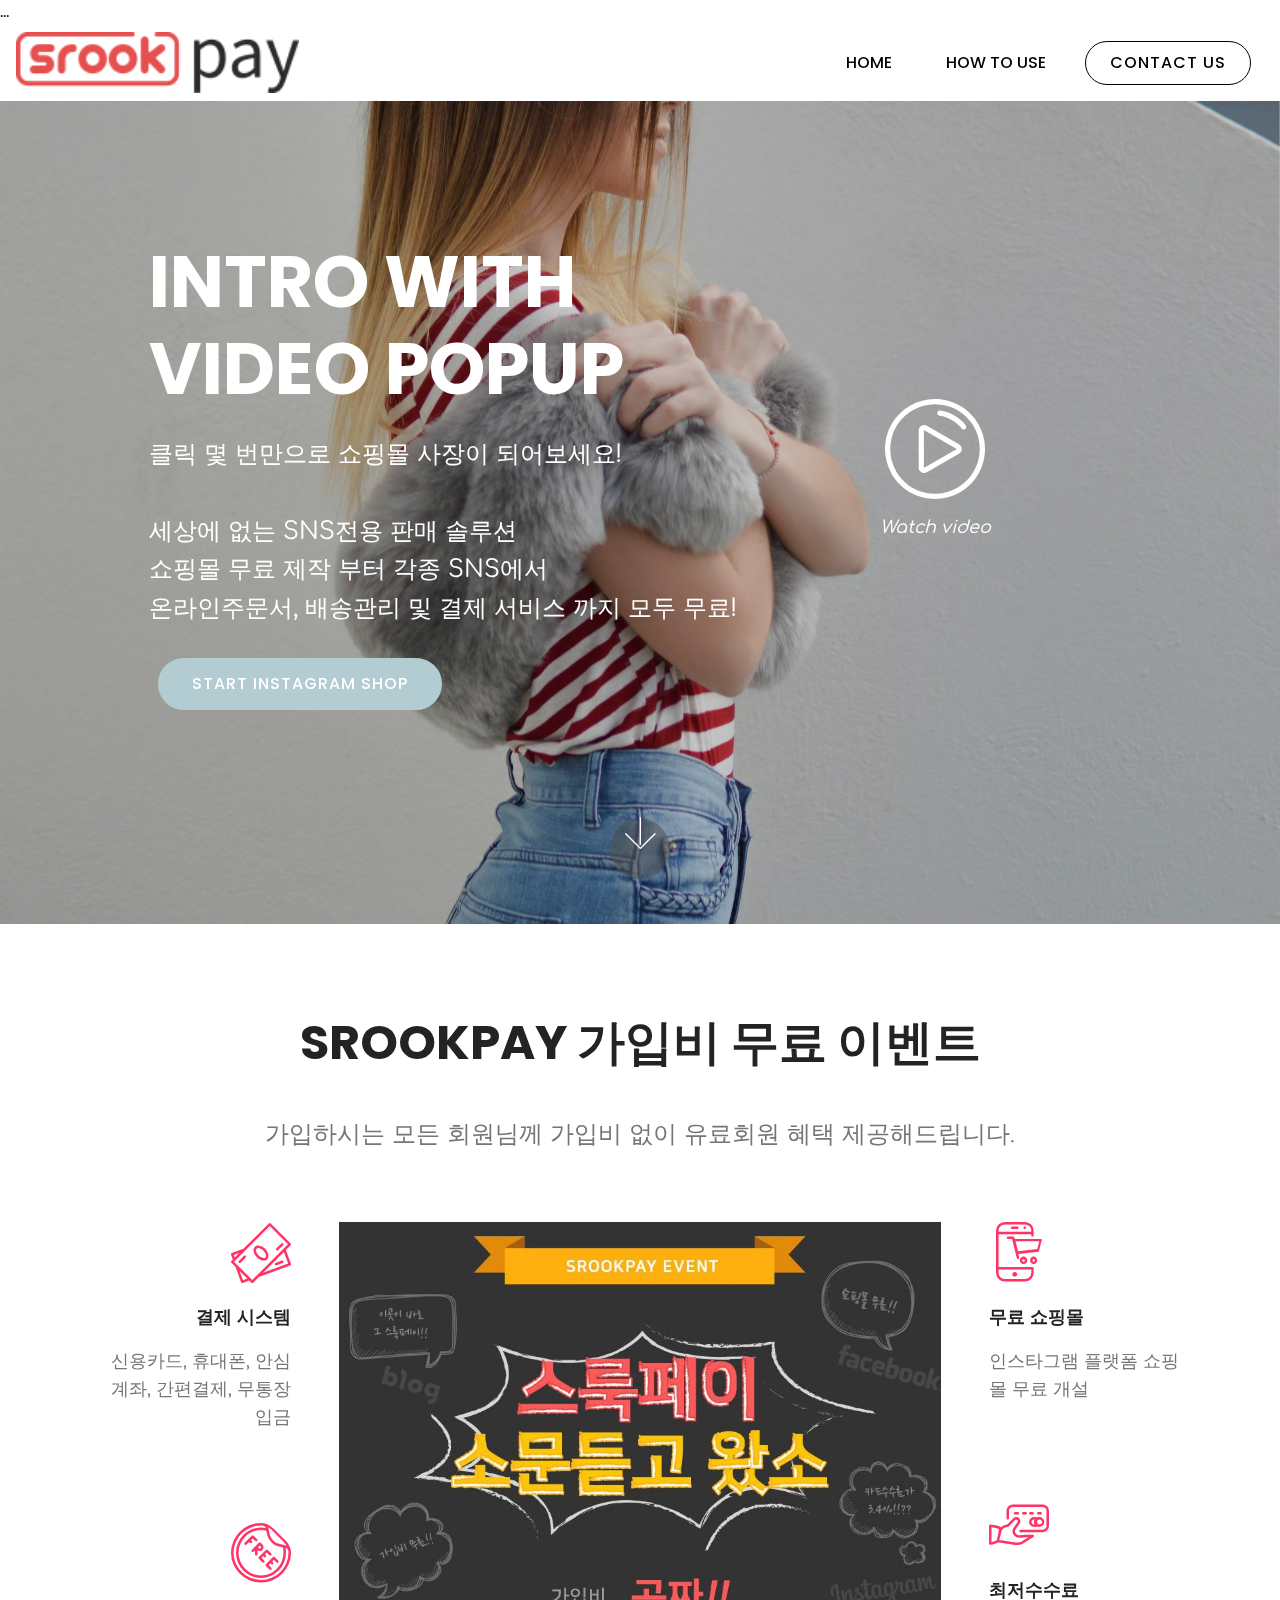
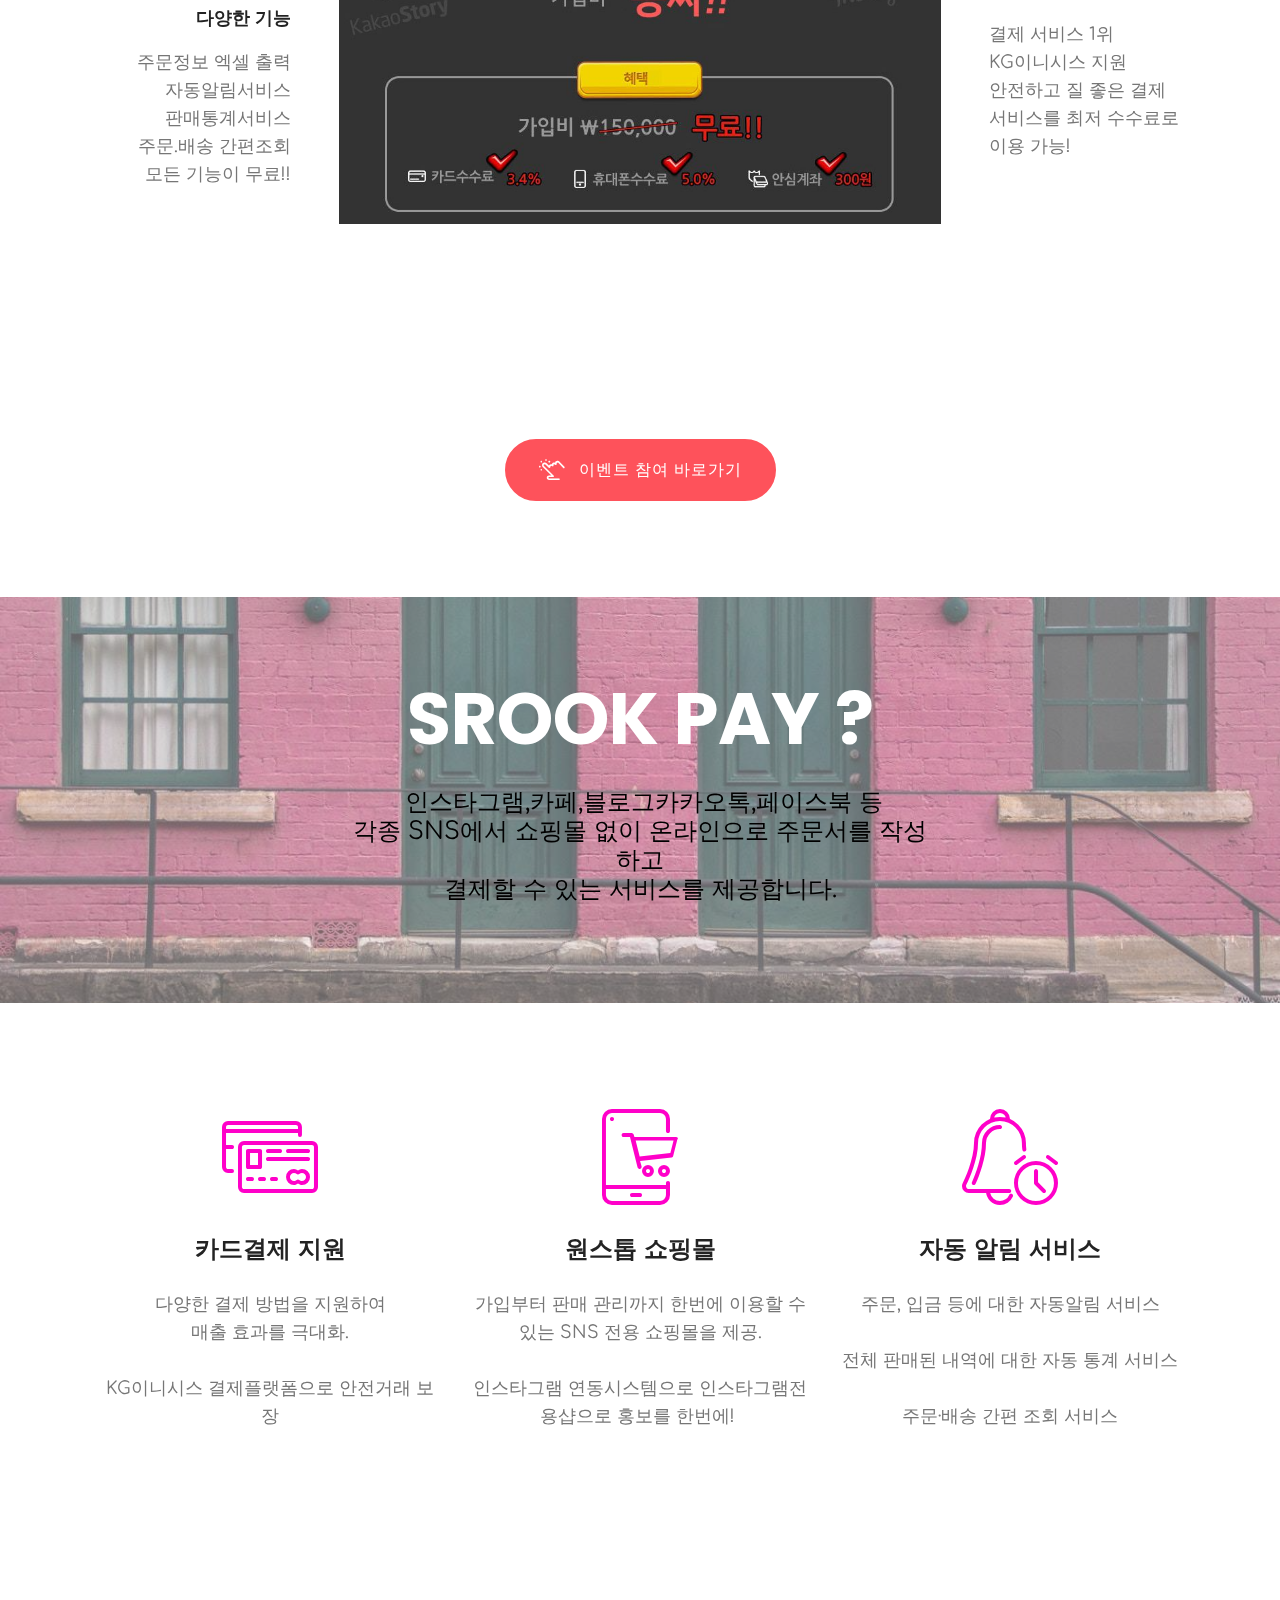
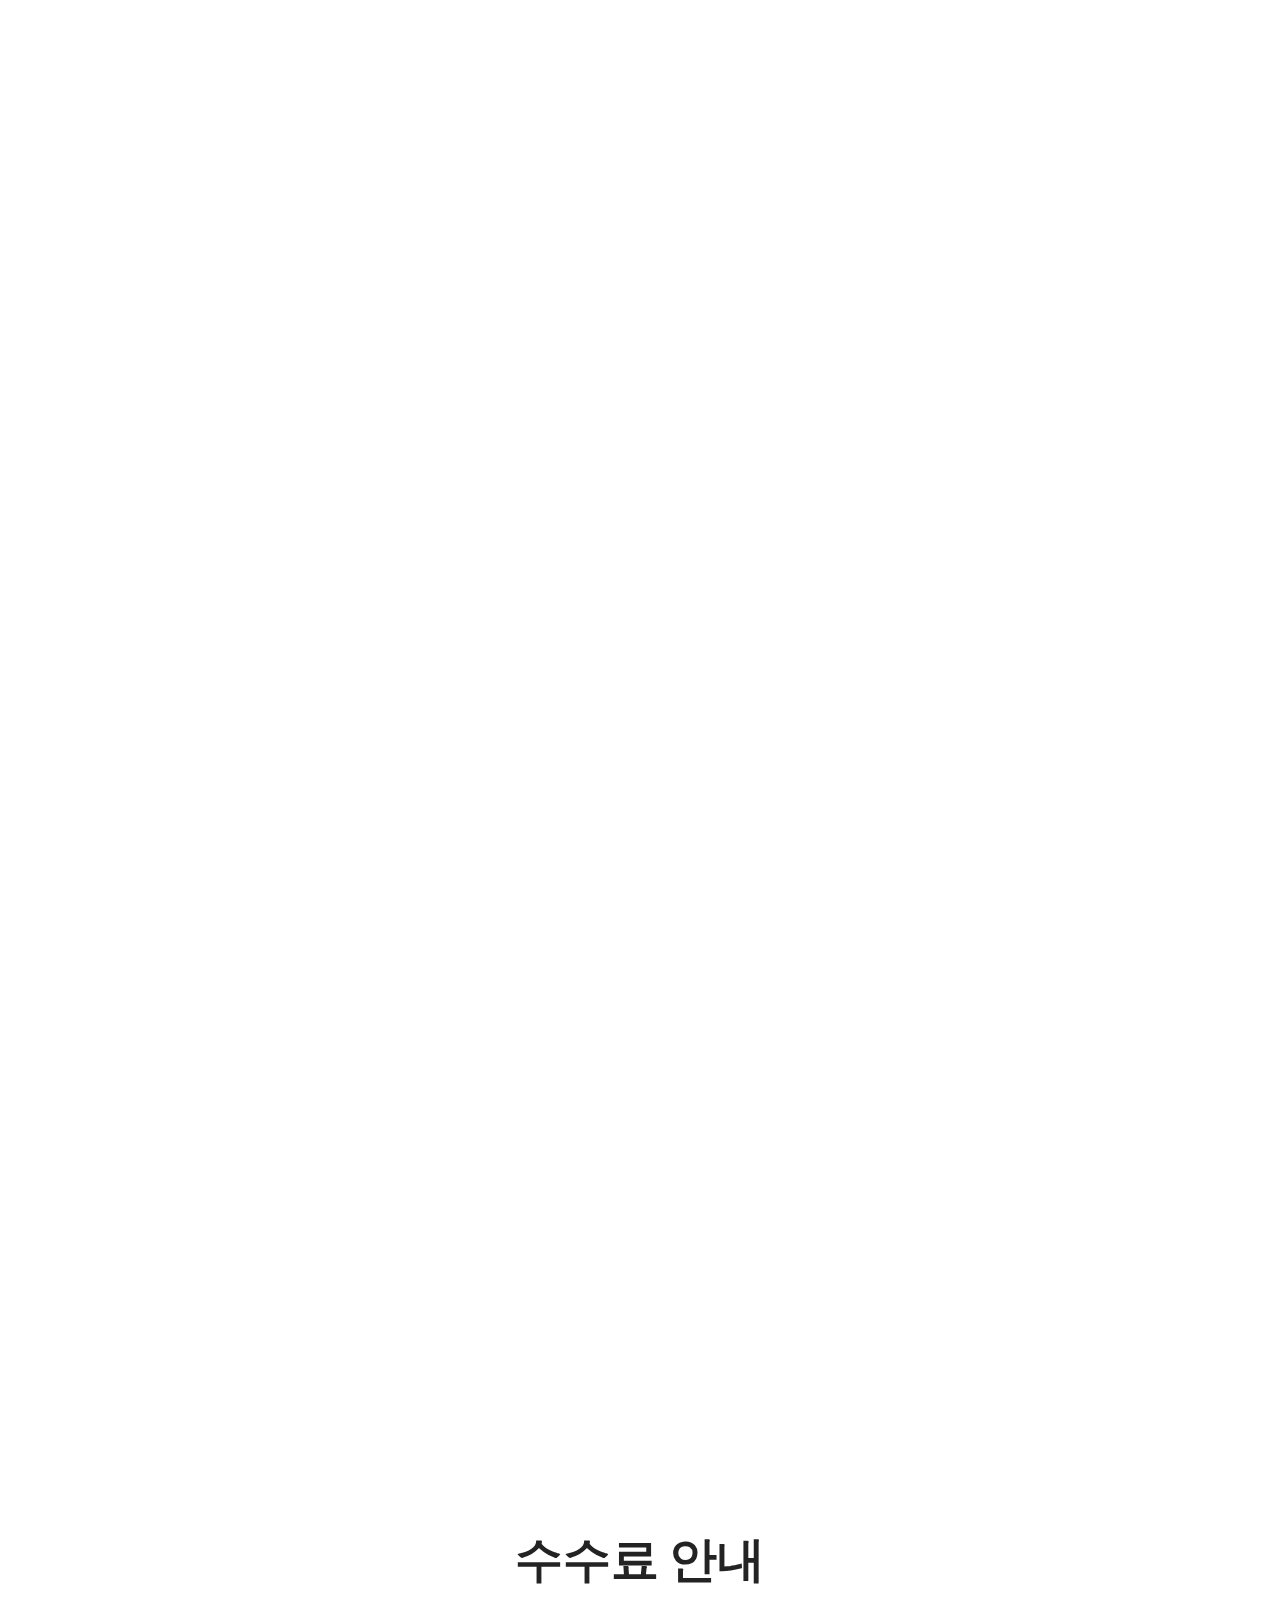
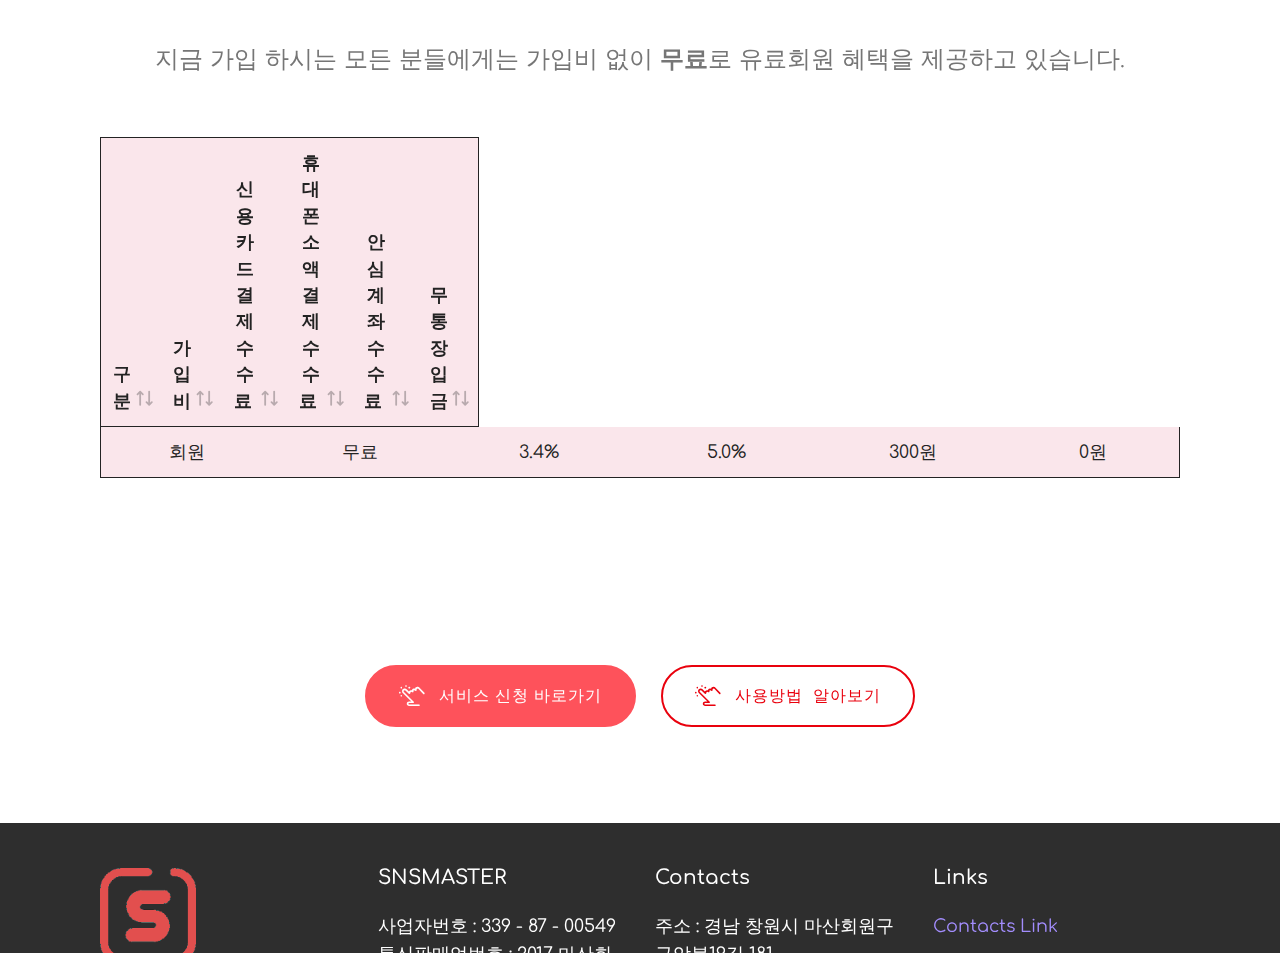
==== index.html @ dfb232ff "create github pages" ====
<!DOCTYPE html>
<html >
<head>
  <!-- Site made with Mobirise Website Builder v4.5.3, https://mobirise.com -->
  <meta charset="UTF-8">
  <meta http-equiv="X-UA-Compatible" content="IE=edge">
  <meta name="generator" content="Mobirise v4.5.3, mobirise.com">
  <meta name="viewport" content="width=device-width, initial-scale=1, minimum-scale=1">
  <link rel="shortcut icon" href="assets/images/favicon-270-128x128-1.png" type="image/x-icon">
  <meta name="description" content="">
  <title>Home</title>
  <link rel="stylesheet" href="assets/web/assets/mobirise-icons-bold/mobirise-icons-bold.css">
  <link rel="stylesheet" href="assets/web/assets/mobirise-icons/mobirise-icons.css">
  <link rel="stylesheet" href="assets/icon54/style.css">
  <link rel="stylesheet" href="assets/icon54-v2/style.css">
  <link rel="stylesheet" href="assets/icon54-v4/style.css">
  <link rel="stylesheet" href="assets/bootstrap/css/bootstrap.min.css">
  <link rel="stylesheet" href="assets/bootstrap/css/bootstrap-grid.min.css">
  <link rel="stylesheet" href="assets/bootstrap/css/bootstrap-reboot.min.css">
  <link rel="stylesheet" href="assets/socicon/css/styles.css">
  <link rel="stylesheet" href="assets/datatables/data-tables.bootstrap4.min.css">
  <link rel="stylesheet" href="assets/dropdown/css/style.css">
  <link rel="stylesheet" href="assets/theme/css/style.css">
  <link rel="stylesheet" href="assets/mobirise/css/mbr-additional.css" type="text/css">
  
  
  <head>
    <title>SROOKPAY</title>
    <meta property="og:url" content="http://srookpay.net/">
    <meta property="og:title" content="SROOKPAY">  
    <meta property="og:type" content="website">
    <meta property="og:image" content="https://i.imgur.com/ybmo3SK.png">
    <meta property="og:description" content="인스타그램쇼핑몰:SNS전용 판매 솔루션">
    <meta name="description" content="인스타그램쇼핑몰:SNS전용 판매 솔루션">
    <meta name="keywords" content="인스타그램쇼핑몰:SNS전용 판매 솔루션">
<meta name="naver-site-verification" content="973784f3315d171ac35ee666f97de3431d49459c"/>
<meta name="google-site-verification" content="vm6h0FSQ4nbxBgBGkjVSM0sRW1UxDTnjAtxAuEESHl8" />
    ... 
</head>
</head>
<body>
<section class="menu cid-qIQgI4hSRh" once="menu" id="menu1-0">

    
    

    <nav class="navbar navbar-dropdown navbar-expand-lg">
        <div class="navbar-brand">
            <span class="navbar-logo">
                <a href="#top">
                    <img src="assets/images/new-logo-186x40.png" alt="Mobirise" title="" style="height: 3.8rem;">
                </a>
            </span>
            <span class="navbar-caption-wrap"><a class="navbar-caption text-black display-5" href="https://mobirise.com"></a></span>
        </div>
        <button class="navbar-toggler" type="button" data-toggle="collapse" data-target="#navbarSupportedContent" aria-controls="navbarNavAltMarkup" aria-expanded="false" aria-label="Toggle navigation">
            <div class="hamburger">
                <span></span>
                <span></span>
                <span></span>
                <span></span>
            </div>
        </button>
      <div class="collapse navbar-collapse" id="navbarSupportedContent">
            <ul class="navbar-nav nav-dropdown" data-app-modern-menu="true"><li class="nav-item">
                    <a class="nav-link link text-black display-4" href="index.html#header4-1">
                        HOME</a>
                </li>
                <li class="nav-item">
                    <a class="nav-link link text-black display-4" href="#top">
                        HOW TO USE</a>
                </li></ul>
            
            <div class="navbar-buttons mbr-section-btn"><a class="btn btn-sm btn-black-outline display-4" href="https://pf.kakao.com/_bzxkXu" target="_blank">
                  CONTACT US
                </a></div>
      </div>
    </nav>
</section>

<section class="header4 cid-qIQhNmK4ej mbr-fullscreen mbr-parallax-background" id="header4-1">

    

    <div class="mbr-overlay" style="opacity: 0.2; background-color: rgb(0, 0, 0);">
    </div>

    <div class="container-fluid align-center">
        <div class="row justify-content-md-center">
            <div class="mbr-white col-md-12 col-lg-10">
                
                <div class="row  align-items-center">
                    <div class="col-md-8">
                         <h1 class="mbr-section-title align-left py-2 mbr-bold mbr-fonts-style display-1">
                                INTRO WITH VIDEO POPUP
                        </h1>
                        <p class="mbr-text align-left py-2 mbr-fonts-style display-5">클릭 몇 번만으로 쇼핑몰 사장이 되어보세요!
<br>
<br>세상에 없는 SNS전용 판매 솔루션
<br>쇼핑몰 무료 제작 부터 각종 SNS에서 <br>온라인주문서, 배송관리 및 결제 서비스 까지 모두 무료!&nbsp;</p>

                        <div class="mbr-section-btn align-left"><a class="btn btn-md btn-success display-4" href="http://srookpay.com/with/megafollow/alsdn6437" target="_blank">START INSTAGRAM SHOP<br></a></div>
                    </div>
                    
                     <div class="col-md-3 py-3 ">
                        <div class="mbr-media show-modal align-center py-2" data-modal=".modalWindow">
                                <svg viewBox="0 0 512 512" height="100px" fill="#ffffff">
                                    <g>
                                        <g>
                                            <path d="M477.606,128.055C443.431,68.863,388.251,26.52,322.229,8.83C256.208-8.862,187.25,0.217,128.055,34.394    C68.861,68.57,26.52,123.75,8.83,189.772c-17.69,66.021-8.611,134.981,25.564,194.173    C68.568,443.137,123.75,485.48,189.771,503.17c22.046,5.908,44.417,8.83,66.646,8.83c44.339,0,88.101-11.629,127.529-34.393    c59.192-34.175,101.535-89.355,119.225-155.377C520.862,256.207,511.781,187.249,477.606,128.055z M477.429,315.333    c-15.848,59.146-53.78,108.581-106.81,139.197c-53.028,30.617-114.806,38.749-173.952,22.903    c-59.147-15.848-108.581-53.78-139.198-106.81c-30.616-53.028-38.749-114.807-22.9-173.954    C50.418,137.523,88.35,88.09,141.379,57.472c35.325-20.395,74.524-30.812,114.249-30.812c19.91,0,39.959,2.618,59.702,7.909    c59.146,15.848,108.581,53.78,139.197,106.81C485.144,194.408,493.278,256.186,477.429,315.333z"></path>
                                        </g>
                                    </g>
                                    <g>
                                        <g>
                                            <path class="triangle" d="M378.778,231.852l-164.526-94.99c-8.731-5.041-19.155-5.039-27.886-0.001c-8.731,5.04-13.944,14.069-13.944,24.15v189.98    c0,10.081,5.212,19.109,13.944,24.15c4.365,2.521,9.152,3.78,13.941,3.78c4.79,0,9.579-1.262,13.944-3.781l164.528-94.989    c8.73-5.042,13.941-14.07,13.941-24.151C392.72,245.92,387.508,236.892,378.778,231.852z M365.452,257.074l-164.527,94.989    c-0.201,0.117-0.62,0.358-1.236,0c-0.618-0.357-0.618-0.839-0.618-1.071v-189.98c0-0.232,0-0.714,0.618-1.071    c0.242-0.14,0.453-0.188,0.633-0.188c0.28,0,0.482,0.117,0.605,0.188l164.526,94.99c0.201,0.116,0.618,0.357,0.618,1.071    C366.071,256.716,365.652,256.958,365.452,257.074z"></path>
                                        </g>
                                    </g>
                                    <g>
                                        <g>
                                            <path class="blick" d="M413.303,134.44c-31.689-40.938-79.326-68.442-130.698-75.461c-7.283-0.997-14.009,4.106-15.006,11.399    c-0.995,7.291,4.108,14.009,11.399,15.006c44.512,6.081,85.783,29.909,113.232,65.369c2.626,3.392,6.565,5.168,10.546,5.168    c2.849,0,5.72-0.909,8.146-2.789C416.741,148.628,417.807,140.259,413.303,134.44z"></path>
                                        </g>
                                    </g>
                                </svg>
                        </div>
                         <div class="icon-description align-center font-italic pb-3 mbr-fonts-style display-7">
                                 Watch video
                         </div>
                     </div>
                </div>
            </div>
        </div>
    </div>
    <div>
        <div class="modalWindow">
            <div class="modalWindow-container">
                <div class="modalWindow-video-container">
                    <div class="modalWindow-video">
                        <iframe width="100%" height="100%" frameborder="0" allowfullscreen="1" data-src="https://youtu.be/fB-UiAKvA6c"></iframe>
                    </div>
                    <a class="close" role="button" data-dismiss="modal">
                        <span aria-hidden="true" class="mbri-close mbr-iconfont closeModal"></span>
                        <span class="sr-only">Close</span>
                    </a>
                </div>
            </div>
        </div>
    </div>
    <div class="mbr-arrow hidden-sm-down" aria-hidden="true">
        <a href="#next">
            <i class="mbri-down mbr-iconfont"></i>
        </a>
    </div> 
</section>

<section class="features12 cid-qJ31ktzlQC" id="features12-1d">
    
    

    

    <div class="container">
        <h2 class="mbr-section-title pb-2 mbr-fonts-style display-2"><strong>SROOKPAY 가입비 무료 이벤트</strong></h2>
        <h3 class="mbr-section-subtitle pb-3 mbr-fonts-style display-5"><br>가입하시는 모든 회원님께 가입비 없이 유료회원 혜택 제공해드립니다.</h3>

        <div class="media-container-row pt-5">
            <div class="block-content align-right">
                <div class="card pl-3 pr-3 pb-5">
                    <div class="mbr-card-img-title">
                        <div class="card-img pb-3">
                             <span class="mbr-iconfont icon54-v4-paying-2" style="color: rgb(255, 51, 102); font-size: 60px;"></span>
                        </div>
                        <div class="mbr-crt-title">
                            <h4 class="card-title py-2 mbr-crt-title mbr-fonts-style display-7"><strong>결제 시스템</strong></h4>
                        </div>
                    </div>                

                    <div class="card-box">
                        <p class="mbr-text mbr-section-text mbr-fonts-style display-7">신용카드, 휴대폰, 안심계좌, 간편결제, 무통장입금<br><br></p>
                    </div>
                </div>

                <div class="card pl-3 pr-3 pb-5">
                    <div class="mbr-card-img-title">
                        <div class="card-img pb-3">
                            <span class="mbr-iconfont icon54-v2-free-sticker" style="font-size: 60px; color: rgb(255, 51, 102);"></span>
                        </div>
                        <div class="mbr-crt-title">
                            <h4 class="card-title py-2 mbr-crt-title mbr-fonts-style display-7"><strong>다양한 기능</strong></h4>
                        </div>
                    </div>
                    <div class="card-box">
                        <p class="mbr-text mbr-section-text mbr-fonts-style display-7">주문정보 엑셀 출력<br>자동알림서비스<br>판매통계서비스<br>주문.배송 간편조회<br>모든 기능이 무료!!</p>
                    </div>
                </div>
            </div>

            <div class="mbr-figure" style="width: 60%;">
                <img src="assets/images/srookevent-888x888.jpg" alt="Mobirise" title="">
            </div>

            <div class="block-content align-left  ">
                <div class="card pl-3 pr-3 pb-5">
                    <div class="mbr-card-img-title">
                        <div class="card-img pb-3">
                             <span class="mbr-iconfont icon54-v1-mobile-shopping1" style="font-size: 60px; color: rgb(255, 51, 102);"></span>
                        </div>
                        <div class="mbr-crt-title">
                            <h4 class="card-title py-2 mbr-crt-title mbr-fonts-style display-7"><strong>무료 쇼핑몰</strong></h4>
                        </div>
                    </div>                

                    <div class="card-box">
                        <p class="mbr-text mbr-section-text mbr-fonts-style display-7">인스타그램 플랫폼 쇼핑몰 무료 개설<br><br></p>
                    </div>
                </div>

                <div class="card pl-3 pr-3 pb-5">
                    <div class="mbr-card-img-title">
                        <div class="card-img pb-3">
                            <span class="mbr-iconfont icon54-v1-card-pay" style="font-size: 60px; color: rgb(255, 51, 102);"></span>
                        </div>
                        <div class="mbr-crt-title">
                            <h4 class="card-title py-2 mbr-crt-title mbr-fonts-style display-7"><strong>최저수수료</strong></h4>
                        </div>
                    </div>
                    <div class="card-box">
                        <p class="mbr-text mbr-section-text mbr-fonts-style display-7">결제 서비스 1위<br> KG이니시스 지원&nbsp;<br>안전하고 질 좋은 결제<br> 서비스를 최저 수수료로 <br>이용 가능!</p>
                    </div>
                </div>
            </div>
        </div>
    </div>
</section>

<section class="header1 cid-qJ31mYhifD" id="header1-1e">

    

    

    <div class="container">
        <div class="row justify-content-md-center">
            <div class="mbr-white col-md-10">
                
                
                
                <div class="mbr-section-btn align-center"><a class="btn btn-md btn-secondary display-4" href="http://srookpay.com/with/megafollow/alsdn6437" target="_blank"><span class="mbrib-touch mbr-iconfont mbr-iconfont-btn"></span>
                        이벤트 참여 바로가기</a></div>
            </div>
        </div>
    </div>

</section>

<section class="header6 cid-qJ327hXWWH" id="header6-1m">

    

    <div class="mbr-overlay" style="opacity: 0.4; background-color: rgb(255, 255, 255);">
    </div>
    <div class="container-fluid">
        <div class="row justify-content-center">
            <div class="col-12 col-lg-6 col-md-8 align-center">
                <h3 class="mbr-section-subtitle align-center mbr-fonts-style mbr-light pb-3 mbr-white display-1"><strong>SROOK PAY ?</strong></h3>
                <h2 class="mbr-section-title align-center mbr-fonts-style mbr-bold mbr-white display-5"><span style="font-weight: normal;">&nbsp;인스타그램,카페,블로그카카오톡,페이스북 등 
<br>각종 SNS에서 쇼핑몰 없이 온라인으로 주문서를 작성하고 
<br>결제할 수 있는 서비스를 제공합니다.</span><br></h2>
            </div>
        </div>
    </div>
    
</section>

<section class="features1 cid-qJ31oAgxY3" id="features1-1g">
    
    

    
    <div class="container">
        <div class="media-container-row">

            <div class="card p-3 col-12 col-md-6 col-lg-4">
                <div class="card-img pb-3">
                    <span class="mbr-iconfont mbri-credit-card" style="color: rgb(255, 0, 201);"></span>
                </div>
                <div class="card-box">
                    <h4 class="card-title py-3 mbr-fonts-style display-5"><strong>카드결제 지원</strong></h4>
                    <p class="mbr-text mbr-fonts-style display-7">다양한 결제 방법을 지원하여
<br>매출 효과를 극대화.
<br>
<br>KG이니시스 결제플랫폼으로 안전거래 보장</p>
                </div>
            </div>

            <div class="card p-3 col-12 col-md-6 col-lg-4">
                <div class="card-img pb-3">
                    <span class="mbr-iconfont icon54-v1-mobile-shopping2" style="color: rgb(255, 0, 201);"></span>
                </div>
                <div class="card-box">
                    <h4 class="card-title py-3 mbr-fonts-style display-5"><strong>원스톱 쇼핑몰
</strong></h4>
                    <p class="mbr-text mbr-fonts-style display-7">가입부터 판매 관리까지 한번에 이용할 수 있는 SNS 전용 쇼핑몰을 제공.
<br>
<br>인스타그램 연동시스템으로 인스타그램전용샵으로 홍보를 한번에!&nbsp;</p>
                </div>
            </div>

            <div class="card p-3 col-12 col-md-6 col-lg-4">
                <div class="card-img pb-3">
                    <span class="mbr-iconfont icon54-v1-alarm-sound" style="color: rgb(255, 0, 201);"></span>
                </div>
                <div class="card-box">
                    <h4 class="card-title py-3 mbr-fonts-style display-5"><strong>자동 알림 서비스
</strong></h4>
                    <p class="mbr-text mbr-fonts-style display-7">주문, 입금 등에 대한 자동알림 서비스
<br>
<br>전체 판매된 내역에 대한 자동 통계 서비스
<br>
<br>주문·배송 간편 조회 서비스</p>
                </div>
            </div>

            

        </div>

    </div>

</section>

<section class="cid-qJ31p2fICc" id="video3-1h">

    
    
    <figure class="mbr-figure align-center container">
        <div class="video-block" style="width: 100%;">
            <div><iframe class="mbr-embedded-video" src="https://www.youtube.com/embed/fB-UiAKvA6c?rel=0&amp;amp;showinfo=0&amp;autoplay=0&amp;loop=1&amp;playlist=fB-UiAKvA6c" width="1280" height="720" frameborder="0" allowfullscreen></iframe></div>
        </div>
    </figure>
</section>

<section class="cid-qJ31ppd8zh" id="video1-1i">

    
    
    <figure class="mbr-figure align-center container">
        <div class="video-block" style="width: 100%;">
            <div><iframe class="mbr-embedded-video" src="https://www.youtube.com/embed/YqaCao859V0?rel=0&amp;amp;showinfo=0&amp;autoplay=0&amp;loop=0" width="1280" height="720" frameborder="0" allowfullscreen></iframe></div>
        </div>
    </figure>
</section>

<section class="section-table cid-qJ31qsa78K" id="table1-1j">

  
  
  <div class="container container-table">
      <h2 class="mbr-section-title mbr-fonts-style align-center pb-3 display-2"><strong>수수료 안내</strong></h2>
      <h3 class="mbr-section-subtitle mbr-fonts-style align-center pb-5 mbr-light display-5"><br>지금 가입 하시는 모든 분들에게는 가입비 없이 <strong>무료</strong>로 유료회원 혜택을 제공하고 있습니다.</h3>
      <div class="table-wrapper">
        <div class="container">
          
        </div>

        <div class="container scroll">
          <table class="table" cellspacing="0">
            <thead>
              <tr class="table-heads ">
                  
                  
                  
                  
              <th class="head-item mbr-fonts-style display-7">구분</th><th class="head-item mbr-fonts-style display-7">가입비</th><th class="head-item mbr-fonts-style display-7">신용카드 결제 수수료&nbsp;</th><th class="head-item mbr-fonts-style display-7">휴대폰 소액 결제 수수료&nbsp;</th><th class="head-item mbr-fonts-style display-7">안심계좌 수수료&nbsp;</th><th class="head-item mbr-fonts-style display-7">무통장입금</th></tr>
            </thead>

            <tbody>
              
              
              
              
            <tr> 
                
                
                
                
              <td class="body-item mbr-fonts-style display-7">회원</td><td class="body-item mbr-fonts-style display-7">무료</td><td class="body-item mbr-fonts-style display-7">3.4%</td><td class="body-item mbr-fonts-style display-7">5.0%</td><td class="body-item mbr-fonts-style display-7">300원</td><td class="body-item mbr-fonts-style display-7">0원</td></tr></tbody>
          </table>
        </div>
        <div class="container table-info-container">
          
        </div>
      </div>
    </div>
</section>

<section class="header1 cid-qJ31qQwwxV" id="header1-1k">

    

    

    <div class="container">
        <div class="row justify-content-md-center">
            <div class="mbr-white col-md-10">
                
                
                
                <div class="mbr-section-btn align-center"><a class="btn btn-md btn-secondary display-4" href="http://srookpay.com/with/megafollow/alsdn6437" target="_blank"><span class="mbrib-touch mbr-iconfont mbr-iconfont-btn"></span>
                        서비스 신청 바로가기</a> <a class="btn btn-md btn-secondary-outline display-4" href="page1.html#header2-3"><span class="mbrib-touch mbr-iconfont mbr-iconfont-btn"></span>사용방법 &nbsp;알아보기</a></div>
            </div>
        </div>
    </div>

</section>

<section class="cid-qJ31s6HFd5" id="footer1-1l">

    

    

    <div class="container">
        <div class="media-container-row content text-white">
            <div class="col-12 col-md-3">
                <div class="media-wrap">
                    
                        <img src="assets/images/favicon-271-128x128.png" alt="Mobirise" title="">
                    
                </div>
            </div>
            <div class="col-12 col-md-3 mbr-fonts-style display-7">
                <h5 class="pb-3">SNSMASTER</h5>
                <p class="mbr-text">사업자번호 : 339 - 87 - 00549&nbsp;<br>통신판매업번호 : 2017-마산회원-0022호
<br>
<br></p>
            </div>
            <div class="col-12 col-md-3 mbr-fonts-style display-7">
                <h5 class="pb-3">
                    Contacts
                </h5>
                <p class="mbr-text">주소 : 경남 창원시 마산회원구 구암북19길 181 
<br>
<br>Email: alsdn6437@gmail.com &nbsp;<br></p>
            </div>
            <div class="col-12 col-md-3 mbr-fonts-style display-7">
                <h5 class="pb-3">
                    Links
                </h5>
                <p class="mbr-text"><a class="text-primary" href="https://pf.kakao.com/_bzxkXu" target="_blank">Contacts Link</a>&nbsp;<br></p>
            </div>
        </div>
        <div class="footer-lower">
            <div class="media-container-row">
                <div class="col-sm-12">
                    <hr>
                </div>
            </div>
            <div class="media-container-row mbr-white">
                <div class="col-sm-6 copyright">
                    <p class="mbr-text mbr-fonts-style display-7">
                        © Copyright 2017 Snsfactory - All Rights Reserved
                    </p>
                </div>
                <div class="col-md-6">
                    <div class="social-list align-right">
                        <div class="soc-item">
                            
                                <span class="mbr-iconfont mbr-iconfont-social socicon-twitter socicon"></span>
                            
                        </div>
                        <div class="soc-item">
                            
                                <span class="mbr-iconfont mbr-iconfont-social socicon-facebook socicon"></span>
                            
                        </div>
                        <div class="soc-item">
                            
                                <span class="mbr-iconfont mbr-iconfont-social socicon-youtube socicon"></span>
                            
                        </div>
                        <div class="soc-item">
                            
                                <span class="mbr-iconfont mbr-iconfont-social socicon-instagram socicon"></span>
                            
                        </div>
                        <div class="soc-item">
                            
                                <span class="mbr-iconfont mbr-iconfont-social socicon-googleplus socicon"></span>
                            
                        </div>
                        <div class="soc-item">
                            
                                <span class="mbr-iconfont mbr-iconfont-social socicon-pinterest socicon" style="color: rgb(118, 118, 118);"></span>
                            
                        </div>
                    </div>
                </div>
            </div>
        </div>
    </div>
</section>


  <script src="assets/web/assets/jquery/jquery.min.js"></script>
  <script src="assets/popper/popper.min.js"></script>
  <script src="assets/bootstrap/js/bootstrap.min.js"></script>
  <script src="assets/datatables/jquery.data-tables.min.js"></script>
  <script src="assets/datatables/data-tables.bootstrap4.min.js"></script>
  <script src="assets/smoothscroll/smooth-scroll.js"></script>
  <script src="assets/dropdown/js/script.min.js"></script>
  <script src="assets/touchswipe/jquery.touch-swipe.min.js"></script>
  <script src="assets/playervimeo/vimeo_player.js"></script>
  <script src="assets/parallax/jarallax.min.js"></script>
  <script src="assets/theme/js/script.js"></script>
  
  
</body>
</html>
---- assets/web/assets/mobirise-icons-bold/mobirise-icons-bold.css ----
@font-face {
  font-family: 'mobirise-icons-bold';
  src:  url('mobirise-icons-bold.eot?m1l4yr');
  src:  url('mobirise-icons-bold.eot?m1l4yr#iefix') format('embedded-opentype'),
    url('mobirise-icons-bold.ttf?m1l4yr') format('truetype'),
    url('mobirise-icons-bold.woff?m1l4yr') format('woff'),
    url('mobirise-icons-bold.svg?m1l4yr#mobirise-icons-bold') format('svg');
  font-weight: normal;
  font-style: normal;
}

[class^="mbrib-"], [class*="mbrib-"] {
  /* use !important to prevent issues with browser extensions that change fonts */
  font-family: 'mobirise-icons-bold' !important;
  speak: none;
  font-style: normal;
  font-weight: normal;
  font-variant: normal;
  text-transform: none;
  line-height: 1;

  /* Better Font Rendering =========== */
  -webkit-font-smoothing: antialiased;
  -moz-osx-font-smoothing: grayscale;
}

.mbrib-add-submenu:before {
  content: "\e900";
}
.mbrib-alert:before {
  content: "\e901";
}
.mbrib-align-center:before {
  content: "\e902";
}
.mbrib-align-justify:before {
  content: "\e903";
}
.mbrib-align-left:before {
  content: "\e904";
}
.mbrib-align-right:before {
  content: "\e905";
}
.mbrib-android:before {
  content: "\e906";
}
.mbrib-apple:before {
  content: "\e907";
}
.mbrib-arrow-down:before {
  content: "\e908";
}
.mbrib-arrow-next:before {
  content: "\e909";
}
.mbrib-arrow-prev:before {
  content: "\e90a";
}
.mbrib-arrow-up:before {
  content: "\e90b";
}
.mbrib-bold:before {
  content: "\e90c";
}
.mbrib-bookmark:before {
  content: "\e90d";
}
.mbrib-bootstrap:before {
  content: "\e90e";
}
.mbrib-briefcase:before {
  content: "\e90f";
}
.mbrib-browse:before {
  content: "\e910";
}
.mbrib-bulleted-list:before {
  content: "\e911";
}
.mbrib-calendar:before {
  content: "\e912";
}
.mbrib-camera:before {
  content: "\e913";
}
.mbrib-cart-add:before {
  content: "\e914";
}
.mbrib-cart-full:before {
  content: "\e915";
}
.mbrib-cash:before {
  content: "\e916";
}
.mbrib-change-style:before {
  content: "\e917";
}
.mbrib-chat:before {
  content: "\e918";
}
.mbrib-clock:before {
  content: "\e919";
}
.mbrib-close:before {
  content: "\e91a";
}
.mbrib-cloud:before {
  content: "\e91b";
}
.mbrib-code:before {
  content: "\e91c";
}
.mbrib-contact-form:before {
  content: "\e91d";
}
.mbrib-credit-card:before {
  content: "\e91e";
}
.mbrib-cursor-click:before {
  content: "\e91f";
}
.mbrib-cust-feedback:before {
  content: "\e920";
}
.mbrib-database:before {
  content: "\e921";
}
.mbrib-delivery:before {
  content: "\e922";
}
.mbrib-desktop:before {
  content: "\e923";
}
.mbrib-devices:before {
  content: "\e924";
}
.mbrib-down:before {
  content: "\e925";
}
.mbrib-download:before {
  content: "\e926";
}
.mbrib-drag-n-drop:before {
  content: "\e927";
}
.mbrib-drag-n-drop2:before {
  content: "\e928";
}
.mbrib-edit:before {
  content: "\e929";
}
.mbrib-edit2:before {
  content: "\e92a";
}
.mbrib-error:before {
  content: "\e92b";
}
.mbrib-extension:before {
  content: "\e92c";
}
.mbrib-features:before {
  content: "\e92d";
}
.mbrib-file:before {
  content: "\e92e";
}
.mbrib-flag:before {
  content: "\e92f";
}
.mbrib-folder:before {
  content: "\e930";
}
.mbrib-gift:before {
  content: "\e931";
}
.mbrib-github:before {
  content: "\e932";
}
.mbrib-globe-2:before {
  content: "\e933";
}
.mbrib-globe:before {
  content: "\e934";
}
.mbrib-growing-chart:before {
  content: "\e935";
}
.mbrib-hearth:before {
  content: "\e936";
}
.mbrib-help:before {
  content: "\e937";
}
.mbrib-home:before {
  content: "\e938";
}
.mbrib-hot-cup:before {
  content: "\e939";
}
.mbrib-idea:before {
  content: "\e93a";
}
.mbrib-image-gallery:before {
  content: "\e93b";
}
.mbrib-image-slider:before {
  content: "\e93c";
}
.mbrib-info:before {
  content: "\e93d";
}
.mbrib-italic:before {
  content: "\e93e";
}
.mbrib-key:before {
  content: "\e93f";
}
.mbrib-laptop:before {
  content: "\e940";
}
.mbrib-layers:before {
  content: "\e941";
}
.mbrib-left-right:before {
  content: "\e942";
}
.mbrib-left:before {
  content: "\e943";
}
.mbrib-letter:before {
  content: "\e944";
}
.mbrib-like:before {
  content: "\e945";
}
.mbrib-link:before {
  content: "\e946";
}
.mbrib-lock:before {
  content: "\e947";
}
.mbrib-login:before {
  content: "\e948";
}
.mbrib-logout:before {
  content: "\e949";
}
.mbrib-magic-stick:before {
  content: "\e94a";
}
.mbrib-map-pin:before {
  content: "\e94b";
}
.mbrib-menu:before {
  content: "\e94c";
}
.mbrib-mobile:before {
  content: "\e94d";
}
.mbrib-mobile2:before {
  content: "\e94e";
}
.mbrib-mobirise:before {
  content: "\e94f";
}
.mbrib-more-horizontal:before {
  content: "\e950";
}
.mbrib-more-vertical:before {
  content: "\e951";
}
.mbrib-music:before {
  content: "\e952";
}
.mbrib-new-file:before {
  content: "\e953";
}
.mbrib-numbered-list:before {
  content: "\e954";
}
.mbrib-opened-folder:before {
  content: "\e955";
}
.mbrib-pages:before {
  content: "\e956";
}
.mbrib-paper-plane:before {
  content: "\e957";
}
.mbrib-paperclip:before {
  content: "\e958";
}
.mbrib-photo:before {
  content: "\e959";
}
.mbrib-photos:before {
  content: "\e95a";
}
.mbrib-pin:before {
  content: "\e95b";
}
.mbrib-play:before {
  content: "\e95c";
}
.mbrib-plus:before {
  content: "\e95d";
}
.mbrib-preview:before {
  content: "\e95e";
}
.mbrib-print:before {
  content: "\e95f";
}
.mbrib-protect:before {
  content: "\e960";
}
.mbrib-question:before {
  content: "\e961";
}
.mbrib-quote-left:before {
  content: "\e962";
}
.mbrib-quote-right:before {
  content: "\e963";
}
.mbrib-redo:before {
  content: "\e964";
}
.mbrib-refresh:before {
  content: "\e965";
}
.mbrib-responsive:before {
  content: "\e966";
}
.mbrib-right:before {
  content: "\e967";
}
.mbrib-rocket:before {
  content: "\e968";
}
.mbrib-sad-face:before {
  content: "\e969";
}
.mbrib-sale:before {
  content: "\e96a";
}
.mbrib-save:before {
  content: "\e96b";
}
.mbrib-search:before {
  content: "\e96c";
}
.mbrib-setting:before {
  content: "\e96d";
}
.mbrib-setting2:before {
  content: "\e96e";
}
.mbrib-setting3:before {
  content: "\e96f";
}
.mbrib-share:before {
  content: "\e970";
}
.mbrib-shopping-bag:before {
  content: "\e971";
}
.mbrib-shopping-basket:before {
  content: "\e972";
}
.mbrib-shopping-cart:before {
  content: "\e973";
}
.mbrib-sites:before {
  content: "\e974";
}
.mbrib-smile-face:before {
  content: "\e975";
}
.mbrib-speed:before {
  content: "\e976";
}
.mbrib-star:before {
  content: "\e977";
}
.mbrib-success:before {
  content: "\e978";
}
.mbrib-sun:before {
  content: "\e979";
}
.mbrib-sun2:before {
  content: "\e97a";
}
.mbrib-tablet-vertical:before {
  content: "\e97b";
}
.mbrib-tablet:before {
  content: "\e97c";
}
.mbrib-target:before {
  content: "\e97d";
}
.mbrib-timer:before {
  content: "\e97e";
}
.mbrib-to-ftp:before {
  content: "\e97f";
}
.mbrib-to-local-drive:before {
  content: "\e980";
}
.mbrib-touch-swipe:before {
  content: "\e981";
}
.mbrib-touch:before {
  content: "\e982";
}
.mbrib-trash:before {
  content: "\e983";
}
.mbrib-underline:before {
  content: "\e984";
}
.mbrib-undo:before {
  content: "\e985";
}
.mbrib-unlink:before {
  content: "\e986";
}
.mbrib-unlock:before {
  content: "\e987";
}
.mbrib-up-down:before {
  content: "\e988";
}
.mbrib-up:before {
  content: "\e989";
}
.mbrib-update:before {
  content: "\e98a";
}
.mbrib-upload:before {
  content: "\e98b";
}
.mbrib-user:before {
  content: "\e98c";
}
.mbrib-user2:before {
  content: "\e98d";
}
.mbrib-users:before {
  content: "\e98e";
}
.mbrib-video-play:before {
  content: "\e98f";
}
.mbrib-video:before {
  content: "\e990";
}
.mbrib-watch:before {
  content: "\e991";
}
.mbrib-website-theme:before {
  content: "\e992";
}
.mbrib-wifi:before {
  content: "\e993";
}
.mbrib-windows:before {
  content: "\e994";
}
.mbrib-zoom-out:before {
  content: "\e995";
}
---- assets/web/assets/mobirise-icons/mobirise-icons.css ----
@font-face {
  font-family: 'MobiriseIcons';
  src:  url('mobirise-icons.eot?spat4u');
  src:  url('mobirise-icons.eot?spat4u#iefix') format('embedded-opentype'),
    url('mobirise-icons.ttf?spat4u') format('truetype'),
    url('mobirise-icons.woff?spat4u') format('woff'),
    url('mobirise-icons.svg?spat4u#MobiriseIcons') format('svg');
  font-weight: normal;
  font-style: normal;
}

[class^="mbri-"], [class*=" mbri-"] {
  /* use !important to prevent issues with browser extensions that change fonts */
  font-family: MobiriseIcons !important;
  speak: none;
  font-style: normal;
  font-weight: normal;
  font-variant: normal;
  text-transform: none;
  line-height: 1;

  /* Better Font Rendering =========== */
  -webkit-font-smoothing: antialiased;
  -moz-osx-font-smoothing: grayscale;
}

.mbri-add-submenu:before {
  content: "\e900";
}
.mbri-alert:before {
  content: "\e901";
}
.mbri-align-center:before {
  content: "\e902";
}
.mbri-align-justify:before {
  content: "\e903";
}
.mbri-align-left:before {
  content: "\e904";
}
.mbri-align-right:before {
  content: "\e905";
}
.mbri-android:before {
  content: "\e906";
}
.mbri-apple:before {
  content: "\e907";
}
.mbri-arrow-down:before {
  content: "\e908";
}
.mbri-arrow-next:before {
  content: "\e909";
}
.mbri-arrow-prev:before {
  content: "\e90a";
}
.mbri-arrow-up:before {
  content: "\e90b";
}
.mbri-bold:before {
  content: "\e90c";
}
.mbri-bookmark:before {
  content: "\e90d";
}
.mbri-bootstrap:before {
  content: "\e90e";
}
.mbri-briefcase:before {
  content: "\e90f";
}
.mbri-browse:before {
  content: "\e910";
}
.mbri-bulleted-list:before {
  content: "\e911";
}
.mbri-calendar:before {
  content: "\e912";
}
.mbri-camera:before {
  content: "\e913";
}
.mbri-cart-add:before {
  content: "\e914";
}
.mbri-cart-full:before {
  content: "\e915";
}
.mbri-cash:before {
  content: "\e916";
}
.mbri-change-style:before {
  content: "\e917";
}
.mbri-chat:before {
  content: "\e918";
}
.mbri-clock:before {
  content: "\e919";
}
.mbri-close:before {
  content: "\e91a";
}
.mbri-cloud:before {
  content: "\e91b";
}
.mbri-code:before {
  content: "\e91c";
}
.mbri-contact-form:before {
  content: "\e91d";
}
.mbri-credit-card:before {
  content: "\e91e";
}
.mbri-cursor-click:before {
  content: "\e91f";
}
.mbri-cust-feedback:before {
  content: "\e920";
}
.mbri-database:before {
  content: "\e921";
}
.mbri-delivery:before {
  content: "\e922";
}
.mbri-desktop:before {
  content: "\e923";
}
.mbri-devices:before {
  content: "\e924";
}
.mbri-down:before {
  content: "\e925";
}
.mbri-download:before {
  content: "\e989";
}
.mbri-drag-n-drop:before {
  content: "\e927";
}
.mbri-drag-n-drop2:before {
  content: "\e928";
}
.mbri-edit:before {
  content: "\e929";
}
.mbri-edit2:before {
  content: "\e92a";
}
.mbri-error:before {
  content: "\e92b";
}
.mbri-extension:before {
  content: "\e92c";
}
.mbri-features:before {
  content: "\e92d";
}
.mbri-file:before {
  content: "\e92e";
}
.mbri-flag:before {
  content: "\e92f";
}
.mbri-folder:before {
  content: "\e930";
}
.mbri-gift:before {
  content: "\e931";
}
.mbri-github:before {
  content: "\e932";
}
.mbri-globe:before {
  content: "\e933";
}
.mbri-globe-2:before {
  content: "\e934";
}
.mbri-growing-chart:before {
  content: "\e935";
}
.mbri-hearth:before {
  content: "\e936";
}
.mbri-help:before {
  content: "\e937";
}
.mbri-home:before {
  content: "\e938";
}
.mbri-hot-cup:before {
  content: "\e939";
}
.mbri-idea:before {
  content: "\e93a";
}
.mbri-image-gallery:before {
  content: "\e93b";
}
.mbri-image-slider:before {
  content: "\e93c";
}
.mbri-info:before {
  content: "\e93d";
}
.mbri-italic:before {
  content: "\e93e";
}
.mbri-key:before {
  content: "\e93f";
}
.mbri-laptop:before {
  content: "\e940";
}
.mbri-layers:before {
  content: "\e941";
}
.mbri-left-right:before {
  content: "\e942";
}
.mbri-left:before {
  content: "\e943";
}
.mbri-letter:before {
  content: "\e944";
}
.mbri-like:before {
  content: "\e945";
}
.mbri-link:before {
  content: "\e946";
}
.mbri-lock:before {
  content: "\e947";
}
.mbri-login:before {
  content: "\e948";
}
.mbri-logout:before {
  content: "\e949";
}
.mbri-magic-stick:before {
  content: "\e94a";
}
.mbri-map-pin:before {
  content: "\e94b";
}
.mbri-menu:before {
  content: "\e94c";
}
.mbri-mobile:before {
  content: "\e94d";
}
.mbri-mobile2:before {
  content: "\e94e";
}
.mbri-mobirise:before {
  content: "\e94f";
}
.mbri-more-horizontal:before {
  content: "\e950";
}
.mbri-more-vertical:before {
  content: "\e951";
}
.mbri-music:before {
  content: "\e952";
}
.mbri-new-file:before {
  content: "\e953";
}
.mbri-numbered-list:before {
  content: "\e954";
}
.mbri-opened-folder:before {
  content: "\e955";
}
.mbri-pages:before {
  content: "\e956";
}
.mbri-paper-plane:before {
  content: "\e957";
}
.mbri-paperclip:before {
  content: "\e958";
}
.mbri-photo:before {
  content: "\e959";
}
.mbri-photos:before {
  content: "\e95a";
}
.mbri-pin:before {
  content: "\e95b";
}
.mbri-play:before {
  content: "\e95c";
}
.mbri-plus:before {
  content: "\e95d";
}
.mbri-preview:before {
  content: "\e95e";
}
.mbri-print:before {
  content: "\e95f";
}
.mbri-protect:before {
  content: "\e960";
}
.mbri-question:before {
  content: "\e961";
}
.mbri-quote-left:before {
  content: "\e962";
}
.mbri-quote-right:before {
  content: "\e963";
}
.mbri-refresh:before {
  content: "\e964";
}
.mbri-responsive:before {
  content: "\e965";
}
.mbri-right:before {
  content: "\e966";
}
.mbri-rocket:before {
  content: "\e967";
}
.mbri-sad-face:before {
  content: "\e968";
}
.mbri-sale:before {
  content: "\e969";
}
.mbri-save:before {
  content: "\e96a";
}
.mbri-search:before {
  content: "\e96b";
}
.mbri-setting:before {
  content: "\e96c";
}
.mbri-setting2:before {
  content: "\e96d";
}
.mbri-setting3:before {
  content: "\e96e";
}
.mbri-share:before {
  content: "\e96f";
}
.mbri-shopping-bag:before {
  content: "\e970";
}
.mbri-shopping-basket:before {
  content: "\e971";
}
.mbri-shopping-cart:before {
  content: "\e972";
}
.mbri-sites:before {
  content: "\e973";
}
.mbri-smile-face:before {
  content: "\e974";
}
.mbri-speed:before {
  content: "\e975";
}
.mbri-star:before {
  content: "\e976";
}
.mbri-success:before {
  content: "\e977";
}
.mbri-sun:before {
  content: "\e978";
}
.mbri-sun2:before {
  content: "\e979";
}
.mbri-tablet:before {
  content: "\e97a";
}
.mbri-tablet-vertical:before {
  content: "\e97b";
}
.mbri-target:before {
  content: "\e97c";
}
.mbri-timer:before {
  content: "\e97d";
}
.mbri-to-ftp:before {
  content: "\e97e";
}
.mbri-to-local-drive:before {
  content: "\e97f";
}
.mbri-touch-swipe:before {
  content: "\e980";
}
.mbri-touch:before {
  content: "\e981";
}
.mbri-trash:before {
  content: "\e982";
}
.mbri-underline:before {
  content: "\e983";
}
.mbri-unlink:before {
  content: "\e984";
}
.mbri-unlock:before {
  content: "\e985";
}
.mbri-up-down:before {
  content: "\e986";
}
.mbri-up:before {
  content: "\e987";
}
.mbri-update:before {
  content: "\e988";
}
.mbri-upload:before {
 content: "\e926"; 
}
.mbri-user:before {
  content: "\e98a";
}
.mbri-user2:before {
  content: "\e98b";
}
.mbri-users:before {
  content: "\e98c";
}
.mbri-video:before {
  content: "\e98d";
}
.mbri-video-play:before {
  content: "\e98e";
}
.mbri-watch:before {
  content: "\e98f";
}
.mbri-website-theme:before {
  content: "\e990";
}
.mbri-wifi:before {
  content: "\e991";
}
.mbri-windows:before {
  content: "\e992";
}
.mbri-zoom-out:before {
  content: "\e993";
}
.mbri-redo:before {
  content: "\e994";
}
.mbri-undo:before {
  content: "\e995";
}
---- assets/icon54/style.css ----
@font-face {
    font-family: 'icon54';
    src: url('fonts/icon54.eot?uf6sbu');
    src: url('fonts/icon54.eot?uf6sbu#iefix') format('embedded-opentype'),
        url('fonts/icon54.ttf?uf6sbu') format('truetype'),
        url('fonts/icon54.woff?uf6sbu') format('woff'),
        url('fonts/icon54.svg?uf6sbu#icon54') format('svg');
    font-weight: normal;
    font-style: normal;
}

[class^='icon54-v1-'],
[class*=' icon54-v1-'] {
    /* use !important to prevent issues with browser extensions that change fonts */
    font-family: 'icon54' !important;
    speak: none;
    font-style: normal;
    font-weight: normal;
    font-variant: normal;
    text-transform: none;
    line-height: 1;

    /* Better Font Rendering =========== */
    -webkit-font-smoothing: antialiased;
    -moz-osx-font-smoothing: grayscale;
}

.icon54-v1-add-bag::before {
    content: '\e900';
}
.icon54-v1-add-cart2::before {
    content: '\e901';
}
.icon54-v1-add-chat1::before {
    content: '\e902';
}
.icon54-v1-add-chat2::before {
    content: '\e903';
}
.icon54-v1-add-chat3::before {
    content: '\e904';
}
.icon54-v1-bitcoin-bag::before {
    content: '\e905';
}
.icon54-v1-bitcoin-cart::before {
    content: '\e906';
}
.icon54-v1-cart::before {
    content: '\e907';
}
.icon54-v1-char-search2::before {
    content: '\e908';
}
.icon54-v1-chat-1::before {
    content: '\e909';
}
.icon54-v1-chat-2::before {
    content: '\e90a';
}
.icon54-v1-chat-3::before {
    content: '\e90b';
}
.icon54-v1-chat-bubble1::before {
    content: '\e90c';
}
.icon54-v1-chat-bubble2::before {
    content: '\e90d';
}
.icon54-v1-chat-bubble4::before {
    content: '\e90e';
}
.icon54-v1-chat-bubble5::before {
    content: '\e90f';
}
.icon54-v1-chat-buble3::before {
    content: '\e910';
}
.icon54-v1-chat-delete1::before {
    content: '\e911';
}
.icon54-v1-chat-delete2::before {
    content: '\e912';
}
.icon54-v1-chat-delete3::before {
    content: '\e913';
}
.icon54-v1-chat-error1::before {
    content: '\e914';
}
.icon54-v1-chat-error2::before {
    content: '\e915';
}
.icon54-v1-chat-error3::before {
    content: '\e916';
}
.icon54-v1-chat-help1::before {
    content: '\e917';
}
.icon54-v1-chat-help2::before {
    content: '\e918';
}
.icon54-v1-chat-help3::before {
    content: '\e919';
}
.icon54-v1-chat-remouve1::before {
    content: '\e91a';
}
.icon54-v1-chat-remouve2::before {
    content: '\e91b';
}
.icon54-v1-chat-remouve3::before {
    content: '\e91c';
}
.icon54-v1-chat-search1::before {
    content: '\e91d';
}
.icon54-v1-chat-search3::before {
    content: '\e91e';
}
.icon54-v1-chat-settings1::before {
    content: '\e91f';
}
.icon54-v1-chat-settings2::before {
    content: '\e920';
}
.icon54-v1-chat-settings3::before {
    content: '\e921';
}
.icon54-v1-chat-user1::before {
    content: '\e922';
}
.icon54-v1-chat-user2::before {
    content: '\e923';
}
.icon54-v1-chat-user3::before {
    content: '\e924';
}
.icon54-v1-chat-user4::before {
    content: '\e925';
}
.icon54-v1-check-out::before {
    content: '\e926';
}
.icon54-v1-clear-bag::before {
    content: '\e927';
}
.icon54-v1-clear-cart2::before {
    content: '\e928';
}
.icon54-v1-conference-chat::before {
    content: '\e929';
}
.icon54-v1-conference-speach::before {
    content: '\e92a';
}
.icon54-v1-credit-card::before {
    content: '\e92b';
}
.icon54-v1-cuppon::before {
    content: '\e92c';
}
.icon54-v1-dismiss-bag::before {
    content: '\e92d';
}
.icon54-v1-dismiss-cart::before {
    content: '\e92e';
}
.icon54-v1-dismiss-chat1::before {
    content: '\e92f';
}
.icon54-v1-dismiss-chat2::before {
    content: '\e930';
}
.icon54-v1-dismiss-chat3::before {
    content: '\e931';
}
.icon54-v1-dollar-bag::before {
    content: '\e932';
}
.icon54-v1-dollar-cart::before {
    content: '\e933';
}
.icon54-v1-done-bag::before {
    content: '\e934';
}
.icon54-v1-done-cat::before {
    content: '\e935';
}
.icon54-v1-dream-bubble1::before {
    content: '\e936';
}
.icon54-v1-dream-bubble2::before {
    content: '\e937';
}
.icon54-v1-dreamimg-2::before {
    content: '\e938';
}
.icon54-v1-dreaming-1::before {
    content: '\e939';
}
.icon54-v1-euro-bag::before {
    content: '\e93a';
}
.icon54-v1-euro-cart::before {
    content: '\e93b';
}
.icon54-v1-favorite-bag::before {
    content: '\e93c';
}
.icon54-v1-favorite-cart::before {
    content: '\e93d';
}
.icon54-v1-favorite-chat1::before {
    content: '\e93e';
}
.icon54-v1-favorite-chat2::before {
    content: '\e93f';
}
.icon54-v1-favorite-chat3::before {
    content: '\e940';
}
.icon54-v1-full-cart2::before {
    content: '\e941';
}
.icon54-v1-gift-box2::before {
    content: '\e942';
}
.icon54-v1-gift-card2::before {
    content: '\e943';
}
.icon54-v1-home-bag::before {
    content: '\e944';
}
.icon54-v1-hot-offer::before {
    content: '\e945';
}
.icon54-v1-mobile-shopping1::before {
    content: '\e946';
}
.icon54-v1-mobile-shopping2::before {
    content: '\e947';
}
.icon54-v1-on-sale2::before {
    content: '\e948';
}
.icon54-v1-on-sale::before {
    content: '\e949';
}
.icon54-v1-online-shopping1::before {
    content: '\e94a';
}
.icon54-v1-online-store::before {
    content: '\e94b';
}
.icon54-v1-open-box::before {
    content: '\e94c';
}
.icon54-v1-pound-bag::before {
    content: '\e94d';
}
.icon54-v1-pound-cart::before {
    content: '\e94e';
}
.icon54-v1-remouve-bag::before {
    content: '\e94f';
}
.icon54-v1-remouve-cart2::before {
    content: '\e950';
}
.icon54-v1-rotate-2::before {
    content: '\e951';
}
.icon54-v1-search-bag::before {
    content: '\e952';
}
.icon54-v1-search-cart::before {
    content: '\e953';
}
.icon54-v1-secure-shopping3::before {
    content: '\e954';
}
.icon54-v1-secure-shopping4::before {
    content: '\e955';
}
.icon54-v1-secure-shopping5::before {
    content: '\e956';
}
.icon54-v1-share-conversation1::before {
    content: '\e957';
}
.icon54-v1-share-conversation2::before {
    content: '\e958';
}
.icon54-v1-share-conversation3::before {
    content: '\e959';
}
.icon54-v1-shipping-box::before {
    content: '\e95a';
}
.icon54-v1-shipping-scedule::before {
    content: '\e95b';
}
.icon54-v1-shipping::before {
    content: '\e95c';
}
.icon54-v1-shopping-bag::before {
    content: '\e95d';
}
.icon54-v1-video-message::before {
    content: '\e95e';
}
.icon54-v1-voice-message::before {
    content: '\e95f';
}
.icon54-v1-web-shop1::before {
    content: '\e960';
}
.icon54-v1-web-shop2::before {
    content: '\e961';
}
.icon54-v1-web-shop3::before {
    content: '\e962';
}
.icon54-v1-d-blockchart1::before {
    content: '\e963';
}
.icon54-v1-112::before {
    content: '\e964';
}
.icon54-v1-911::before {
    content: '\e965';
}
.icon54-v1-add-call::before {
    content: '\e966';
}
.icon54-v1-balloons::before {
    content: '\e967';
}
.icon54-v1-baseball-cap::before {
    content: '\e968';
}
.icon54-v1-bat-man::before {
    content: '\e969';
}
.icon54-v1-block-call::before {
    content: '\e96a';
}
.icon54-v1-block-chart1::before {
    content: '\e96b';
}
.icon54-v1-block-chart2::before {
    content: '\e96c';
}
.icon54-v1-block-chart3::before {
    content: '\e96d';
}
.icon54-v1-bluetuth-phonespeaker::before {
    content: '\e96e';
}
.icon54-v1-call-24h::before {
    content: '\e96f';
}
.icon54-v1-call-center24h::before {
    content: '\e970';
}
.icon54-v1-call-forward::before {
    content: '\e971';
}
.icon54-v1-call-made::before {
    content: '\e972';
}
.icon54-v1-call-recieved::before {
    content: '\e973';
}
.icon54-v1-call-reservation::before {
    content: '\e974';
}
.icon54-v1-clear-call::before {
    content: '\e975';
}
.icon54-v1-crain-hook::before {
    content: '\e976';
}
.icon54-v1-decreasing-chart1::before {
    content: '\e977';
}
.icon54-v1-decreasing-chart2::before {
    content: '\e978';
}
.icon54-v1-delayed-call::before {
    content: '\e979';
}
.icon54-v1-diagram-1::before {
    content: '\e97a';
}
.icon54-v1-diagram-2::before {
    content: '\e97b';
}
.icon54-v1-diagram-3::before {
    content: '\e97c';
}
.icon54-v1-diagram-4::before {
    content: '\e97d';
}
.icon54-v1-dial-pad2::before {
    content: '\e97e';
}
.icon54-v1-dot-chart1::before {
    content: '\e97f';
}
.icon54-v1-dot-chart2::before {
    content: '\e980';
}
.icon54-v1-dot-chart3::before {
    content: '\e981';
}
.icon54-v1-enter-1::before {
    content: '\e982';
}
.icon54-v1-enter-2::before {
    content: '\e983';
}
.icon54-v1-exit-1::before {
    content: '\e984';
}
.icon54-v1-exit-2::before {
    content: '\e985';
}
.icon54-v1-fax-phone::before {
    content: '\e986';
}
.icon54-v1-fragment-chart::before {
    content: '\e987';
}
.icon54-v1-hold-theline::before {
    content: '\e988';
}
.icon54-v1-id-tag::before {
    content: '\e989';
}
.icon54-v1-increasing-chart1::before {
    content: '\e98a';
}
.icon54-v1-increasing-chart2::before {
    content: '\e98b';
}
.icon54-v1-key-2::before {
    content: '\e98c';
}
.icon54-v1-key-hole1::before {
    content: '\e98d';
}
.icon54-v1-key-hole2::before {
    content: '\e98e';
}
.icon54-v1-landscape-chart::before {
    content: '\e98f';
}
.icon54-v1-line-chart1::before {
    content: '\e990';
}
.icon54-v1-line-chart2::before {
    content: '\e991';
}
.icon54-v1-line-chart3::before {
    content: '\e992';
}
.icon54-v1-lock-1::before {
    content: '\e993';
}
.icon54-v1-lock-call::before {
    content: '\e994';
}
.icon54-v1-lock-user1::before {
    content: '\e995';
}
.icon54-v1-lock-user2::before {
    content: '\e996';
}
.icon54-v1-login-form1::before {
    content: '\e997';
}
.icon54-v1-login-form2::before {
    content: '\e998';
}
.icon54-v1-marge-call::before {
    content: '\e999';
}
.icon54-v1-missed-call::before {
    content: '\e99a';
}
.icon54-v1-name-tag::before {
    content: '\e99b';
}
.icon54-v1-open-lock::before {
    content: '\e99c';
}
.icon54-v1-pause-call::before {
    content: '\e99d';
}
.icon54-v1-phone-1::before {
    content: '\e99e';
}
.icon54-v1-phone-2::before {
    content: '\e99f';
}
.icon54-v1-phone-3::before {
    content: '\e9a0';
}
.icon54-v1-phone-4::before {
    content: '\e9a1';
}
.icon54-v1-phone-book::before {
    content: '\e9a2';
}
.icon54-v1-phone-box::before {
    content: '\e9a3';
}
.icon54-v1-phone-intalk::before {
    content: '\e9a4';
}
.icon54-v1-phone-ring::before {
    content: '\e9a5';
}
.icon54-v1-phone-shopping::before {
    content: '\e9a6';
}
.icon54-v1-pie-chart1::before {
    content: '\e9a7';
}
.icon54-v1-pie-chart2::before {
    content: '\e9a8';
}
.icon54-v1-pie-chart3::before {
    content: '\e9a9';
}
.icon54-v1-pin-code::before {
    content: '\e9aa';
}
.icon54-v1-public-phone::before {
    content: '\e9ab';
}
.icon54-v1-recall::before {
    content: '\e9ac';
}
.icon54-v1-record-call::before {
    content: '\e9ad';
}
.icon54-v1-remouve-call::before {
    content: '\e9ae';
}
.icon54-v1-ring-chart1::before {
    content: '\e9af';
}
.icon54-v1-ring-chart2::before {
    content: '\e9b0';
}
.icon54-v1-signal-0::before {
    content: '\e9b1';
}
.icon54-v1-signal-1::before {
    content: '\e9b2';
}
.icon54-v1-signal-2::before {
    content: '\e9b3';
}
.icon54-v1-signal-3::before {
    content: '\e9b4';
}
.icon54-v1-signal-4::before {
    content: '\e9b5';
}
.icon54-v1-signal-5::before {
    content: '\e9b6';
}
.icon54-v1-sinus::before {
    content: '\e9b7';
}
.icon54-v1-split-call::before {
    content: '\e9b8';
}
.icon54-v1-success-chart::before {
    content: '\e9b9';
}
.icon54-v1-table-chart1::before {
    content: '\e9ba';
}
.icon54-v1-table-chart2::before {
    content: '\e9bb';
}
.icon54-v1-tangent::before {
    content: '\e9bc';
}
.icon54-v1-bedroom::before {
    content: '\e9bd';
}
.icon54-v1-fingertouch::before {
    content: '\e9be';
}
.icon54-v1-hour::before {
    content: '\e9bf';
}
.icon54-v1-bedroom2::before {
    content: '\e9c0';
}
.icon54-v1-files::before {
    content: '\e9c1';
}
.icon54-v1-fingertouch2::before {
    content: '\e9c2';
}
.icon54-v1-files2::before {
    content: '\e9c3';
}
.icon54-v1-fingertouch3::before {
    content: '\e9c4';
}
.icon54-v1-starbed::before {
    content: '\e9c5';
}
.icon54-v1-g-network::before {
    content: '\e9c6';
}
.icon54-v1-gp-doc::before {
    content: '\e9c7';
}
.icon54-v1-fingerroatate::before {
    content: '\e9c8';
}
.icon54-v1-fingertouch4::before {
    content: '\e9c9';
}
.icon54-v1-g-network2::before {
    content: '\e9ca';
}
.icon54-v1-starhotel1::before {
    content: '\e9cb';
}
.icon54-v1-starhotel2::before {
    content: '\e9cc';
}
.icon54-v1-ball::before {
    content: '\e9cd';
}
.icon54-v1-min::before {
    content: '\e9ce';
}
.icon54-v1-by7::before {
    content: '\e9cf';
}
.icon54-v1-min2::before {
    content: '\e9d0';
}
.icon54-v1-min3::before {
    content: '\e9d1';
}
.icon54-v1-abascus-calculator::before {
    content: '\e9d2';
}
.icon54-v1-accordion::before {
    content: '\e9d3';
}
.icon54-v1-acrobat-file::before {
    content: '\e9d4';
}
.icon54-v1-add-basket::before {
    content: '\e9d5';
}
.icon54-v1-add-bookmark::before {
    content: '\e9d6';
}
.icon54-v1-add-card::before {
    content: '\e9d7';
}
.icon54-v1-add-cart::before {
    content: '\e9d8';
}
.icon54-v1-add-cloud::before {
    content: '\e9d9';
}
.icon54-v1-add-doc::before {
    content: '\e9da';
}
.icon54-v1-add-file::before {
    content: '\e9db';
}
.icon54-v1-add-folder::before {
    content: '\e9dc';
}
.icon54-v1-add-location::before {
    content: '\e9dd';
}
.icon54-v1-add-mail::before {
    content: '\e9de';
}
.icon54-v1-add-wifi::before {
    content: '\e9df';
}
.icon54-v1-addon-setting::before {
    content: '\e9e0';
}
.icon54-v1-addvertise::before {
    content: '\e9e1';
}
.icon54-v1-adobe-flashplayer::before {
    content: '\e9e2';
}
.icon54-v1-adobe::before {
    content: '\e9e3';
}
.icon54-v1-aif-doc::before {
    content: '\e9e4';
}
.icon54-v1-air-conditioner2::before {
    content: '\e9e5';
}
.icon54-v1-air-conditioner::before {
    content: '\e9e6';
}
.icon54-v1-air-conditioner1::before {
    content: '\e9e7';
}
.icon54-v1-airbnb::before {
    content: '\e9e8';
}
.icon54-v1-alambic::before {
    content: '\e9e9';
}
.icon54-v1-alarm-clock1::before {
    content: '\e9ea';
}
.icon54-v1-alarm-clock2::before {
    content: '\e9eb';
}
.icon54-v1-alarm-clock3::before {
    content: '\e9ec';
}
.icon54-v1-alarm-sound::before {
    content: '\e9ed';
}
.icon54-v1-align-center::before {
    content: '\e9ee';
}
.icon54-v1-align-left::before {
    content: '\e9ef';
}
.icon54-v1-align-right::before {
    content: '\e9f0';
}
.icon54-v1-all-directions::before {
    content: '\e9f1';
}
.icon54-v1-allert-card::before {
    content: '\e9f2';
}
.icon54-v1-alligator::before {
    content: '\e9f3';
}
.icon54-v1-alphabet-list::before {
    content: '\e9f4';
}
.icon54-v1-alu-recycle::before {
    content: '\e9f5';
}
.icon54-v1-amazon::before {
    content: '\e9f6';
}
.icon54-v1-ambulance-1::before {
    content: '\e9f7';
}
.icon54-v1-ambulance::before {
    content: '\e9f8';
}
.icon54-v1-amd::before {
    content: '\e9f9';
}
.icon54-v1-amex-2::before {
    content: '\e9fa';
}
.icon54-v1-amex::before {
    content: '\e9fb';
}
.icon54-v1-amplifier-1::before {
    content: '\e9fc';
}
.icon54-v1-amplifier-2::before {
    content: '\e9fd';
}
.icon54-v1-analogue-antenna::before {
    content: '\e9fe';
}
.icon54-v1-anchor::before {
    content: '\e9ff';
}
.icon54-v1-android::before {
    content: '\ea00';
}
.icon54-v1-angel2::before {
    content: '\ea01';
}
.icon54-v1-angel::before {
    content: '\ea02';
}
.icon54-v1-angry-birds2::before {
    content: '\ea03';
}
.icon54-v1-angry-birds::before {
    content: '\ea04';
}
.icon54-v1-anonymous-1::before {
    content: '\ea05';
}
.icon54-v1-anonymous-2::before {
    content: '\ea06';
}
.icon54-v1-ant::before {
    content: '\ea07';
}
.icon54-v1-antilop::before {
    content: '\ea08';
}
.icon54-v1-app-setting::before {
    content: '\ea09';
}
.icon54-v1-apple2::before {
    content: '\ea0a';
}
.icon54-v1-apple::before {
    content: '\ea0b';
}
.icon54-v1-appstore-2::before {
    content: '\ea0c';
}
.icon54-v1-arc-phisics::before {
    content: '\ea0d';
}
.icon54-v1-arcade::before {
    content: '\ea0e';
}
.icon54-v1-archery-1::before {
    content: '\ea0f';
}
.icon54-v1-archery-2::before {
    content: '\ea10';
}
.icon54-v1-aries::before {
    content: '\ea11';
}
.icon54-v1-army-solider::before {
    content: '\ea12';
}
.icon54-v1-artboard::before {
    content: '\ea13';
}
.icon54-v1-astronaut::before {
    content: '\ea14';
}
.icon54-v1-at-symbol::before {
    content: '\ea15';
}
.icon54-v1-ati::before {
    content: '\ea16';
}
.icon54-v1-atm-1::before {
    content: '\ea17';
}
.icon54-v1-atm-2::before {
    content: '\ea18';
}
.icon54-v1-atm-3::before {
    content: '\ea19';
}
.icon54-v1-atom::before {
    content: '\ea1a';
}
.icon54-v1-atomic-reactor::before {
    content: '\ea1b';
}
.icon54-v1-attach-file::before {
    content: '\ea1c';
}
.icon54-v1-attache-mail::before {
    content: '\ea1d';
}
.icon54-v1-attacher::before {
    content: '\ea1e';
}
.icon54-v1-attention-cloud::before {
    content: '\ea1f';
}
.icon54-v1-attention1-doc::before {
    content: '\ea20';
}
.icon54-v1-attention2-doc::before {
    content: '\ea21';
}
.icon54-v1-auction::before {
    content: '\ea22';
}
.icon54-v1-auto-flash::before {
    content: '\ea23';
}
.icon54-v1-auto-gearbox::before {
    content: '\ea24';
}
.icon54-v1-aux-cabel::before {
    content: '\ea25';
}
.icon54-v1-avi-doc::before {
    content: '\ea26';
}
.icon54-v1-backward-button::before {
    content: '\ea27';
}
.icon54-v1-backward::before {
    content: '\ea28';
}
.icon54-v1-bacteria-1::before {
    content: '\ea29';
}
.icon54-v1-bacteria-4::before {
    content: '\ea2a';
}
.icon54-v1-bad-pig::before {
    content: '\ea2b';
}
.icon54-v1-badminton::before {
    content: '\ea2c';
}
.icon54-v1-bag-1::before {
    content: '\ea2d';
}
.icon54-v1-bag-2::before {
    content: '\ea2e';
}
.icon54-v1-balance-1::before {
    content: '\ea2f';
}
.icon54-v1-balance-2::before {
    content: '\ea30';
}
.icon54-v1-bald-male::before {
    content: '\ea31';
}
.icon54-v1-ball-pen::before {
    content: '\ea32';
}
.icon54-v1-baloon::before {
    content: '\ea33';
}
.icon54-v1-banana::before {
    content: '\ea34';
}
.icon54-v1-banch::before {
    content: '\ea35';
}
.icon54-v1-bank-1::before {
    content: '\ea36';
}
.icon54-v1-bank-2::before {
    content: '\ea37';
}
.icon54-v1-bank3::before {
    content: '\ea38';
}
.icon54-v1-barbeque::before {
    content: '\ea39';
}
.icon54-v1-barcode-scanner::before {
    content: '\ea3a';
}
.icon54-v1-barcode::before {
    content: '\ea3b';
}
.icon54-v1-barrow::before {
    content: '\ea3c';
}
.icon54-v1-baseball-2::before {
    content: '\ea3d';
}
.icon54-v1-baseball::before {
    content: '\ea3e';
}
.icon54-v1-basket-1::before {
    content: '\ea3f';
}
.icon54-v1-basket-2::before {
    content: '\ea40';
}
.icon54-v1-basket-ball::before {
    content: '\ea41';
}
.icon54-v1-basket::before {
    content: '\ea42';
}
.icon54-v1-bass-key::before {
    content: '\ea43';
}
.icon54-v1-bat::before {
    content: '\ea44';
}
.icon54-v1-bath-robe::before {
    content: '\ea45';
}
.icon54-v1-battery2::before {
    content: '\ea46';
}
.icon54-v1-battery-0::before {
    content: '\ea47';
}
.icon54-v1-battery-1::before {
    content: '\ea48';
}
.icon54-v1-battery-2::before {
    content: '\ea49';
}
.icon54-v1-battery-3::before {
    content: '\ea4a';
}
.icon54-v1-battery-4::before {
    content: '\ea4b';
}
.icon54-v1-battery::before {
    content: '\ea4c';
}
.icon54-v1-battrey-charge::before {
    content: '\ea4d';
}
.icon54-v1-beach-ball::before {
    content: '\ea4e';
}
.icon54-v1-beanie-hat::before {
    content: '\ea4f';
}
.icon54-v1-bear::before {
    content: '\ea50';
}
.icon54-v1-beard-man::before {
    content: '\ea51';
}
.icon54-v1-beatle::before {
    content: '\ea52';
}
.icon54-v1-beats::before {
    content: '\ea53';
}
.icon54-v1-bee::before {
    content: '\ea54';
}
.icon54-v1-beer-mug::before {
    content: '\ea55';
}
.icon54-v1-behance::before {
    content: '\ea56';
}
.icon54-v1-bell2::before {
    content: '\ea57';
}
.icon54-v1-bell::before {
    content: '\ea58';
}
.icon54-v1-bellboy::before {
    content: '\ea59';
}
.icon54-v1-bellhop::before {
    content: '\ea5a';
}
.icon54-v1-belt::before {
    content: '\ea5b';
}
.icon54-v1-benjo::before {
    content: '\ea5c';
}
.icon54-v1-bezier-1::before {
    content: '\ea5d';
}
.icon54-v1-bezier-2::before {
    content: '\ea5e';
}
.icon54-v1-big-eye::before {
    content: '\ea5f';
}
.icon54-v1-big-jack::before {
    content: '\ea60';
}
.icon54-v1-big-shopping::before {
    content: '\ea61';
}
.icon54-v1-big-smile::before {
    content: '\ea62';
}
.icon54-v1-bike-1::before {
    content: '\ea63';
}
.icon54-v1-bike-2::before {
    content: '\ea64';
}
.icon54-v1-bike-3::before {
    content: '\ea65';
}
.icon54-v1-bike::before {
    content: '\ea66';
}
.icon54-v1-bikini::before {
    content: '\ea67';
}
.icon54-v1-binders::before {
    content: '\ea68';
}
.icon54-v1-bing::before {
    content: '\ea69';
}
.icon54-v1-binocular::before {
    content: '\ea6a';
}
.icon54-v1-bio-1::before {
    content: '\ea6b';
}
.icon54-v1-bio-2::before {
    content: '\ea6c';
}
.icon54-v1-bio-ennergy::before {
    content: '\ea6d';
}
.icon54-v1-bio-gas::before {
    content: '\ea6e';
}
.icon54-v1-biohazzard::before {
    content: '\ea6f';
}
.icon54-v1-bitcoin-2::before {
    content: '\ea70';
}
.icon54-v1-bitcoin-3::before {
    content: '\ea71';
}
.icon54-v1-bitcoin-cloud::before {
    content: '\ea72';
}
.icon54-v1-bitcoin-doc::before {
    content: '\ea73';
}
.icon54-v1-black-friday::before {
    content: '\ea74';
}
.icon54-v1-blank-file::before {
    content: '\ea75';
}
.icon54-v1-blend-tool::before {
    content: '\ea76';
}
.icon54-v1-blogger::before {
    content: '\ea77';
}
.icon54-v1-blood-drop::before {
    content: '\ea78';
}
.icon54-v1-bluetuth::before {
    content: '\ea79';
}
.icon54-v1-blututh-headset::before {
    content: '\ea7a';
}
.icon54-v1-boiled-egg::before {
    content: '\ea7b';
}
.icon54-v1-bold::before {
    content: '\ea7c';
}
.icon54-v1-bomb::before {
    content: '\ea7d';
}
.icon54-v1-bomber-man::before {
    content: '\ea7e';
}
.icon54-v1-bookmark-1::before {
    content: '\ea7f';
}
.icon54-v1-bookmark-2::before {
    content: '\ea80';
}
.icon54-v1-bookmark-3::before {
    content: '\ea81';
}
.icon54-v1-bookmark-4::before {
    content: '\ea82';
}
.icon54-v1-bookmark-settings::before {
    content: '\ea83';
}
.icon54-v1-bookmark-site2::before {
    content: '\ea84';
}
.icon54-v1-bookmark-site::before {
    content: '\ea85';
}
.icon54-v1-bookmarked-file::before {
    content: '\ea86';
}
.icon54-v1-boot::before {
    content: '\ea87';
}
.icon54-v1-botcoin-1::before {
    content: '\ea88';
}
.icon54-v1-bow-tie::before {
    content: '\ea89';
}
.icon54-v1-bow::before {
    content: '\ea8a';
}
.icon54-v1-bowler-hat::before {
    content: '\ea8b';
}
.icon54-v1-bowling-ball::before {
    content: '\ea8c';
}
.icon54-v1-bowling::before {
    content: '\ea8d';
}
.icon54-v1-boxing-bag::before {
    content: '\ea8e';
}
.icon54-v1-boxing-glov::before {
    content: '\ea8f';
}
.icon54-v1-boxing-helmet::before {
    content: '\ea90';
}
.icon54-v1-boxing-ring::before {
    content: '\ea91';
}
.icon54-v1-bra::before {
    content: '\ea92';
}
.icon54-v1-brain::before {
    content: '\ea93';
}
.icon54-v1-bread::before {
    content: '\ea94';
}
.icon54-v1-breakout::before {
    content: '\ea95';
}
.icon54-v1-bridge::before {
    content: '\ea96';
}
.icon54-v1-briefcase-1::before {
    content: '\ea97';
}
.icon54-v1-briefcase-2::before {
    content: '\ea98';
}
.icon54-v1-brightness-2::before {
    content: '\ea99';
}
.icon54-v1-brightness-3::before {
    content: '\ea9a';
}
.icon54-v1-brigthness-1::before {
    content: '\ea9b';
}
.icon54-v1-broken-glas::before {
    content: '\ea9c';
}
.icon54-v1-broken-heart::before {
    content: '\ea9d';
}
.icon54-v1-broken-link::before {
    content: '\ea9e';
}
.icon54-v1-brush-1::before {
    content: '\ea9f';
}
.icon54-v1-brush-2::before {
    content: '\eaa0';
}
.icon54-v1-bucket::before {
    content: '\eaa1';
}
.icon54-v1-buddybuilding::before {
    content: '\eaa2';
}
.icon54-v1-bug-protect::before {
    content: '\eaa3';
}
.icon54-v1-bullet-list::before {
    content: '\eaa4';
}
.icon54-v1-bulleted-list::before {
    content: '\eaa5';
}
.icon54-v1-bus-1::before {
    content: '\eaa6';
}
.icon54-v1-bus-2::before {
    content: '\eaa7';
}
.icon54-v1-bus-3::before {
    content: '\eaa8';
}
.icon54-v1-busi-2::before {
    content: '\eaa9';
}
.icon54-v1-business-man::before {
    content: '\eaaa';
}
.icon54-v1-business-woman::before {
    content: '\eaab';
}
.icon54-v1-busy-1::before {
    content: '\eaac';
}
.icon54-v1-butterfly::before {
    content: '\eaad';
}
.icon54-v1-button::before {
    content: '\eaae';
}
.icon54-v1-cab::before {
    content: '\eaaf';
}
.icon54-v1-cabine-lift::before {
    content: '\eab0';
}
.icon54-v1-cactus::before {
    content: '\eab1';
}
.icon54-v1-caffe-bean::before {
    content: '\eab2';
}
.icon54-v1-caffe-mug::before {
    content: '\eab3';
}
.icon54-v1-calculator-1::before {
    content: '\eab4';
}
.icon54-v1-calculator-2::before {
    content: '\eab5';
}
.icon54-v1-calculator-3::before {
    content: '\eab6';
}
.icon54-v1-calculator-4::before {
    content: '\eab7';
}
.icon54-v1-calendar-clock::before {
    content: '\eab8';
}
.icon54-v1-calendar::before {
    content: '\eab9';
}
.icon54-v1-call::before {
    content: '\eaba';
}
.icon54-v1-camel::before {
    content: '\eabb';
}
.icon54-v1-camera-12::before {
    content: '\eabc';
}
.icon54-v1-camera-1::before {
    content: '\eabd';
}
.icon54-v1-camera-22::before {
    content: '\eabe';
}
.icon54-v1-camera-2::before {
    content: '\eabf';
}
.icon54-v1-camera-3::before {
    content: '\eac0';
}
.icon54-v1-camera-42::before {
    content: '\eac1';
}
.icon54-v1-camera-4::before {
    content: '\eac2';
}
.icon54-v1-camera-5::before {
    content: '\eac3';
}
.icon54-v1-camera-6::before {
    content: '\eac4';
}
.icon54-v1-camera-7::before {
    content: '\eac5';
}
.icon54-v1-camera-8::before {
    content: '\eac6';
}
.icon54-v1-camera-9::before {
    content: '\eac7';
}
.icon54-v1-camera-rear::before {
    content: '\eac8';
}
.icon54-v1-camera-roll::before {
    content: '\eac9';
}
.icon54-v1-camp-bag::before {
    content: '\eaca';
}
.icon54-v1-camp-fire2::before {
    content: '\eacb';
}
.icon54-v1-camp-fire::before {
    content: '\eacc';
}
.icon54-v1-camping-knief::before {
    content: '\eacd';
}
.icon54-v1-candell::before {
    content: '\eace';
}
.icon54-v1-candy-stick::before {
    content: '\eacf';
}
.icon54-v1-candy::before {
    content: '\ead0';
}
.icon54-v1-captain-america::before {
    content: '\ead1';
}
.icon54-v1-car-1::before {
    content: '\ead2';
}
.icon54-v1-car-2::before {
    content: '\ead3';
}
.icon54-v1-car-3::before {
    content: '\ead4';
}
.icon54-v1-car-airpump::before {
    content: '\ead5';
}
.icon54-v1-car-secure::before {
    content: '\ead6';
}
.icon54-v1-car-service::before {
    content: '\ead7';
}
.icon54-v1-car-wash::before {
    content: '\ead8';
}
.icon54-v1-card-pay::before {
    content: '\ead9';
}
.icon54-v1-card-validity::before {
    content: '\eada';
}
.icon54-v1-cargo-ship::before {
    content: '\eadb';
}
.icon54-v1-carnaval::before {
    content: '\eadc';
}
.icon54-v1-carrot::before {
    content: '\eadd';
}
.icon54-v1-cart-1::before {
    content: '\eade';
}
.icon54-v1-cart-2::before {
    content: '\eadf';
}
.icon54-v1-cart-done::before {
    content: '\eae0';
}
.icon54-v1-cash-pay::before {
    content: '\eae1';
}
.icon54-v1-cash-payment::before {
    content: '\eae2';
}
.icon54-v1-cassette::before {
    content: '\eae3';
}
.icon54-v1-cat::before {
    content: '\eae4';
}
.icon54-v1-cd-case::before {
    content: '\eae5';
}
.icon54-v1-cello::before {
    content: '\eae6';
}
.icon54-v1-celsius::before {
    content: '\eae7';
}
.icon54-v1-chaplin::before {
    content: '\eae8';
}
.icon54-v1-character-spacing::before {
    content: '\eae9';
}
.icon54-v1-check-file::before {
    content: '\eaea';
}
.icon54-v1-check::before {
    content: '\eaeb';
}
.icon54-v1-checkout-bitcoin1::before {
    content: '\eaec';
}
.icon54-v1-checkout-bitcoin2::before {
    content: '\eaed';
}
.icon54-v1-checkout-dollar1::before {
    content: '\eaee';
}
.icon54-v1-checkout-dollar2::before {
    content: '\eaef';
}
.icon54-v1-checkout-euro1::before {
    content: '\eaf0';
}
.icon54-v1-checkout-euro2::before {
    content: '\eaf1';
}
.icon54-v1-checkout-pound1::before {
    content: '\eaf2';
}
.icon54-v1-checout-pound2::before {
    content: '\eaf3';
}
.icon54-v1-cheese::before {
    content: '\eaf4';
}
.icon54-v1-cheetah::before {
    content: '\eaf5';
}
.icon54-v1-chef::before {
    content: '\eaf6';
}
.icon54-v1-cherry::before {
    content: '\eaf7';
}
.icon54-v1-chess::before {
    content: '\eaf8';
}
.icon54-v1-chicken-leg::before {
    content: '\eaf9';
}
.icon54-v1-chicken::before {
    content: '\eafa';
}
.icon54-v1-chilly::before {
    content: '\eafb';
}
.icon54-v1-chimney::before {
    content: '\eafc';
}
.icon54-v1-chip::before {
    content: '\eafd';
}
.icon54-v1-christmas-decoration::before {
    content: '\eafe';
}
.icon54-v1-christmas-light::before {
    content: '\eaff';
}
.icon54-v1-christmas-star::before {
    content: '\eb00';
}
.icon54-v1-christmas-tree::before {
    content: '\eb01';
}
.icon54-v1-chrome::before {
    content: '\eb02';
}
.icon54-v1-circus::before {
    content: '\eb03';
}
.icon54-v1-clear-basket::before {
    content: '\eb04';
}
.icon54-v1-clear-bookmark::before {
    content: '\eb05';
}
.icon54-v1-clear-cart::before {
    content: '\eb06';
}
.icon54-v1-clear-file::before {
    content: '\eb07';
}
.icon54-v1-clear-folder::before {
    content: '\eb08';
}
.icon54-v1-clear-format::before {
    content: '\eb09';
}
.icon54-v1-clear-formatting::before {
    content: '\eb0a';
}
.icon54-v1-clear-location::before {
    content: '\eb0b';
}
.icon54-v1-clear-network::before {
    content: '\eb0c';
}
.icon54-v1-click-1::before {
    content: '\eb0d';
}
.icon54-v1-click-2::before {
    content: '\eb0e';
}
.icon54-v1-clock-1::before {
    content: '\eb0f';
}
.icon54-v1-clock-2::before {
    content: '\eb10';
}
.icon54-v1-clone-cloud::before {
    content: '\eb11';
}
.icon54-v1-close-2::before {
    content: '\eb12';
}
.icon54-v1-closr-1::before {
    content: '\eb13';
}
.icon54-v1-cloud2::before {
    content: '\eb14';
}
.icon54-v1-cloud-download::before {
    content: '\eb15';
}
.icon54-v1-cloud-drive::before {
    content: '\eb16';
}
.icon54-v1-cloud-folder2::before {
    content: '\eb17';
}
.icon54-v1-cloud-folder::before {
    content: '\eb18';
}
.icon54-v1-cloud-help::before {
    content: '\eb19';
}
.icon54-v1-cloud-list::before {
    content: '\eb1a';
}
.icon54-v1-cloud-network::before {
    content: '\eb1b';
}
.icon54-v1-cloud-server::before {
    content: '\eb1c';
}
.icon54-v1-cloud-setting::before {
    content: '\eb1d';
}
.icon54-v1-cloud-upload::before {
    content: '\eb1e';
}
.icon54-v1-cloud::before {
    content: '\eb1f';
}
.icon54-v1-cloudy-day::before {
    content: '\eb20';
}
.icon54-v1-cloudy-fog::before {
    content: '\eb21';
}
.icon54-v1-cloudy-night::before {
    content: '\eb22';
}
.icon54-v1-cloudy::before {
    content: '\eb23';
}
.icon54-v1-clown::before {
    content: '\eb24';
}
.icon54-v1-clubs-acecard::before {
    content: '\eb25';
}
.icon54-v1-cmera-3::before {
    content: '\eb26';
}
.icon54-v1-cmyk::before {
    content: '\eb27';
}
.icon54-v1-coal-railcar::before {
    content: '\eb28';
}
.icon54-v1-coat-rank::before {
    content: '\eb29';
}
.icon54-v1-coat::before {
    content: '\eb2a';
}
.icon54-v1-coce-withglass::before {
    content: '\eb2b';
}
.icon54-v1-cockroach::before {
    content: '\eb2c';
}
.icon54-v1-coctail-glass1::before {
    content: '\eb2d';
}
.icon54-v1-coctail-glass2::before {
    content: '\eb2e';
}
.icon54-v1-coding::before {
    content: '\eb2f';
}
.icon54-v1-coffe-togo::before {
    content: '\eb30';
}
.icon54-v1-coffe::before {
    content: '\eb31';
}
.icon54-v1-coin-andcash::before {
    content: '\eb32';
}
.icon54-v1-coins-1::before {
    content: '\eb33';
}
.icon54-v1-coins-2::before {
    content: '\eb34';
}
.icon54-v1-coins-3::before {
    content: '\eb35';
}
.icon54-v1-combine-file::before {
    content: '\eb36';
}
.icon54-v1-compact-disc::before {
    content: '\eb37';
}
.icon54-v1-compas-rose::before {
    content: '\eb38';
}
.icon54-v1-compass-1::before {
    content: '\eb39';
}
.icon54-v1-compass-2::before {
    content: '\eb3a';
}
.icon54-v1-compose-mail1::before {
    content: '\eb3b';
}
.icon54-v1-compose-mail2::before {
    content: '\eb3c';
}
.icon54-v1-computer-download::before {
    content: '\eb3d';
}
.icon54-v1-computer-network1::before {
    content: '\eb3e';
}
.icon54-v1-computer-network2::before {
    content: '\eb3f';
}
.icon54-v1-computer-upload::before {
    content: '\eb40';
}
.icon54-v1-concert-lighting::before {
    content: '\eb41';
}
.icon54-v1-concrete-truck::before {
    content: '\eb42';
}
.icon54-v1-conga-1::before {
    content: '\eb43';
}
.icon54-v1-conga-2::before {
    content: '\eb44';
}
.icon54-v1-contact-book1::before {
    content: '\eb45';
}
.icon54-v1-contact-book2::before {
    content: '\eb46';
}
.icon54-v1-contact-folder::before {
    content: '\eb47';
}
.icon54-v1-contact-info::before {
    content: '\eb48';
}
.icon54-v1-container-railcar::before {
    content: '\eb49';
}
.icon54-v1-contract-1::before {
    content: '\eb4a';
}
.icon54-v1-contract-2::before {
    content: '\eb4b';
}
.icon54-v1-converse::before {
    content: '\eb4c';
}
.icon54-v1-convert-bitcoin::before {
    content: '\eb4d';
}
.icon54-v1-convert-curency::before {
    content: '\eb4e';
}
.icon54-v1-cookie-man::before {
    content: '\eb4f';
}
.icon54-v1-copy-machine::before {
    content: '\eb50';
}
.icon54-v1-corn::before {
    content: '\eb51';
}
.icon54-v1-coroflot::before {
    content: '\eb52';
}
.icon54-v1-corrector::before {
    content: '\eb53';
}
.icon54-v1-countdown-1::before {
    content: '\eb54';
}
.icon54-v1-countdown-2::before {
    content: '\eb55';
}
.icon54-v1-countdown-3::before {
    content: '\eb56';
}
.icon54-v1-countdown-4::before {
    content: '\eb57';
}
.icon54-v1-countdown-5::before {
    content: '\eb58';
}
.icon54-v1-cow::before {
    content: '\eb59';
}
.icon54-v1-crain-truck2::before {
    content: '\eb5a';
}
.icon54-v1-crain-truck::before {
    content: '\eb5b';
}
.icon54-v1-crain::before {
    content: '\eb5c';
}
.icon54-v1-credit-card1::before {
    content: '\eb5d';
}
.icon54-v1-credit-card2::before {
    content: '\eb5e';
}
.icon54-v1-credit-card3::before {
    content: '\eb5f';
}
.icon54-v1-criminal::before {
    content: '\eb60';
}
.icon54-v1-croissant::before {
    content: '\eb61';
}
.icon54-v1-cronometer::before {
    content: '\eb62';
}
.icon54-v1-crop-image::before {
    content: '\eb63';
}
.icon54-v1-crop-tool::before {
    content: '\eb64';
}
.icon54-v1-crown-1::before {
    content: '\eb65';
}
.icon54-v1-crown-2::before {
    content: '\eb66';
}
.icon54-v1-crunchyroll::before {
    content: '\eb67';
}
.icon54-v1-cry-hard::before {
    content: '\eb68';
}
.icon54-v1-cry::before {
    content: '\eb69';
}
.icon54-v1-css-3::before {
    content: '\eb6a';
}
.icon54-v1-cup-1::before {
    content: '\eb6b';
}
.icon54-v1-cup-2::before {
    content: '\eb6c';
}
.icon54-v1-cup-3::before {
    content: '\eb6d';
}
.icon54-v1-cursor-select1::before {
    content: '\eb6e';
}
.icon54-v1-cusror-select2::before {
    content: '\eb6f';
}
.icon54-v1-cuter::before {
    content: '\eb70';
}
.icon54-v1-cylinder-hat::before {
    content: '\eb71';
}
.icon54-v1-cymbal::before {
    content: '\eb72';
}
.icon54-v1-cystern-railcar::before {
    content: '\eb73';
}
.icon54-v1-cystern-truck::before {
    content: '\eb74';
}
.icon54-v1-dailybooth::before {
    content: '\eb75';
}
.icon54-v1-darth-vader::before {
    content: '\eb76';
}
.icon54-v1-darts::before {
    content: '\eb77';
}
.icon54-v1-decode-file::before {
    content: '\eb78';
}
.icon54-v1-decrease-indent::before {
    content: '\eb79';
}
.icon54-v1-decrease-margin::before {
    content: '\eb7a';
}
.icon54-v1-deer::before {
    content: '\eb7b';
}
.icon54-v1-delete-mail::before {
    content: '\eb7c';
}
.icon54-v1-delicious::before {
    content: '\eb7d';
}
.icon54-v1-desert::before {
    content: '\eb7e';
}
.icon54-v1-design-software::before {
    content: '\eb7f';
}
.icon54-v1-designfloat::before {
    content: '\eb80';
}
.icon54-v1-designmoo::before {
    content: '\eb81';
}
.icon54-v1-desktop-security::before {
    content: '\eb82';
}
.icon54-v1-deviant-art::before {
    content: '\eb83';
}
.icon54-v1-devil::before {
    content: '\eb84';
}
.icon54-v1-dial-pad::before {
    content: '\eb85';
}
.icon54-v1-diamond-acecard::before {
    content: '\eb86';
}
.icon54-v1-diamond::before {
    content: '\eb87';
}
.icon54-v1-dice2::before {
    content: '\eb88';
}
.icon54-v1-dice::before {
    content: '\eb89';
}
.icon54-v1-digg::before {
    content: '\eb8a';
}
.icon54-v1-digital-alarmclock::before {
    content: '\eb8b';
}
.icon54-v1-digital-design::before {
    content: '\eb8c';
}
.icon54-v1-diigo::before {
    content: '\eb8d';
}
.icon54-v1-direction-control1::before {
    content: '\eb8e';
}
.icon54-v1-direction-control2::before {
    content: '\eb8f';
}
.icon54-v1-direction-select1::before {
    content: '\eb90';
}
.icon54-v1-direction-select2::before {
    content: '\eb91';
}
.icon54-v1-directions-2::before {
    content: '\eb92';
}
.icon54-v1-directions::before {
    content: '\eb93';
}
.icon54-v1-disc-doc::before {
    content: '\eb94';
}
.icon54-v1-discount-bitcoin::before {
    content: '\eb95';
}
.icon54-v1-discount-coupon::before {
    content: '\eb96';
}
.icon54-v1-discount-dollar::before {
    content: '\eb97';
}
.icon54-v1-discount-euro::before {
    content: '\eb98';
}
.icon54-v1-discount-pound::before {
    content: '\eb99';
}
.icon54-v1-disk-cutter::before {
    content: '\eb9a';
}
.icon54-v1-dismiss-bookmark::before {
    content: '\eb9b';
}
.icon54-v1-dismiss-card::before {
    content: '\eb9c';
}
.icon54-v1-dismiss-cloud::before {
    content: '\eb9d';
}
.icon54-v1-dismiss-doc::before {
    content: '\eb9e';
}
.icon54-v1-dismiss-file::before {
    content: '\eb9f';
}
.icon54-v1-dismiss-firewall::before {
    content: '\eba0';
}
.icon54-v1-dismiss-folder::before {
    content: '\eba1';
}
.icon54-v1-dismiss-mail::before {
    content: '\eba2';
}
.icon54-v1-dismiss-network::before {
    content: '\eba3';
}
.icon54-v1-dismiss-settings::before {
    content: '\eba4';
}
.icon54-v1-dispacher-1::before {
    content: '\eba5';
}
.icon54-v1-dispacher-2::before {
    content: '\eba6';
}
.icon54-v1-distance-1::before {
    content: '\eba7';
}
.icon54-v1-distance-2::before {
    content: '\eba8';
}
.icon54-v1-diving-mask::before {
    content: '\eba9';
}
.icon54-v1-dj-mixer::before {
    content: '\ebaa';
}
.icon54-v1-dna::before {
    content: '\ebab';
}
.icon54-v1-do-notdisturbe::before {
    content: '\ebac';
}
.icon54-v1-document-cutter::before {
    content: '\ebad';
}
.icon54-v1-document-file::before {
    content: '\ebae';
}
.icon54-v1-documents::before {
    content: '\ebaf';
}
.icon54-v1-dodgem::before {
    content: '\ebb0';
}
.icon54-v1-dog::before {
    content: '\ebb1';
}
.icon54-v1-dollar-1::before {
    content: '\ebb2';
}
.icon54-v1-dollar-2::before {
    content: '\ebb3';
}
.icon54-v1-dollar-3::before {
    content: '\ebb4';
}
.icon54-v1-dollar-card::before {
    content: '\ebb5';
}
.icon54-v1-dollar-cloud::before {
    content: '\ebb6';
}
.icon54-v1-dollar-doc::before {
    content: '\ebb7';
}
.icon54-v1-dollar-fall::before {
    content: '\ebb8';
}
.icon54-v1-dollar-rise::before {
    content: '\ebb9';
}
.icon54-v1-dolphin::before {
    content: '\ebba';
}
.icon54-v1-domino::before {
    content: '\ebbb';
}
.icon54-v1-donate-blood::before {
    content: '\ebbc';
}
.icon54-v1-donate::before {
    content: '\ebbd';
}
.icon54-v1-done-basket::before {
    content: '\ebbe';
}
.icon54-v1-done-bookmark::before {
    content: '\ebbf';
}
.icon54-v1-done-card::before {
    content: '\ebc0';
}
.icon54-v1-done-cloud::before {
    content: '\ebc1';
}
.icon54-v1-done-doc::before {
    content: '\ebc2';
}
.icon54-v1-done-folder::before {
    content: '\ebc3';
}
.icon54-v1-done-location::before {
    content: '\ebc4';
}
.icon54-v1-done-mail::before {
    content: '\ebc5';
}
.icon54-v1-donkey::before {
    content: '\ebc6';
}
.icon54-v1-dont-touchround::before {
    content: '\ebc7';
}
.icon54-v1-dont-touch::before {
    content: '\ebc8';
}
.icon54-v1-donut::before {
    content: '\ebc9';
}
.icon54-v1-door-hanger::before {
    content: '\ebca';
}
.icon54-v1-double-click1::before {
    content: '\ebcb';
}
.icon54-v1-double-click2::before {
    content: '\ebcc';
}
.icon54-v1-double-tap::before {
    content: '\ebcd';
}
.icon54-v1-dove::before {
    content: '\ebce';
}
.icon54-v1-down-1::before {
    content: '\ebcf';
}
.icon54-v1-down-2::before {
    content: '\ebd0';
}
.icon54-v1-down-3::before {
    content: '\ebd1';
}
.icon54-v1-down-4::before {
    content: '\ebd2';
}
.icon54-v1-down-5::before {
    content: '\ebd3';
}
.icon54-v1-down-6::before {
    content: '\ebd4';
}
.icon54-v1-down-7::before {
    content: '\ebd5';
}
.icon54-v1-down-8::before {
    content: '\ebd6';
}
.icon54-v1-down-9::before {
    content: '\ebd7';
}
.icon54-v1-down-10::before {
    content: '\ebd8';
}
.icon54-v1-down-11::before {
    content: '\ebd9';
}
.icon54-v1-down-12::before {
    content: '\ebda';
}
.icon54-v1-down-left1::before {
    content: '\ebdb';
}
.icon54-v1-down-right1::before {
    content: '\ebdc';
}
.icon54-v1-download-bookmark::before {
    content: '\ebdd';
}
.icon54-v1-download-doc::before {
    content: '\ebde';
}
.icon54-v1-download-file::before {
    content: '\ebdf';
}
.icon54-v1-download-folder::before {
    content: '\ebe0';
}
.icon54-v1-download::before {
    content: '\ebe1';
}
.icon54-v1-drag-drop::before {
    content: '\ebe2';
}
.icon54-v1-drag-down::before {
    content: '\ebe3';
}
.icon54-v1-drag-hand1::before {
    content: '\ebe4';
}
.icon54-v1-drag-hand2::before {
    content: '\ebe5';
}
.icon54-v1-drag-location::before {
    content: '\ebe6';
}
.icon54-v1-drag-up::before {
    content: '\ebe7';
}
.icon54-v1-dress-1::before {
    content: '\ebe8';
}
.icon54-v1-dress-2::before {
    content: '\ebe9';
}
.icon54-v1-dribbble::before {
    content: '\ebea';
}
.icon54-v1-driller::before {
    content: '\ebeb';
}
.icon54-v1-drive-file::before {
    content: '\ebec';
}
.icon54-v1-drive-folder::before {
    content: '\ebed';
}
.icon54-v1-drool::before {
    content: '\ebee';
}
.icon54-v1-dropbox-file::before {
    content: '\ebef';
}
.icon54-v1-dropbox-folder::before {
    content: '\ebf0';
}
.icon54-v1-dropbox::before {
    content: '\ebf1';
}
.icon54-v1-drowing::before {
    content: '\ebf2';
}
.icon54-v1-drum-1::before {
    content: '\ebf3';
}
.icon54-v1-drum-2::before {
    content: '\ebf4';
}
.icon54-v1-drum-sticks::before {
    content: '\ebf5';
}
.icon54-v1-drupal::before {
    content: '\ebf6';
}
.icon54-v1-duck::before {
    content: '\ebf7';
}
.icon54-v1-dumbbell::before {
    content: '\ebf8';
}
.icon54-v1-dumper-truck::before {
    content: '\ebf9';
}
.icon54-v1-dvd-case::before {
    content: '\ebfa';
}
.icon54-v1-dvd-disc::before {
    content: '\ebfb';
}
.icon54-v1-dvd-sign::before {
    content: '\ebfc';
}
.icon54-v1-dzone::before {
    content: '\ebfd';
}
.icon54-v1-eagle-1::before {
    content: '\ebfe';
}
.icon54-v1-eagle-2::before {
    content: '\ebff';
}
.icon54-v1-earphone-1::before {
    content: '\ec00';
}
.icon54-v1-earphone-2::before {
    content: '\ec01';
}
.icon54-v1-eatrh-support::before {
    content: '\ec02';
}
.icon54-v1-ebay::before {
    content: '\ec03';
}
.icon54-v1-ebooks-folder::before {
    content: '\ec04';
}
.icon54-v1-eco-badge::before {
    content: '\ec05';
}
.icon54-v1-eco-bulb1::before {
    content: '\ec06';
}
.icon54-v1-eco-bulb2::before {
    content: '\ec07';
}
.icon54-v1-eco-earth::before {
    content: '\ec08';
}
.icon54-v1-ecuation::before {
    content: '\ec09';
}
.icon54-v1-edge::before {
    content: '\ec0a';
}
.icon54-v1-edit-doc::before {
    content: '\ec0b';
}
.icon54-v1-edit-wifi::before {
    content: '\ec0c';
}
.icon54-v1-egg-holder::before {
    content: '\ec0d';
}
.icon54-v1-einstein::before {
    content: '\ec0e';
}
.icon54-v1-electric-guitar1::before {
    content: '\ec0f';
}
.icon54-v1-electric-guitar2::before {
    content: '\ec10';
}
.icon54-v1-electric-plug::before {
    content: '\ec11';
}
.icon54-v1-elephant::before {
    content: '\ec12';
}
.icon54-v1-elevator::before {
    content: '\ec13';
}
.icon54-v1-elf::before {
    content: '\ec14';
}
.icon54-v1-elvis::before {
    content: '\ec15';
}
.icon54-v1-email-file::before {
    content: '\ec16';
}
.icon54-v1-email-folder::before {
    content: '\ec17';
}
.icon54-v1-encode-file::before {
    content: '\ec18';
}
.icon54-v1-end-call::before {
    content: '\ec19';
}
.icon54-v1-energy-drink::before {
    content: '\ec1a';
}
.icon54-v1-enter-pin2::before {
    content: '\ec1b';
}
.icon54-v1-enter-pin::before {
    content: '\ec1c';
}
.icon54-v1-envato::before {
    content: '\ec1d';
}
.icon54-v1-eraser-tool::before {
    content: '\ec1e';
}
.icon54-v1-eroor-folder::before {
    content: '\ec1f';
}
.icon54-v1-error-bookmark::before {
    content: '\ec20';
}
.icon54-v1-error-card::before {
    content: '\ec21';
}
.icon54-v1-error-cloud::before {
    content: '\ec22';
}
.icon54-v1-error-doc::before {
    content: '\ec23';
}
.icon54-v1-espresso::before {
    content: '\ec24';
}
.icon54-v1-ethernet::before {
    content: '\ec25';
}
.icon54-v1-euro-1::before {
    content: '\ec26';
}
.icon54-v1-euro-2::before {
    content: '\ec27';
}
.icon54-v1-euro-3::before {
    content: '\ec28';
}
.icon54-v1-euro-card::before {
    content: '\ec29';
}
.icon54-v1-euro-cloud::before {
    content: '\ec2a';
}
.icon54-v1-euro-doc::before {
    content: '\ec2b';
}
.icon54-v1-euro-fall::before {
    content: '\ec2c';
}
.icon54-v1-euro-rise::before {
    content: '\ec2d';
}
.icon54-v1-evernote::before {
    content: '\ec2e';
}
.icon54-v1-evil::before {
    content: '\ec2f';
}
.icon54-v1-excavator-1::before {
    content: '\ec30';
}
.icon54-v1-excavator-2::before {
    content: '\ec31';
}
.icon54-v1-excel::before {
    content: '\ec32';
}
.icon54-v1-exit-sign::before {
    content: '\ec33';
}
.icon54-v1-expensive::before {
    content: '\ec34';
}
.icon54-v1-expisior::before {
    content: '\ec35';
}
.icon54-v1-eyedropper::before {
    content: '\ec36';
}
.icon54-v1-facebook-1::before {
    content: '\ec37';
}
.icon54-v1-facebook-2::before {
    content: '\ec38';
}
.icon54-v1-facebook-messenger::before {
    content: '\ec39';
}
.icon54-v1-factory-1::before {
    content: '\ec3a';
}
.icon54-v1-factory-2::before {
    content: '\ec3b';
}
.icon54-v1-factory-3::before {
    content: '\ec3c';
}
.icon54-v1-factory-chimneys::before {
    content: '\ec3d';
}
.icon54-v1-factory-line::before {
    content: '\ec3e';
}
.icon54-v1-fahrenheit::before {
    content: '\ec3f';
}
.icon54-v1-fan::before {
    content: '\ec40';
}
.icon54-v1-favorit-file::before {
    content: '\ec41';
}
.icon54-v1-favorit-location::before {
    content: '\ec42';
}
.icon54-v1-favorit-network::before {
    content: '\ec43';
}
.icon54-v1-favorite-card::before {
    content: '\ec44';
}
.icon54-v1-favorite-cloud::before {
    content: '\ec45';
}
.icon54-v1-favorite-doc::before {
    content: '\ec46';
}
.icon54-v1-favorite-folder::before {
    content: '\ec47';
}
.icon54-v1-favorite-mail::before {
    content: '\ec48';
}
.icon54-v1-favorite-store::before {
    content: '\ec49';
}
.icon54-v1-favorite-wifi::before {
    content: '\ec4a';
}
.icon54-v1-favorite::before {
    content: '\ec4b';
}
.icon54-v1-feather::before {
    content: '\ec4c';
}
.icon54-v1-feedburner::before {
    content: '\ec4d';
}
.icon54-v1-feeling-sick::before {
    content: '\ec4e';
}
.icon54-v1-female-1::before {
    content: '\ec4f';
}
.icon54-v1-female-2::before {
    content: '\ec50';
}
.icon54-v1-female-user::before {
    content: '\ec51';
}
.icon54-v1-fever::before {
    content: '\ec52';
}
.icon54-v1-file-error::before {
    content: '\ec53';
}
.icon54-v1-file-settings::before {
    content: '\ec54';
}
.icon54-v1-film-clapper::before {
    content: '\ec55';
}
.icon54-v1-film-roll::before {
    content: '\ec56';
}
.icon54-v1-film-stripe::before {
    content: '\ec57';
}
.icon54-v1-filter::before {
    content: '\ec58';
}
.icon54-v1-financial-care1::before {
    content: '\ec59';
}
.icon54-v1-financial-care2::before {
    content: '\ec5a';
}
.icon54-v1-financial-care3::before {
    content: '\ec5b';
}
.icon54-v1-finder::before {
    content: '\ec5c';
}
.icon54-v1-finger-print::before {
    content: '\ec5d';
}
.icon54-v1-fire-alarm::before {
    content: '\ec5e';
}
.icon54-v1-fire-extinguisher::before {
    content: '\ec5f';
}
.icon54-v1-fire-fighjter::before {
    content: '\ec60';
}
.icon54-v1-firefox::before {
    content: '\ec61';
}
.icon54-v1-firewall-attention::before {
    content: '\ec62';
}
.icon54-v1-firewall-error::before {
    content: '\ec63';
}
.icon54-v1-firewall-off::before {
    content: '\ec64';
}
.icon54-v1-firewall-ok::before {
    content: '\ec65';
}
.icon54-v1-firewall-on::before {
    content: '\ec66';
}
.icon54-v1-firewall-settings::before {
    content: '\ec67';
}
.icon54-v1-firewall::before {
    content: '\ec68';
}
.icon54-v1-fireworks-1::before {
    content: '\ec69';
}
.icon54-v1-fireworks-2::before {
    content: '\ec6a';
}
.icon54-v1-fish::before {
    content: '\ec6b';
}
.icon54-v1-fishing::before {
    content: '\ec6c';
}
.icon54-v1-flamingo::before {
    content: '\ec6d';
}
.icon54-v1-flash-1::before {
    content: '\ec6e';
}
.icon54-v1-flash-light::before {
    content: '\ec6f';
}
.icon54-v1-flash-off::before {
    content: '\ec70';
}
.icon54-v1-flash-on::before {
    content: '\ec71';
}
.icon54-v1-flash-video::before {
    content: '\ec72';
}
.icon54-v1-flickr-2::before {
    content: '\ec73';
}
.icon54-v1-flickr::before {
    content: '\ec74';
}
.icon54-v1-flower::before {
    content: '\ec75';
}
.icon54-v1-flusk-holder::before {
    content: '\ec76';
}
.icon54-v1-flute2::before {
    content: '\ec77';
}
.icon54-v1-flute::before {
    content: '\ec78';
}
.icon54-v1-flv-doc::before {
    content: '\ec79';
}
.icon54-v1-fly::before {
    content: '\ec7a';
}
.icon54-v1-focus-auto::before {
    content: '\ec7b';
}
.icon54-v1-focus-center::before {
    content: '\ec7c';
}
.icon54-v1-fog-day::before {
    content: '\ec7d';
}
.icon54-v1-fog-night::before {
    content: '\ec7e';
}
.icon54-v1-fog::before {
    content: '\ec7f';
}
.icon54-v1-folder-1::before {
    content: '\ec80';
}
.icon54-v1-folder-tree::before {
    content: '\ec81';
}
.icon54-v1-folder-withdoc::before {
    content: '\ec82';
}
.icon54-v1-font-szie::before {
    content: '\ec83';
}
.icon54-v1-foodspotting::before {
    content: '\ec84';
}
.icon54-v1-football::before {
    content: '\ec85';
}
.icon54-v1-fork-knife::before {
    content: '\ec86';
}
.icon54-v1-fork-lifter::before {
    content: '\ec87';
}
.icon54-v1-formal-coat::before {
    content: '\ec88';
}
.icon54-v1-formal-pants::before {
    content: '\ec89';
}
.icon54-v1-forrest::before {
    content: '\ec8a';
}
.icon54-v1-forrst::before {
    content: '\ec8b';
}
.icon54-v1-forward-allmail::before {
    content: '\ec8c';
}
.icon54-v1-forward-button::before {
    content: '\ec8d';
}
.icon54-v1-forward-mail::before {
    content: '\ec8e';
}
.icon54-v1-forward::before {
    content: '\ec8f';
}
.icon54-v1-foursquare::before {
    content: '\ec90';
}
.icon54-v1-fox::before {
    content: '\ec91';
}
.icon54-v1-free-tag1::before {
    content: '\ec92';
}
.icon54-v1-free-tag2::before {
    content: '\ec93';
}
.icon54-v1-french-fries::before {
    content: '\ec94';
}
.icon54-v1-fried-egg::before {
    content: '\ec95';
}
.icon54-v1-frog::before {
    content: '\ec96';
}
.icon54-v1-front-camera::before {
    content: '\ec97';
}
.icon54-v1-full-cart::before {
    content: '\ec98';
}
.icon54-v1-full-hd::before {
    content: '\ec99';
}
.icon54-v1-full-moon::before {
    content: '\ec9a';
}
.icon54-v1-gallery-1::before {
    content: '\ec9b';
}
.icon54-v1-gallery-2::before {
    content: '\ec9c';
}
.icon54-v1-game-console1::before {
    content: '\ec9d';
}
.icon54-v1-game-console2::before {
    content: '\ec9e';
}
.icon54-v1-game-console3::before {
    content: '\ec9f';
}
.icon54-v1-game-console::before {
    content: '\eca0';
}
.icon54-v1-gameboy-1::before {
    content: '\eca1';
}
.icon54-v1-gameboy-2::before {
    content: '\eca2';
}
.icon54-v1-games-folder::before {
    content: '\eca3';
}
.icon54-v1-gas-can::before {
    content: '\eca4';
}
.icon54-v1-gas-container::before {
    content: '\eca5';
}
.icon54-v1-gas-pump2::before {
    content: '\eca6';
}
.icon54-v1-gas-pump::before {
    content: '\eca7';
}
.icon54-v1-gdgt::before {
    content: '\eca8';
}
.icon54-v1-gear-12::before {
    content: '\eca9';
}
.icon54-v1-gear-1::before {
    content: '\ecaa';
}
.icon54-v1-gear-2::before {
    content: '\ecab';
}
.icon54-v1-gear-3::before {
    content: '\ecac';
}
.icon54-v1-gear-4::before {
    content: '\ecad';
}
.icon54-v1-gear-box::before {
    content: '\ecae';
}
.icon54-v1-geek-1::before {
    content: '\ecaf';
}
.icon54-v1-geek-2::before {
    content: '\ecb0';
}
.icon54-v1-gem::before {
    content: '\ecb1';
}
.icon54-v1-geooveshark::before {
    content: '\ecb2';
}
.icon54-v1-gift-box::before {
    content: '\ecb3';
}
.icon54-v1-gift-card::before {
    content: '\ecb4';
}
.icon54-v1-giraffe::before {
    content: '\ecb5';
}
.icon54-v1-github::before {
    content: '\ecb6';
}
.icon54-v1-glases-1::before {
    content: '\ecb7';
}
.icon54-v1-glases-2::before {
    content: '\ecb8';
}
.icon54-v1-glitter-eye::before {
    content: '\ecb9';
}
.icon54-v1-global-network1::before {
    content: '\ecba';
}
.icon54-v1-global-network2::before {
    content: '\ecbb';
}
.icon54-v1-global-position::before {
    content: '\ecbc';
}
.icon54-v1-globe-1::before {
    content: '\ecbd';
}
.icon54-v1-globe-2::before {
    content: '\ecbe';
}
.icon54-v1-globe-4::before {
    content: '\ecbf';
}
.icon54-v1-globe::before {
    content: '\ecc0';
}
.icon54-v1-glue::before {
    content: '\ecc1';
}
.icon54-v1-gmail::before {
    content: '\ecc2';
}
.icon54-v1-gold-bars1::before {
    content: '\ecc3';
}
.icon54-v1-gold-bars2::before {
    content: '\ecc4';
}
.icon54-v1-golf-ball::before {
    content: '\ecc5';
}
.icon54-v1-golf::before {
    content: '\ecc6';
}
.icon54-v1-gong::before {
    content: '\ecc7';
}
.icon54-v1-google-::before {
    content: '\ecc8';
}
.icon54-v1-google-1::before {
    content: '\ecc9';
}
.icon54-v1-google-2::before {
    content: '\ecca';
}
.icon54-v1-google-camera::before {
    content: '\eccb';
}
.icon54-v1-google-drive::before {
    content: '\eccc';
}
.icon54-v1-google-earth::before {
    content: '\eccd';
}
.icon54-v1-google-maps::before {
    content: '\ecce';
}
.icon54-v1-google-play::before {
    content: '\eccf';
}
.icon54-v1-google-walet::before {
    content: '\ecd0';
}
.icon54-v1-gorilla::before {
    content: '\ecd1';
}
.icon54-v1-gowala::before {
    content: '\ecd2';
}
.icon54-v1-gps-fixed::before {
    content: '\ecd3';
}
.icon54-v1-gps-notfixed::before {
    content: '\ecd4';
}
.icon54-v1-gps-off::before {
    content: '\ecd5';
}
.icon54-v1-grab-hand::before {
    content: '\ecd6';
}
.icon54-v1-gradient-tool::before {
    content: '\ecd7';
}
.icon54-v1-grid-tool::before {
    content: '\ecd8';
}
.icon54-v1-grill::before {
    content: '\ecd9';
}
.icon54-v1-guitar-amplifier::before {
    content: '\ecda';
}
.icon54-v1-guitar-head1::before {
    content: '\ecdb';
}
.icon54-v1-guitar-head2::before {
    content: '\ecdc';
}
.icon54-v1-guitar::before {
    content: '\ecdd';
}
.icon54-v1-hailstorm-day::before {
    content: '\ecde';
}
.icon54-v1-hailstorm-night::before {
    content: '\ecdf';
}
.icon54-v1-hailstorm::before {
    content: '\ece0';
}
.icon54-v1-hairdryer::before {
    content: '\ece1';
}
.icon54-v1-half-life::before {
    content: '\ece2';
}
.icon54-v1-ham::before {
    content: '\ece3';
}
.icon54-v1-hamburger::before {
    content: '\ece4';
}
.icon54-v1-hammer2::before {
    content: '\ece5';
}
.icon54-v1-hammer::before {
    content: '\ece6';
}
.icon54-v1-hamster::before {
    content: '\ece7';
}
.icon54-v1-handshake::before {
    content: '\ece8';
}
.icon54-v1-hanger::before {
    content: '\ece9';
}
.icon54-v1-hangout::before {
    content: '\ecea';
}
.icon54-v1-happy-wink::before {
    content: '\eceb';
}
.icon54-v1-happy::before {
    content: '\ecec';
}
.icon54-v1-harph-1::before {
    content: '\eced';
}
.icon54-v1-harph-2::before {
    content: '\ecee';
}
.icon54-v1-harry-potter::before {
    content: '\ecef';
}
.icon54-v1-hash-tag::before {
    content: '\ecf0';
}
.icon54-v1-hat::before {
    content: '\ecf1';
}
.icon54-v1-hawk::before {
    content: '\ecf2';
}
.icon54-v1-hdmi::before {
    content: '\ecf3';
}
.icon54-v1-hdr-off::before {
    content: '\ecf4';
}
.icon54-v1-hdr-on::before {
    content: '\ecf5';
}
.icon54-v1-headache::before {
    content: '\ecf6';
}
.icon54-v1-headset-1::before {
    content: '\ecf7';
}
.icon54-v1-headset-2::before {
    content: '\ecf8';
}
.icon54-v1-heart2::before {
    content: '\ecf9';
}
.icon54-v1-heart-acecard::before {
    content: '\ecfa';
}
.icon54-v1-heart-beat::before {
    content: '\ecfb';
}
.icon54-v1-heart::before {
    content: '\ecfc';
}
.icon54-v1-heat-balloon::before {
    content: '\ecfd';
}
.icon54-v1-heater::before {
    content: '\ecfe';
}
.icon54-v1-heels::before {
    content: '\ecff';
}
.icon54-v1-helicopter::before {
    content: '\ed00';
}
.icon54-v1-helmet-1::before {
    content: '\ed01';
}
.icon54-v1-helmet-2::before {
    content: '\ed02';
}
.icon54-v1-helmet-3::before {
    content: '\ed03';
}
.icon54-v1-hide-file::before {
    content: '\ed04';
}
.icon54-v1-hiden-file::before {
    content: '\ed05';
}
.icon54-v1-hiden-folder::before {
    content: '\ed06';
}
.icon54-v1-hidrant::before {
    content: '\ed07';
}
.icon54-v1-hipo::before {
    content: '\ed08';
}
.icon54-v1-hokey-disc::before {
    content: '\ed09';
}
.icon54-v1-hokey-skate::before {
    content: '\ed0a';
}
.icon54-v1-hokey::before {
    content: '\ed0b';
}
.icon54-v1-hold::before {
    content: '\ed0c';
}
.icon54-v1-hole-puncher::before {
    content: '\ed0d';
}
.icon54-v1-home-location::before {
    content: '\ed0e';
}
.icon54-v1-home-security::before {
    content: '\ed0f';
}
.icon54-v1-home-wifi::before {
    content: '\ed10';
}
.icon54-v1-hoodie::before {
    content: '\ed11';
}
.icon54-v1-horn-trompet::before {
    content: '\ed12';
}
.icon54-v1-horn::before {
    content: '\ed13';
}
.icon54-v1-horse-shoe::before {
    content: '\ed14';
}
.icon54-v1-horse::before {
    content: '\ed15';
}
.icon54-v1-hospital-1::before {
    content: '\ed16';
}
.icon54-v1-hospital-bed::before {
    content: '\ed17';
}
.icon54-v1-hot-dog1::before {
    content: '\ed18';
}
.icon54-v1-hotdog-2::before {
    content: '\ed19';
}
.icon54-v1-hotel-bell::before {
    content: '\ed1a';
}
.icon54-v1-hotel-sign1::before {
    content: '\ed1b';
}
.icon54-v1-hotel::before {
    content: '\ed1c';
}
.icon54-v1-hotspot-mobile::before {
    content: '\ed1d';
}
.icon54-v1-html-5::before {
    content: '\ed1e';
}
.icon54-v1-hypnotized::before {
    content: '\ed1f';
}
.icon54-v1-hypster::before {
    content: '\ed20';
}
.icon54-v1-icecream::before {
    content: '\ed21';
}
.icon54-v1-icloud::before {
    content: '\ed22';
}
.icon54-v1-icq::before {
    content: '\ed23';
}
.icon54-v1-illustrator::before {
    content: '\ed24';
}
.icon54-v1-image-file::before {
    content: '\ed25';
}
.icon54-v1-imdb::before {
    content: '\ed26';
}
.icon54-v1-in-lineimage::before {
    content: '\ed27';
}
.icon54-v1-in-love::before {
    content: '\ed28';
}
.icon54-v1-inbox-google::before {
    content: '\ed29';
}
.icon54-v1-inbox-in::before {
    content: '\ed2a';
}
.icon54-v1-inbox-letter::before {
    content: '\ed2b';
}
.icon54-v1-inbox-out::before {
    content: '\ed2c';
}
.icon54-v1-inbox::before {
    content: '\ed2d';
}
.icon54-v1-increase-indent::before {
    content: '\ed2e';
}
.icon54-v1-increase-margin::before {
    content: '\ed2f';
}
.icon54-v1-info-point::before {
    content: '\ed30';
}
.icon54-v1-infuzion::before {
    content: '\ed31';
}
.icon54-v1-initial::before {
    content: '\ed32';
}
.icon54-v1-insert-image::before {
    content: '\ed33';
}
.icon54-v1-inshurance-2::before {
    content: '\ed34';
}
.icon54-v1-inshurance::before {
    content: '\ed35';
}
.icon54-v1-instagram::before {
    content: '\ed36';
}
.icon54-v1-intel::before {
    content: '\ed37';
}
.icon54-v1-internet-explorer::before {
    content: '\ed38';
}
.icon54-v1-iron-man::before {
    content: '\ed39';
}
.icon54-v1-isert-tabel::before {
    content: '\ed3a';
}
.icon54-v1-italic::before {
    content: '\ed3b';
}
.icon54-v1-jack-hammer::before {
    content: '\ed3c';
}
.icon54-v1-jack-sparrow::before {
    content: '\ed3d';
}
.icon54-v1-jacket::before {
    content: '\ed3e';
}
.icon54-v1-jason::before {
    content: '\ed3f';
}
.icon54-v1-jeans::before {
    content: '\ed40';
}
.icon54-v1-jeep::before {
    content: '\ed41';
}
.icon54-v1-jetplnade::before {
    content: '\ed42';
}
.icon54-v1-joy-stick::before {
    content: '\ed43';
}
.icon54-v1-juice::before {
    content: '\ed44';
}
.icon54-v1-justify-center::before {
    content: '\ed45';
}
.icon54-v1-justify-left::before {
    content: '\ed46';
}
.icon54-v1-justify-right::before {
    content: '\ed47';
}
.icon54-v1-karate::before {
    content: '\ed48';
}
.icon54-v1-keep-out::before {
    content: '\ed49';
}
.icon54-v1-kerneling::before {
    content: '\ed4a';
}
.icon54-v1-key-1::before {
    content: '\ed4b';
}
.icon54-v1-key-22::before {
    content: '\ed4c';
}
.icon54-v1-key-3::before {
    content: '\ed4d';
}
.icon54-v1-key-tosuccess::before {
    content: '\ed4e';
}
.icon54-v1-kickstarter::before {
    content: '\ed4f';
}
.icon54-v1-kidneys::before {
    content: '\ed50';
}
.icon54-v1-kiss::before {
    content: '\ed51';
}
.icon54-v1-kite::before {
    content: '\ed52';
}
.icon54-v1-koala::before {
    content: '\ed53';
}
.icon54-v1-ladys-t-shirt::before {
    content: '\ed54';
}
.icon54-v1-ladys-underwear::before {
    content: '\ed55';
}
.icon54-v1-lama::before {
    content: '\ed56';
}
.icon54-v1-lamp-1::before {
    content: '\ed57';
}
.icon54-v1-lamp-2::before {
    content: '\ed58';
}
.icon54-v1-lamp-3::before {
    content: '\ed59';
}
.icon54-v1-landing-plane::before {
    content: '\ed5a';
}
.icon54-v1-lasso-tool::before {
    content: '\ed5b';
}
.icon54-v1-last-fm::before {
    content: '\ed5c';
}
.icon54-v1-laugh-hard::before {
    content: '\ed5d';
}
.icon54-v1-layer-2::before {
    content: '\ed5e';
}
.icon54-v1-layer-4::before {
    content: '\ed5f';
}
.icon54-v1-layer-30::before {
    content: '\ed60';
}
.icon54-v1-layer-56::before {
    content: '\ed61';
}
.icon54-v1-leaf-1::before {
    content: '\ed62';
}
.icon54-v1-left-1::before {
    content: '\ed63';
}
.icon54-v1-left-2::before {
    content: '\ed64';
}
.icon54-v1-left-3::before {
    content: '\ed65';
}
.icon54-v1-left-4::before {
    content: '\ed66';
}
.icon54-v1-left-5::before {
    content: '\ed67';
}
.icon54-v1-left-6::before {
    content: '\ed68';
}
.icon54-v1-left-7::before {
    content: '\ed69';
}
.icon54-v1-left-8::before {
    content: '\ed6a';
}
.icon54-v1-left-9::before {
    content: '\ed6b';
}
.icon54-v1-left-10::before {
    content: '\ed6c';
}
.icon54-v1-left-11::before {
    content: '\ed6d';
}
.icon54-v1-left-12::before {
    content: '\ed6e';
}
.icon54-v1-left-13::before {
    content: '\ed6f';
}
.icon54-v1-left-14::before {
    content: '\ed70';
}
.icon54-v1-lego-brick::before {
    content: '\ed71';
}
.icon54-v1-lego-head::before {
    content: '\ed72';
}
.icon54-v1-lens-1::before {
    content: '\ed73';
}
.icon54-v1-lens-2::before {
    content: '\ed74';
}
.icon54-v1-lifter::before {
    content: '\ed75';
}
.icon54-v1-lifting-phisics::before {
    content: '\ed76';
}
.icon54-v1-ligatures2::before {
    content: '\ed77';
}
.icon54-v1-ligatures::before {
    content: '\ed78';
}
.icon54-v1-light-1::before {
    content: '\ed79';
}
.icon54-v1-light-2::before {
    content: '\ed7a';
}
.icon54-v1-light-bulb::before {
    content: '\ed7b';
}
.icon54-v1-light-switch::before {
    content: '\ed7c';
}
.icon54-v1-lightning-day::before {
    content: '\ed7d';
}
.icon54-v1-lightning-night::before {
    content: '\ed7e';
}
.icon54-v1-lightning::before {
    content: '\ed7f';
}
.icon54-v1-line-spacing2::before {
    content: '\ed80';
}
.icon54-v1-line-spacing::before {
    content: '\ed81';
}
.icon54-v1-line-tool::before {
    content: '\ed82';
}
.icon54-v1-link-select1::before {
    content: '\ed83';
}
.icon54-v1-link-select2::before {
    content: '\ed84';
}
.icon54-v1-link::before {
    content: '\ed85';
}
.icon54-v1-linkedin::before {
    content: '\ed86';
}
.icon54-v1-lion::before {
    content: '\ed87';
}
.icon54-v1-list-doc::before {
    content: '\ed88';
}
.icon54-v1-list-folder::before {
    content: '\ed89';
}
.icon54-v1-litter::before {
    content: '\ed8a';
}
.icon54-v1-liver::before {
    content: '\ed8b';
}
.icon54-v1-load-button::before {
    content: '\ed8c';
}
.icon54-v1-load-cloud1::before {
    content: '\ed8d';
}
.icon54-v1-load-cloud2::before {
    content: '\ed8e';
}
.icon54-v1-load-cloud3::before {
    content: '\ed8f';
}
.icon54-v1-load-doc::before {
    content: '\ed90';
}
.icon54-v1-load-file::before {
    content: '\ed91';
}
.icon54-v1-load-folder::before {
    content: '\ed92';
}
.icon54-v1-local-airport::before {
    content: '\ed93';
}
.icon54-v1-local-bank::before {
    content: '\ed94';
}
.icon54-v1-local-gasstation::before {
    content: '\ed95';
}
.icon54-v1-local-hospital::before {
    content: '\ed96';
}
.icon54-v1-local-library::before {
    content: '\ed97';
}
.icon54-v1-local-monument::before {
    content: '\ed98';
}
.icon54-v1-local-parking::before {
    content: '\ed99';
}
.icon54-v1-local-port::before {
    content: '\ed9a';
}
.icon54-v1-local-pub::before {
    content: '\ed9b';
}
.icon54-v1-local-restaurant::before {
    content: '\ed9c';
}
.icon54-v1-local-transport::before {
    content: '\ed9d';
}
.icon54-v1-location-1::before {
    content: '\ed9e';
}
.icon54-v1-location-3::before {
    content: '\ed9f';
}
.icon54-v1-location-4::before {
    content: '\eda0';
}
.icon54-v1-location-a::before {
    content: '\eda1';
}
.icon54-v1-location-b::before {
    content: '\eda2';
}
.icon54-v1-locatoin-2::before {
    content: '\eda3';
}
.icon54-v1-lock-12::before {
    content: '\eda4';
}
.icon54-v1-lock-2::before {
    content: '\eda5';
}
.icon54-v1-lock-mail::before {
    content: '\eda6';
}
.icon54-v1-lock-screenrotation::before {
    content: '\eda7';
}
.icon54-v1-lock-wifi::before {
    content: '\eda8';
}
.icon54-v1-locked-parking::before {
    content: '\eda9';
}
.icon54-v1-locl-shop::before {
    content: '\edaa';
}
.icon54-v1-locomotive::before {
    content: '\edab';
}
.icon54-v1-lol::before {
    content: '\edac';
}
.icon54-v1-loudspeaker::before {
    content: '\edad';
}
.icon54-v1-love-mail::before {
    content: '\edae';
}
.icon54-v1-loyalty-card2::before {
    content: '\edaf';
}
.icon54-v1-loyalty-card::before {
    content: '\edb0';
}
.icon54-v1-luggage::before {
    content: '\edb1';
}
.icon54-v1-lungs::before {
    content: '\edb2';
}
.icon54-v1-macro::before {
    content: '\edb3';
}
.icon54-v1-magic-hat::before {
    content: '\edb4';
}
.icon54-v1-magic-wand::before {
    content: '\edb5';
}
.icon54-v1-magnet::before {
    content: '\edb6';
}
.icon54-v1-magnetic-field::before {
    content: '\edb7';
}
.icon54-v1-maid::before {
    content: '\edb8';
}
.icon54-v1-mail-at::before {
    content: '\edb9';
}
.icon54-v1-mail-box1::before {
    content: '\edba';
}
.icon54-v1-mail-box2::before {
    content: '\edbb';
}
.icon54-v1-mail-box3::before {
    content: '\edbc';
}
.icon54-v1-mail-error::before {
    content: '\edbd';
}
.icon54-v1-mail-help::before {
    content: '\edbe';
}
.icon54-v1-mail-inbox::before {
    content: '\edbf';
}
.icon54-v1-mail-notification::before {
    content: '\edc0';
}
.icon54-v1-mail-outbox::before {
    content: '\edc1';
}
.icon54-v1-mail-settings::before {
    content: '\edc2';
}
.icon54-v1-mail::before {
    content: '\edc3';
}
.icon54-v1-mailing-list::before {
    content: '\edc4';
}
.icon54-v1-male-1::before {
    content: '\edc5';
}
.icon54-v1-male-2::before {
    content: '\edc6';
}
.icon54-v1-mans-shoe::before {
    content: '\edc7';
}
.icon54-v1-mans-uderweare::before {
    content: '\edc8';
}
.icon54-v1-map-1::before {
    content: '\edc9';
}
.icon54-v1-map-2::before {
    content: '\edca';
}
.icon54-v1-map-3::before {
    content: '\edcb';
}
.icon54-v1-map-pin1::before {
    content: '\edcc';
}
.icon54-v1-map-pin2::before {
    content: '\edcd';
}
.icon54-v1-map-pin3::before {
    content: '\edce';
}
.icon54-v1-map-pin4::before {
    content: '\edcf';
}
.icon54-v1-map-pin5::before {
    content: '\edd0';
}
.icon54-v1-map-pin6::before {
    content: '\edd1';
}
.icon54-v1-map-screen::before {
    content: '\edd2';
}
.icon54-v1-mario-mushroom::before {
    content: '\edd3';
}
.icon54-v1-marker::before {
    content: '\edd4';
}
.icon54-v1-marry-goround::before {
    content: '\edd5';
}
.icon54-v1-martini-glass::before {
    content: '\edd6';
}
.icon54-v1-master-card2::before {
    content: '\edd7';
}
.icon54-v1-master-card::before {
    content: '\edd8';
}
.icon54-v1-master-yoda::before {
    content: '\edd9';
}
.icon54-v1-medal-1::before {
    content: '\edda';
}
.icon54-v1-medal-2::before {
    content: '\eddb';
}
.icon54-v1-medal-3::before {
    content: '\eddc';
}
.icon54-v1-medic::before {
    content: '\eddd';
}
.icon54-v1-medical-bag::before {
    content: '\edde';
}
.icon54-v1-medical-symbol::before {
    content: '\eddf';
}
.icon54-v1-medicine-mixing::before {
    content: '\ede0';
}
.icon54-v1-medicine::before {
    content: '\ede1';
}
.icon54-v1-metro::before {
    content: '\ede2';
}
.icon54-v1-metronome::before {
    content: '\ede3';
}
.icon54-v1-microphone-1::before {
    content: '\ede4';
}
.icon54-v1-microphone-2::before {
    content: '\ede5';
}
.icon54-v1-microphone-3::before {
    content: '\ede6';
}
.icon54-v1-microscope::before {
    content: '\ede7';
}
.icon54-v1-microsoft-store::before {
    content: '\ede8';
}
.icon54-v1-midi-doc::before {
    content: '\ede9';
}
.icon54-v1-milk::before {
    content: '\edea';
}
.icon54-v1-mini-bar::before {
    content: '\edeb';
}
.icon54-v1-mini-bus::before {
    content: '\edec';
}
.icon54-v1-mini-truck2::before {
    content: '\eded';
}
.icon54-v1-mini-truck::before {
    content: '\edee';
}
.icon54-v1-mini-van::before {
    content: '\edef';
}
.icon54-v1-mining-helmet::before {
    content: '\edf0';
}
.icon54-v1-mining-pick::before {
    content: '\edf1';
}
.icon54-v1-mining-railcar::before {
    content: '\edf2';
}
.icon54-v1-minion-1::before {
    content: '\edf3';
}
.icon54-v1-minion-2::before {
    content: '\edf4';
}
.icon54-v1-mirc::before {
    content: '\edf5';
}
.icon54-v1-mirror2::before {
    content: '\edf6';
}
.icon54-v1-mirror::before {
    content: '\edf7';
}
.icon54-v1-mistletoe::before {
    content: '\edf8';
}
.icon54-v1-mixer-1::before {
    content: '\edf9';
}
.icon54-v1-mixer-2::before {
    content: '\edfa';
}
.icon54-v1-mobile-1::before {
    content: '\edfb';
}
.icon54-v1-mobile-2::before {
    content: '\edfc';
}
.icon54-v1-mobile-3::before {
    content: '\edfd';
}
.icon54-v1-mobile-4::before {
    content: '\edfe';
}
.icon54-v1-mobile-5::before {
    content: '\edff';
}
.icon54-v1-mobile-map::before {
    content: '\ee00';
}
.icon54-v1-mobile-network::before {
    content: '\ee01';
}
.icon54-v1-mobile-security::before {
    content: '\ee02';
}
.icon54-v1-mobile-touch::before {
    content: '\ee03';
}
.icon54-v1-molecule-1::before {
    content: '\ee04';
}
.icon54-v1-molecule-2::before {
    content: '\ee05';
}
.icon54-v1-money-bag2::before {
    content: '\ee06';
}
.icon54-v1-money-bag::before {
    content: '\ee07';
}
.icon54-v1-money-eye::before {
    content: '\ee08';
}
.icon54-v1-money-network::before {
    content: '\ee09';
}
.icon54-v1-money-protect::before {
    content: '\ee0a';
}
.icon54-v1-monkey::before {
    content: '\ee0b';
}
.icon54-v1-moon-2::before {
    content: '\ee0c';
}
.icon54-v1-moon-3::before {
    content: '\ee0d';
}
.icon54-v1-mosquito::before {
    content: '\ee0e';
}
.icon54-v1-motorcycle::before {
    content: '\ee0f';
}
.icon54-v1-mountain::before {
    content: '\ee10';
}
.icon54-v1-mouse-pointer1::before {
    content: '\ee11';
}
.icon54-v1-mouse-pointer2::before {
    content: '\ee12';
}
.icon54-v1-mouse::before {
    content: '\ee13';
}
.icon54-v1-mov-doc::before {
    content: '\ee14';
}
.icon54-v1-mp3-doc::before {
    content: '\ee15';
}
.icon54-v1-mp3-player1::before {
    content: '\ee16';
}
.icon54-v1-mp3-player2::before {
    content: '\ee17';
}
.icon54-v1-mp4-doc::before {
    content: '\ee18';
}
.icon54-v1-mpg-doc::before {
    content: '\ee19';
}
.icon54-v1-mpu-doc::before {
    content: '\ee1a';
}
.icon54-v1-multimeter::before {
    content: '\ee1b';
}
.icon54-v1-mushroom-cloud::before {
    content: '\ee1c';
}
.icon54-v1-music-doc::before {
    content: '\ee1d';
}
.icon54-v1-music-folder2::before {
    content: '\ee1e';
}
.icon54-v1-music-folder::before {
    content: '\ee1f';
}
.icon54-v1-music-note1::before {
    content: '\ee20';
}
.icon54-v1-music-note2::before {
    content: '\ee21';
}
.icon54-v1-music-note3::before {
    content: '\ee22';
}
.icon54-v1-music-note4::before {
    content: '\ee23';
}
.icon54-v1-music-note5::before {
    content: '\ee24';
}
.icon54-v1-music-note6::before {
    content: '\ee25';
}
.icon54-v1-music-note7::before {
    content: '\ee26';
}
.icon54-v1-mute-headset::before {
    content: '\ee27';
}
.icon54-v1-mute-microphone::before {
    content: '\ee28';
}
.icon54-v1-my-space::before {
    content: '\ee29';
}
.icon54-v1-n-w-8::before {
    content: '\ee2a';
}
.icon54-v1-n-w-9::before {
    content: '\ee2b';
}
.icon54-v1-navigation-1::before {
    content: '\ee2c';
}
.icon54-v1-navigation-2::before {
    content: '\ee2d';
}
.icon54-v1-needle::before {
    content: '\ee2e';
}
.icon54-v1-negative-temperature::before {
    content: '\ee2f';
}
.icon54-v1-nest::before {
    content: '\ee30';
}
.icon54-v1-network-add::before {
    content: '\ee31';
}
.icon54-v1-network-cable::before {
    content: '\ee32';
}
.icon54-v1-network-error::before {
    content: '\ee33';
}
.icon54-v1-network-file::before {
    content: '\ee34';
}
.icon54-v1-network-folder::before {
    content: '\ee35';
}
.icon54-v1-network-plug::before {
    content: '\ee36';
}
.icon54-v1-network-question::before {
    content: '\ee37';
}
.icon54-v1-network-settings::before {
    content: '\ee38';
}
.icon54-v1-networking-1::before {
    content: '\ee39';
}
.icon54-v1-networking-2::before {
    content: '\ee3a';
}
.icon54-v1-new-mail::before {
    content: '\ee3b';
}
.icon54-v1-new-tag1::before {
    content: '\ee3c';
}
.icon54-v1-new-tag2::before {
    content: '\ee3d';
}
.icon54-v1-new-tag3::before {
    content: '\ee3e';
}
.icon54-v1-new-tag5::before {
    content: '\ee3f';
}
.icon54-v1-new-tga4::before {
    content: '\ee40';
}
.icon54-v1-newtons-cradle::before {
    content: '\ee41';
}
.icon54-v1-next-button::before {
    content: '\ee42';
}
.icon54-v1-night-mode::before {
    content: '\ee43';
}
.icon54-v1-ninja::before {
    content: '\ee44';
}
.icon54-v1-nird::before {
    content: '\ee45';
}
.icon54-v1-no-batery::before {
    content: '\ee46';
}
.icon54-v1-no-sim::before {
    content: '\ee47';
}
.icon54-v1-no-television::before {
    content: '\ee48';
}
.icon54-v1-no-wifi2::before {
    content: '\ee49';
}
.icon54-v1-no-wifi::before {
    content: '\ee4a';
}
.icon54-v1-nuclear-symbol2::before {
    content: '\ee4b';
}
.icon54-v1-nuclear-symbol::before {
    content: '\ee4c';
}
.icon54-v1-numbered-list2::before {
    content: '\ee4d';
}
.icon54-v1-numbered-list::before {
    content: '\ee4e';
}
.icon54-v1-nurse::before {
    content: '\ee4f';
}
.icon54-v1-nvidia::before {
    content: '\ee50';
}
.icon54-v1-observatory::before {
    content: '\ee51';
}
.icon54-v1-odnoklassniki::before {
    content: '\ee52';
}
.icon54-v1-office-chair::before {
    content: '\ee53';
}
.icon54-v1-office::before {
    content: '\ee54';
}
.icon54-v1-oil-extractor::before {
    content: '\ee55';
}
.icon54-v1-oil-tower::before {
    content: '\ee56';
}
.icon54-v1-old-clock::before {
    content: '\ee57';
}
.icon54-v1-old-man::before {
    content: '\ee58';
}
.icon54-v1-omega::before {
    content: '\ee59';
}
.icon54-v1-on-air1::before {
    content: '\ee5a';
}
.icon54-v1-on-air2::before {
    content: '\ee5b';
}
.icon54-v1-one-click1::before {
    content: '\ee5c';
}
.icon54-v1-one-click2::before {
    content: '\ee5d';
}
.icon54-v1-open-1::before {
    content: '\ee5e';
}
.icon54-v1-open-2::before {
    content: '\ee5f';
}
.icon54-v1-open-bookmark::before {
    content: '\ee60';
}
.icon54-v1-open-folder::before {
    content: '\ee61';
}
.icon54-v1-open-hand1::before {
    content: '\ee62';
}
.icon54-v1-open-hand2::before {
    content: '\ee63';
}
.icon54-v1-open-hand::before {
    content: '\ee64';
}
.icon54-v1-open-mail2::before {
    content: '\ee65';
}
.icon54-v1-open-mail::before {
    content: '\ee66';
}
.icon54-v1-open-sourceiniciative::before {
    content: '\ee67';
}
.icon54-v1-opera::before {
    content: '\ee68';
}
.icon54-v1-ornament::before {
    content: '\ee69';
}
.icon54-v1-ornamnt-2::before {
    content: '\ee6a';
}
.icon54-v1-owl::before {
    content: '\ee6b';
}
.icon54-v1-packman::before {
    content: '\ee6c';
}
.icon54-v1-pacman-ghost::before {
    content: '\ee6d';
}
.icon54-v1-page-break::before {
    content: '\ee6e';
}
.icon54-v1-page-size::before {
    content: '\ee6f';
}
.icon54-v1-paint-bucket::before {
    content: '\ee70';
}
.icon54-v1-paint-format::before {
    content: '\ee71';
}
.icon54-v1-paint-roller::before {
    content: '\ee72';
}
.icon54-v1-painting-stand::before {
    content: '\ee73';
}
.icon54-v1-palm-tree::before {
    content: '\ee74';
}
.icon54-v1-palm::before {
    content: '\ee75';
}
.icon54-v1-panda::before {
    content: '\ee76';
}
.icon54-v1-panorama::before {
    content: '\ee77';
}
.icon54-v1-paper-clip1::before {
    content: '\ee78';
}
.icon54-v1-paper-clip2::before {
    content: '\ee79';
}
.icon54-v1-paper-clip3::before {
    content: '\ee7a';
}
.icon54-v1-paper-roll::before {
    content: '\ee7b';
}
.icon54-v1-paprika::before {
    content: '\ee7c';
}
.icon54-v1-parabolic-antena::before {
    content: '\ee7d';
}
.icon54-v1-paragraph-tool::before {
    content: '\ee7e';
}
.icon54-v1-park::before {
    content: '\ee7f';
}
.icon54-v1-parrot::before {
    content: '\ee80';
}
.icon54-v1-party-hat::before {
    content: '\ee81';
}
.icon54-v1-party-ribbon::before {
    content: '\ee82';
}
.icon54-v1-paste-here::before {
    content: '\ee83';
}
.icon54-v1-path::before {
    content: '\ee84';
}
.icon54-v1-pause-button::before {
    content: '\ee85';
}
.icon54-v1-pause::before {
    content: '\ee86';
}
.icon54-v1-paypal-1::before {
    content: '\ee87';
}
.icon54-v1-paypal-2::before {
    content: '\ee88';
}
.icon54-v1-peace::before {
    content: '\ee89';
}
.icon54-v1-pear::before {
    content: '\ee8a';
}
.icon54-v1-pelican::before {
    content: '\ee8b';
}
.icon54-v1-pen-holder::before {
    content: '\ee8c';
}
.icon54-v1-pen-tool::before {
    content: '\ee8d';
}
.icon54-v1-pencil-sharpener::before {
    content: '\ee8e';
}
.icon54-v1-pencil-tool::before {
    content: '\ee8f';
}
.icon54-v1-penguin::before {
    content: '\ee90';
}
.icon54-v1-pet-bottle::before {
    content: '\ee91';
}
.icon54-v1-pet-recycle::before {
    content: '\ee92';
}
.icon54-v1-pharmaceutical-symbol::before {
    content: '\ee93';
}
.icon54-v1-phone-download::before {
    content: '\ee94';
}
.icon54-v1-phone-upload::before {
    content: '\ee95';
}
.icon54-v1-photo-library::before {
    content: '\ee96';
}
.icon54-v1-photoshop::before {
    content: '\ee97';
}
.icon54-v1-piano-keyboard::before {
    content: '\ee98';
}
.icon54-v1-piano::before {
    content: '\ee99';
}
.icon54-v1-picasa::before {
    content: '\ee9a';
}
.icon54-v1-pickup-1::before {
    content: '\ee9b';
}
.icon54-v1-pickup-2::before {
    content: '\ee9c';
}
.icon54-v1-pickup-3::before {
    content: '\ee9d';
}
.icon54-v1-pickup::before {
    content: '\ee9e';
}
.icon54-v1-picture-1::before {
    content: '\ee9f';
}
.icon54-v1-picture-2::before {
    content: '\eea0';
}
.icon54-v1-picture-3::before {
    content: '\eea1';
}
.icon54-v1-picture-folder::before {
    content: '\eea2';
}
.icon54-v1-pie::before {
    content: '\eea3';
}
.icon54-v1-pikachu::before {
    content: '\eea4';
}
.icon54-v1-pills::before {
    content: '\eea5';
}
.icon54-v1-pin::before {
    content: '\eea6';
}
.icon54-v1-pine-tree::before {
    content: '\eea7';
}
.icon54-v1-pinterest::before {
    content: '\eea8';
}
.icon54-v1-pirate::before {
    content: '\eea9';
}
.icon54-v1-pizza-slice::before {
    content: '\eeaa';
}
.icon54-v1-pizza::before {
    content: '\eeab';
}
.icon54-v1-plane-1::before {
    content: '\eeac';
}
.icon54-v1-plane-2::before {
    content: '\eead';
}
.icon54-v1-plane-3::before {
    content: '\eeae';
}
.icon54-v1-plane-4::before {
    content: '\eeaf';
}
.icon54-v1-plane-front::before {
    content: '\eeb0';
}
.icon54-v1-planet::before {
    content: '\eeb1';
}
.icon54-v1-plant-2::before {
    content: '\eeb2';
}
.icon54-v1-plant-care::before {
    content: '\eeb3';
}
.icon54-v1-plant::before {
    content: '\eeb4';
}
.icon54-v1-play-button::before {
    content: '\eeb5';
}
.icon54-v1-play-stor::before {
    content: '\eeb6';
}
.icon54-v1-play-store2::before {
    content: '\eeb7';
}
.icon54-v1-play::before {
    content: '\eeb8';
}
.icon54-v1-player-1::before {
    content: '\eeb9';
}
.icon54-v1-player-2::before {
    content: '\eeba';
}
.icon54-v1-playground::before {
    content: '\eebb';
}
.icon54-v1-playing::before {
    content: '\eebc';
}
.icon54-v1-plurk::before {
    content: '\eebd';
}
.icon54-v1-podium::before {
    content: '\eebe';
}
.icon54-v1-pointer-help1::before {
    content: '\eebf';
}
.icon54-v1-pointer-help2::before {
    content: '\eec0';
}
.icon54-v1-pointer-working1::before {
    content: '\eec1';
}
.icon54-v1-pointer-working2::before {
    content: '\eec2';
}
.icon54-v1-poke::before {
    content: '\eec3';
}
.icon54-v1-pokemon::before {
    content: '\eec4';
}
.icon54-v1-police-car::before {
    content: '\eec5';
}
.icon54-v1-police::before {
    content: '\eec6';
}
.icon54-v1-pong::before {
    content: '\eec7';
}
.icon54-v1-pool2::before {
    content: '\eec8';
}
.icon54-v1-pool::before {
    content: '\eec9';
}
.icon54-v1-postit::before {
    content: '\eeca';
}
.icon54-v1-pound-1::before {
    content: '\eecb';
}
.icon54-v1-pound-2::before {
    content: '\eecc';
}
.icon54-v1-pound-3::before {
    content: '\eecd';
}
.icon54-v1-pound-card::before {
    content: '\eece';
}
.icon54-v1-pound-cloud::before {
    content: '\eecf';
}
.icon54-v1-pound-doc::before {
    content: '\eed0';
}
.icon54-v1-pound-fall::before {
    content: '\eed1';
}
.icon54-v1-pound-rise::before {
    content: '\eed2';
}
.icon54-v1-power-socket1::before {
    content: '\eed3';
}
.icon54-v1-power-socket2::before {
    content: '\eed4';
}
.icon54-v1-powerpoint::before {
    content: '\eed5';
}
.icon54-v1-pozitive-temperature::before {
    content: '\eed6';
}
.icon54-v1-precision-seledt1::before {
    content: '\eed7';
}
.icon54-v1-precision-seledt2::before {
    content: '\eed8';
}
.icon54-v1-precision-seledt3::before {
    content: '\eed9';
}
.icon54-v1-predator::before {
    content: '\eeda';
}
.icon54-v1-present-box::before {
    content: '\eedb';
}
.icon54-v1-presentation-2::before {
    content: '\eedc';
}
.icon54-v1-presentation-3::before {
    content: '\eedd';
}
.icon54-v1-presentation-file::before {
    content: '\eede';
}
.icon54-v1-pressure-checker::before {
    content: '\eedf';
}
.icon54-v1-prev-button::before {
    content: '\eee0';
}
.icon54-v1-prezentation-1::before {
    content: '\eee1';
}
.icon54-v1-price-tag1::before {
    content: '\eee2';
}
.icon54-v1-price-tag2::before {
    content: '\eee3';
}
.icon54-v1-print::before {
    content: '\eee4';
}
.icon54-v1-prisoner::before {
    content: '\eee5';
}
.icon54-v1-projector::before {
    content: '\eee6';
}
.icon54-v1-protect-wifi::before {
    content: '\eee7';
}
.icon54-v1-protection-helmet::before {
    content: '\eee8';
}
.icon54-v1-public-wifi::before {
    content: '\eee9';
}
.icon54-v1-pulley-phisics::before {
    content: '\eeea';
}
.icon54-v1-punk::before {
    content: '\eeeb';
}
.icon54-v1-puzzle-piece::before {
    content: '\eeec';
}
.icon54-v1-qr-code::before {
    content: '\eeed';
}
.icon54-v1-question-bookmark::before {
    content: '\eeee';
}
.icon54-v1-question-doc::before {
    content: '\eeef';
}
.icon54-v1-question-file::before {
    content: '\eef0';
}
.icon54-v1-question-folder::before {
    content: '\eef1';
}
.icon54-v1-quicktime-doc::before {
    content: '\eef2';
}
.icon54-v1-quicktime-player::before {
    content: '\eef3';
}
.icon54-v1-quiet::before {
    content: '\eef4';
}
.icon54-v1-quote-1::before {
    content: '\eef5';
}
.icon54-v1-quote-2::before {
    content: '\eef6';
}
.icon54-v1-rabit::before {
    content: '\eef7';
}
.icon54-v1-raccoon::before {
    content: '\eef8';
}
.icon54-v1-radio-1::before {
    content: '\eef9';
}
.icon54-v1-radio-2::before {
    content: '\eefa';
}
.icon54-v1-radio-3::before {
    content: '\eefb';
}
.icon54-v1-rain-day::before {
    content: '\eefc';
}
.icon54-v1-rain-night::before {
    content: '\eefd';
}
.icon54-v1-rain-storm::before {
    content: '\eefe';
}
.icon54-v1-raining::before {
    content: '\eeff';
}
.icon54-v1-rattles-1::before {
    content: '\ef00';
}
.icon54-v1-rattles-2::before {
    content: '\ef01';
}
.icon54-v1-razor-blade::before {
    content: '\ef02';
}
.icon54-v1-rec-button::before {
    content: '\ef03';
}
.icon54-v1-reception::before {
    content: '\ef04';
}
.icon54-v1-recieve-mail::before {
    content: '\ef05';
}
.icon54-v1-recycle-1::before {
    content: '\ef06';
}
.icon54-v1-recycle-2::before {
    content: '\ef07';
}
.icon54-v1-recycle-binfile::before {
    content: '\ef08';
}
.icon54-v1-recycle-container::before {
    content: '\ef09';
}
.icon54-v1-recycle-water::before {
    content: '\ef0a';
}
.icon54-v1-reddit::before {
    content: '\ef0b';
}
.icon54-v1-redo::before {
    content: '\ef0c';
}
.icon54-v1-reflection-tool::before {
    content: '\ef0d';
}
.icon54-v1-refresh-folder::before {
    content: '\ef0e';
}
.icon54-v1-refresh-mail::before {
    content: '\ef0f';
}
.icon54-v1-refresh-network::before {
    content: '\ef10';
}
.icon54-v1-refresh-wifi::before {
    content: '\ef11';
}
.icon54-v1-registry-1::before {
    content: '\ef12';
}
.icon54-v1-registry-2::before {
    content: '\ef13';
}
.icon54-v1-registry-3::before {
    content: '\ef14';
}
.icon54-v1-registry-list::before {
    content: '\ef15';
}
.icon54-v1-relativity::before {
    content: '\ef16';
}
.icon54-v1-reload-mail::before {
    content: '\ef17';
}
.icon54-v1-remote-control::before {
    content: '\ef18';
}
.icon54-v1-remouve-basket::before {
    content: '\ef19';
}
.icon54-v1-remouve-bookmark::before {
    content: '\ef1a';
}
.icon54-v1-remouve-card::before {
    content: '\ef1b';
}
.icon54-v1-remouve-cart::before {
    content: '\ef1c';
}
.icon54-v1-remouve-cloud::before {
    content: '\ef1d';
}
.icon54-v1-remouve-doc::before {
    content: '\ef1e';
}
.icon54-v1-remouve-file::before {
    content: '\ef1f';
}
.icon54-v1-remouve-folder::before {
    content: '\ef20';
}
.icon54-v1-remouve-location::before {
    content: '\ef21';
}
.icon54-v1-remouve-network::before {
    content: '\ef22';
}
.icon54-v1-remouve-wifi::before {
    content: '\ef23';
}
.icon54-v1-renew-card::before {
    content: '\ef24';
}
.icon54-v1-repeat-doc::before {
    content: '\ef25';
}
.icon54-v1-replay-doc::before {
    content: '\ef26';
}
.icon54-v1-reply-all::before {
    content: '\ef27';
}
.icon54-v1-reply::before {
    content: '\ef28';
}
.icon54-v1-reset-settings::before {
    content: '\ef29';
}
.icon54-v1-resize-corner::before {
    content: '\ef2a';
}
.icon54-v1-responsive-design::before {
    content: '\ef2b';
}
.icon54-v1-restaurant::before {
    content: '\ef2c';
}
.icon54-v1-retina-scan::before {
    content: '\ef2d';
}
.icon54-v1-rgb::before {
    content: '\ef2e';
}
.icon54-v1-rhyno::before {
    content: '\ef2f';
}
.icon54-v1-right-1::before {
    content: '\ef30';
}
.icon54-v1-right-2::before {
    content: '\ef31';
}
.icon54-v1-right-3::before {
    content: '\ef32';
}
.icon54-v1-right-4::before {
    content: '\ef33';
}
.icon54-v1-right-5::before {
    content: '\ef34';
}
.icon54-v1-right-6::before {
    content: '\ef35';
}
.icon54-v1-right-7::before {
    content: '\ef36';
}
.icon54-v1-right-8::before {
    content: '\ef37';
}
.icon54-v1-right-9::before {
    content: '\ef38';
}
.icon54-v1-right-10::before {
    content: '\ef39';
}
.icon54-v1-right-11::before {
    content: '\ef3a';
}
.icon54-v1-right-12::before {
    content: '\ef3b';
}
.icon54-v1-right-13::before {
    content: '\ef3c';
}
.icon54-v1-right-14::before {
    content: '\ef3d';
}
.icon54-v1-roadster::before {
    content: '\ef3e';
}
.icon54-v1-roasted-chicken::before {
    content: '\ef3f';
}
.icon54-v1-rocket-2::before {
    content: '\ef40';
}
.icon54-v1-rocket::before {
    content: '\ef41';
}
.icon54-v1-roller-coaster::before {
    content: '\ef42';
}
.icon54-v1-rolling-skate::before {
    content: '\ef43';
}
.icon54-v1-room-key::before {
    content: '\ef44';
}
.icon54-v1-room-service2::before {
    content: '\ef45';
}
.icon54-v1-room-service::before {
    content: '\ef46';
}
.icon54-v1-rotate-camera::before {
    content: '\ef47';
}
.icon54-v1-rotate-left::before {
    content: '\ef48';
}
.icon54-v1-rotate-right::before {
    content: '\ef49';
}
.icon54-v1-rotate::before {
    content: '\ef4a';
}
.icon54-v1-rotation-tool::before {
    content: '\ef4b';
}
.icon54-v1-round-swipe::before {
    content: '\ef4c';
}
.icon54-v1-rss::before {
    content: '\ef4d';
}
.icon54-v1-rubber::before {
    content: '\ef4e';
}
.icon54-v1-rudolf-deer::before {
    content: '\ef4f';
}
.icon54-v1-ruler-1::before {
    content: '\ef50';
}
.icon54-v1-ruler-2::before {
    content: '\ef51';
}
.icon54-v1-ruler-tool::before {
    content: '\ef52';
}
.icon54-v1-s-e-1::before {
    content: '\ef53';
}
.icon54-v1-s-e-4::before {
    content: '\ef54';
}
.icon54-v1-s-e-5::before {
    content: '\ef55';
}
.icon54-v1-s-e-7::before {
    content: '\ef56';
}
.icon54-v1-s-e-11::before {
    content: '\ef57';
}
.icon54-v1-s-e-12::before {
    content: '\ef58';
}
.icon54-v1-s-w-1::before {
    content: '\ef59';
}
.icon54-v1-s-w-4::before {
    content: '\ef5a';
}
.icon54-v1-s-w-5::before {
    content: '\ef5b';
}
.icon54-v1-s-w-7::before {
    content: '\ef5c';
}
.icon54-v1-s-w-8::before {
    content: '\ef5d';
}
.icon54-v1-s-w-9::before {
    content: '\ef5e';
}
.icon54-v1-s-w-11::before {
    content: '\ef5f';
}
.icon54-v1-s-w-12::before {
    content: '\ef60';
}
.icon54-v1-safari::before {
    content: '\ef61';
}
.icon54-v1-safe-box1::before {
    content: '\ef62';
}
.icon54-v1-safe-box2::before {
    content: '\ef63';
}
.icon54-v1-safty-pin1::before {
    content: '\ef64';
}
.icon54-v1-safty-pin2::before {
    content: '\ef65';
}
.icon54-v1-sale-1::before {
    content: '\ef66';
}
.icon54-v1-sale-2::before {
    content: '\ef67';
}
.icon54-v1-sale-tag1::before {
    content: '\ef68';
}
.icon54-v1-salt-pepper::before {
    content: '\ef69';
}
.icon54-v1-sand-clock::before {
    content: '\ef6a';
}
.icon54-v1-sandwich::before {
    content: '\ef6b';
}
.icon54-v1-santa-bag::before {
    content: '\ef6c';
}
.icon54-v1-santa-claus2::before {
    content: '\ef6d';
}
.icon54-v1-santa-claus::before {
    content: '\ef6e';
}
.icon54-v1-santa-hat1::before {
    content: '\ef6f';
}
.icon54-v1-santa-hat2::before {
    content: '\ef70';
}
.icon54-v1-santa-slide::before {
    content: '\ef71';
}
.icon54-v1-satellite::before {
    content: '\ef72';
}
.icon54-v1-save-fromcloud::before {
    content: '\ef73';
}
.icon54-v1-save-settings::before {
    content: '\ef74';
}
.icon54-v1-save-tocloud::before {
    content: '\ef75';
}
.icon54-v1-saxophone::before {
    content: '\ef76';
}
.icon54-v1-scale-tool::before {
    content: '\ef77';
}
.icon54-v1-school-bus::before {
    content: '\ef78';
}
.icon54-v1-scooter-2::before {
    content: '\ef79';
}
.icon54-v1-scooter::before {
    content: '\ef7a';
}
.icon54-v1-scorll-leftright1::before {
    content: '\ef7b';
}
.icon54-v1-scorll-leftright2::before {
    content: '\ef7c';
}
.icon54-v1-scream::before {
    content: '\ef7d';
}
.icon54-v1-screen-lock::before {
    content: '\ef7e';
}
.icon54-v1-screen-rotation::before {
    content: '\ef7f';
}
.icon54-v1-screw::before {
    content: '\ef80';
}
.icon54-v1-screwdriver2::before {
    content: '\ef81';
}
.icon54-v1-screwdriver::before {
    content: '\ef82';
}
.icon54-v1-scroll-alldirection1::before {
    content: '\ef83';
}
.icon54-v1-scroll-alldirection2::before {
    content: '\ef84';
}
.icon54-v1-scroll-down::before {
    content: '\ef85';
}
.icon54-v1-scroll-up::before {
    content: '\ef86';
}
.icon54-v1-seadog::before {
    content: '\ef87';
}
.icon54-v1-search-cloud::before {
    content: '\ef88';
}
.icon54-v1-search-doc::before {
    content: '\ef89';
}
.icon54-v1-search-file::before {
    content: '\ef8a';
}
.icon54-v1-search-folder::before {
    content: '\ef8b';
}
.icon54-v1-search-job::before {
    content: '\ef8c';
}
.icon54-v1-search-mail::before {
    content: '\ef8d';
}
.icon54-v1-search-money::before {
    content: '\ef8e';
}
.icon54-v1-search-network::before {
    content: '\ef8f';
}
.icon54-v1-search-wifi::before {
    content: '\ef90';
}
.icon54-v1-seatbelt::before {
    content: '\ef91';
}
.icon54-v1-secure-card::before {
    content: '\ef92';
}
.icon54-v1-secure-file::before {
    content: '\ef93';
}
.icon54-v1-secure-folder::before {
    content: '\ef94';
}
.icon54-v1-secure-shopping1::before {
    content: '\ef95';
}
.icon54-v1-secure-shopping2::before {
    content: '\ef96';
}
.icon54-v1-security-camera1::before {
    content: '\ef97';
}
.icon54-v1-security-camera2::before {
    content: '\ef98';
}
.icon54-v1-security-camera3::before {
    content: '\ef99';
}
.icon54-v1-sedan::before {
    content: '\ef9a';
}
.icon54-v1-select-1::before {
    content: '\ef9b';
}
.icon54-v1-select-2::before {
    content: '\ef9c';
}
.icon54-v1-selection-tool::before {
    content: '\ef9d';
}
.icon54-v1-send-mail1::before {
    content: '\ef9e';
}
.icon54-v1-send-mail2::before {
    content: '\ef9f';
}
.icon54-v1-send-mail::before {
    content: '\efa0';
}
.icon54-v1-send-money::before {
    content: '\efa1';
}
.icon54-v1-settings-attention::before {
    content: '\efa2';
}
.icon54-v1-settings-doc::before {
    content: '\efa3';
}
.icon54-v1-settings-done::before {
    content: '\efa4';
}
.icon54-v1-settings-error::before {
    content: '\efa5';
}
.icon54-v1-settings-folder::before {
    content: '\efa6';
}
.icon54-v1-settings-help::before {
    content: '\efa7';
}
.icon54-v1-settings-window::before {
    content: '\efa8';
}
.icon54-v1-sextant::before {
    content: '\efa9';
}
.icon54-v1-shake::before {
    content: '\efaa';
}
.icon54-v1-share-cloud::before {
    content: '\efab';
}
.icon54-v1-share-file1::before {
    content: '\efac';
}
.icon54-v1-share-file2::before {
    content: '\efad';
}
.icon54-v1-share-folder::before {
    content: '\efae';
}
.icon54-v1-shark::before {
    content: '\efaf';
}
.icon54-v1-shear-tool::before {
    content: '\efb0';
}
.icon54-v1-sheep::before {
    content: '\efb1';
}
.icon54-v1-sheet-file::before {
    content: '\efb2';
}
.icon54-v1-ship-1::before {
    content: '\efb3';
}
.icon54-v1-ship-2::before {
    content: '\efb4';
}
.icon54-v1-shirt-1::before {
    content: '\efb5';
}
.icon54-v1-shirt-2::before {
    content: '\efb6';
}
.icon54-v1-shopping-list::before {
    content: '\efb7';
}
.icon54-v1-shorts::before {
    content: '\efb8';
}
.icon54-v1-shower-1::before {
    content: '\efb9';
}
.icon54-v1-shower-2::before {
    content: '\efba';
}
.icon54-v1-shuffle-doc::before {
    content: '\efbb';
}
.icon54-v1-shufle-folder::before {
    content: '\efbc';
}
.icon54-v1-shy::before {
    content: '\efbd';
}
.icon54-v1-sign-contract::before {
    content: '\efbe';
}
.icon54-v1-sign-post::before {
    content: '\efbf';
}
.icon54-v1-silo-storage::before {
    content: '\efc0';
}
.icon54-v1-sim-card::before {
    content: '\efc1';
}
.icon54-v1-sims::before {
    content: '\efc2';
}
.icon54-v1-simulator::before {
    content: '\efc3';
}
.icon54-v1-siutecase::before {
    content: '\efc4';
}
.icon54-v1-skate-board::before {
    content: '\efc5';
}
.icon54-v1-skeleton::before {
    content: '\efc6';
}
.icon54-v1-skirt::before {
    content: '\efc7';
}
.icon54-v1-skrill::before {
    content: '\efc8';
}
.icon54-v1-skull2::before {
    content: '\efc9';
}
.icon54-v1-skull::before {
    content: '\efca';
}
.icon54-v1-skype::before {
    content: '\efcb';
}
.icon54-v1-sleeping::before {
    content: '\efcc';
}
.icon54-v1-slide-leftright::before {
    content: '\efcd';
}
.icon54-v1-slippers::before {
    content: '\efce';
}
.icon54-v1-slot-7::before {
    content: '\efcf';
}
.icon54-v1-slot-machine::before {
    content: '\efd0';
}
.icon54-v1-small-jack::before {
    content: '\efd1';
}
.icon54-v1-smile::before {
    content: '\efd2';
}
.icon54-v1-snail::before {
    content: '\efd3';
}
.icon54-v1-snake::before {
    content: '\efd4';
}
.icon54-v1-snooze::before {
    content: '\efd5';
}
.icon54-v1-snow-day::before {
    content: '\efd6';
}
.icon54-v1-snow-flake::before {
    content: '\efd7';
}
.icon54-v1-snow-man::before {
    content: '\efd8';
}
.icon54-v1-snow-night::before {
    content: '\efd9';
}
.icon54-v1-snow-rainday::before {
    content: '\efda';
}
.icon54-v1-snow-rainnight::before {
    content: '\efdb';
}
.icon54-v1-snow-rain::before {
    content: '\efdc';
}
.icon54-v1-snow::before {
    content: '\efdd';
}
.icon54-v1-snowbulb::before {
    content: '\efde';
}
.icon54-v1-snowing::before {
    content: '\efdf';
}
.icon54-v1-soccer-ball::before {
    content: '\efe0';
}
.icon54-v1-soda-can::before {
    content: '\efe1';
}
.icon54-v1-solar-panel::before {
    content: '\efe2';
}
.icon54-v1-solar-system::before {
    content: '\efe3';
}
.icon54-v1-solider::before {
    content: '\efe4';
}
.icon54-v1-sonic::before {
    content: '\efe5';
}
.icon54-v1-sonny-see::before {
    content: '\efe6';
}
.icon54-v1-soop::before {
    content: '\efe7';
}
.icon54-v1-sound-cloud::before {
    content: '\efe8';
}
.icon54-v1-sound-off::before {
    content: '\efe9';
}
.icon54-v1-sound-wave1::before {
    content: '\efea';
}
.icon54-v1-sound-wave2::before {
    content: '\efeb';
}
.icon54-v1-sound-wave3::before {
    content: '\efec';
}
.icon54-v1-spa-towel::before {
    content: '\efed';
}
.icon54-v1-space-invaders::before {
    content: '\efee';
}
.icon54-v1-spade-acecard::before {
    content: '\efef';
}
.icon54-v1-speaker-1::before {
    content: '\eff0';
}
.icon54-v1-speaker-2::before {
    content: '\eff1';
}
.icon54-v1-speaker-3::before {
    content: '\eff2';
}
.icon54-v1-speaker-4::before {
    content: '\eff3';
}
.icon54-v1-speakers-1::before {
    content: '\eff4';
}
.icon54-v1-speakers-phone::before {
    content: '\eff5';
}
.icon54-v1-speed-meter::before {
    content: '\eff6';
}
.icon54-v1-spider::before {
    content: '\eff7';
}
.icon54-v1-split-file::before {
    content: '\eff8';
}
.icon54-v1-split::before {
    content: '\eff9';
}
.icon54-v1-sport-car1::before {
    content: '\effa';
}
.icon54-v1-sport-flusk::before {
    content: '\effb';
}
.icon54-v1-sport-shirt::before {
    content: '\effc';
}
.icon54-v1-sport-shoe::before {
    content: '\effd';
}
.icon54-v1-spotifi::before {
    content: '\effe';
}
.icon54-v1-sprayer-tool::before {
    content: '\efff';
}
.icon54-v1-sputnic::before {
    content: '\f000';
}
.icon54-v1-spy::before {
    content: '\f001';
}
.icon54-v1-squirel::before {
    content: '\f002';
}
.icon54-v1-sroll-updown1::before {
    content: '\f003';
}
.icon54-v1-sroll-updown2::before {
    content: '\f004';
}
.icon54-v1-stamp-1::before {
    content: '\f005';
}
.icon54-v1-stamp-2::before {
    content: '\f006';
}
.icon54-v1-stamp::before {
    content: '\f007';
}
.icon54-v1-star-night::before {
    content: '\f008';
}
.icon54-v1-star::before {
    content: '\f009';
}
.icon54-v1-starfish::before {
    content: '\f00a';
}
.icon54-v1-steak::before {
    content: '\f00b';
}
.icon54-v1-steam::before {
    content: '\f00c';
}
.icon54-v1-stetoscope::before {
    content: '\f00d';
}
.icon54-v1-steve-jobs::before {
    content: '\f00e';
}
.icon54-v1-stock-ofmoney::before {
    content: '\f00f';
}
.icon54-v1-stomach::before {
    content: '\f010';
}
.icon54-v1-stop-button::before {
    content: '\f011';
}
.icon54-v1-stop-watch1::before {
    content: '\f012';
}
.icon54-v1-stop-watch2::before {
    content: '\f013';
}
.icon54-v1-store::before {
    content: '\f014';
}
.icon54-v1-storm-day::before {
    content: '\f015';
}
.icon54-v1-storm-night::before {
    content: '\f016';
}
.icon54-v1-stormtrooper::before {
    content: '\f017';
}
.icon54-v1-strait::before {
    content: '\f018';
}
.icon54-v1-strategy-1::before {
    content: '\f019';
}
.icon54-v1-street-view::before {
    content: '\f01a';
}
.icon54-v1-striketrough::before {
    content: '\f01b';
}
.icon54-v1-student::before {
    content: '\f01c';
}
.icon54-v1-stumbleupon::before {
    content: '\f01d';
}
.icon54-v1-subscript::before {
    content: '\f01e';
}
.icon54-v1-sum::before {
    content: '\f01f';
}
.icon54-v1-sun-glases::before {
    content: '\f020';
}
.icon54-v1-sun::before {
    content: '\f021';
}
.icon54-v1-sunglass::before {
    content: '\f022';
}
.icon54-v1-sunny-fields::before {
    content: '\f023';
}
.icon54-v1-super-mario::before {
    content: '\f024';
}
.icon54-v1-superscript::before {
    content: '\f025';
}
.icon54-v1-sushi::before {
    content: '\f026';
}
.icon54-v1-swan::before {
    content: '\f027';
}
.icon54-v1-swarm::before {
    content: '\f028';
}
.icon54-v1-sweating::before {
    content: '\f029';
}
.icon54-v1-swiming-short::before {
    content: '\f02a';
}
.icon54-v1-swimwear::before {
    content: '\f02b';
}
.icon54-v1-swipe-leftright::before {
    content: '\f02c';
}
.icon54-v1-swipe-left::before {
    content: '\f02d';
}
.icon54-v1-swipe-right::before {
    content: '\f02e';
}
.icon54-v1-switch-1::before {
    content: '\f02f';
}
.icon54-v1-switch-2::before {
    content: '\f030';
}
.icon54-v1-switch-3::before {
    content: '\f031';
}
.icon54-v1-switch-4::before {
    content: '\f032';
}
.icon54-v1-switch-5::before {
    content: '\f033';
}
.icon54-v1-sync-cloud::before {
    content: '\f034';
}
.icon54-v1-syncronize-files::before {
    content: '\f035';
}
.icon54-v1-syncronize-folder2::before {
    content: '\f036';
}
.icon54-v1-syncronize-folders::before {
    content: '\f037';
}
.icon54-v1-synthesizer::before {
    content: '\f038';
}
.icon54-v1-syringe::before {
    content: '\f039';
}
.icon54-v1-t-shirt-2::before {
    content: '\f03a';
}
.icon54-v1-t-shirt::before {
    content: '\f03b';
}
.icon54-v1-table-tenis::before {
    content: '\f03c';
}
.icon54-v1-tablet-download::before {
    content: '\f03d';
}
.icon54-v1-tablet-security::before {
    content: '\f03e';
}
.icon54-v1-tablet-touch::before {
    content: '\f03f';
}
.icon54-v1-tablet-upload::before {
    content: '\f040';
}
.icon54-v1-tag-1::before {
    content: '\f041';
}
.icon54-v1-tag-2::before {
    content: '\f042';
}
.icon54-v1-take-offplane::before {
    content: '\f043';
}
.icon54-v1-tap::before {
    content: '\f044';
}
.icon54-v1-tape-1::before {
    content: '\f045';
}
.icon54-v1-tape-2::before {
    content: '\f046';
}
.icon54-v1-tape-meter::before {
    content: '\f047';
}
.icon54-v1-target-group::before {
    content: '\f048';
}
.icon54-v1-target-money::before {
    content: '\f049';
}
.icon54-v1-target::before {
    content: '\f04a';
}
.icon54-v1-taxi::before {
    content: '\f04b';
}
.icon54-v1-tea-mug::before {
    content: '\f04c';
}
.icon54-v1-teamviewer::before {
    content: '\f04d';
}
.icon54-v1-tect-cursor::before {
    content: '\f04e';
}
.icon54-v1-telephone::before {
    content: '\f04f';
}
.icon54-v1-telescope::before {
    content: '\f050';
}
.icon54-v1-television::before {
    content: '\f051';
}
.icon54-v1-temperatur-night::before {
    content: '\f052';
}
.icon54-v1-temperature-day::before {
    content: '\f053';
}
.icon54-v1-tempometer::before {
    content: '\f054';
}
.icon54-v1-tenis-ball::before {
    content: '\f055';
}
.icon54-v1-tenis::before {
    content: '\f056';
}
.icon54-v1-tent::before {
    content: '\f057';
}
.icon54-v1-termometer2::before {
    content: '\f058';
}
.icon54-v1-termometer::before {
    content: '\f059';
}
.icon54-v1-test-flusk1::before {
    content: '\f05a';
}
.icon54-v1-test-flusk2::before {
    content: '\f05b';
}
.icon54-v1-test-tube::before {
    content: '\f05c';
}
.icon54-v1-tetris::before {
    content: '\f05d';
}
.icon54-v1-text-box2::before {
    content: '\f05e';
}
.icon54-v1-text-box::before {
    content: '\f05f';
}
.icon54-v1-text-color::before {
    content: '\f060';
}
.icon54-v1-text-select1::before {
    content: '\f061';
}
.icon54-v1-text-select2::before {
    content: '\f062';
}
.icon54-v1-text-size::before {
    content: '\f063';
}
.icon54-v1-theatre-scene::before {
    content: '\f064';
}
.icon54-v1-theatre::before {
    content: '\f065';
}
.icon54-v1-thin-pen::before {
    content: '\f066';
}
.icon54-v1-thoung-out::before {
    content: '\f067';
}
.icon54-v1-thread::before {
    content: '\f068';
}
.icon54-v1-thumbs-down::before {
    content: '\f069';
}
.icon54-v1-thumbs-up::before {
    content: '\f06a';
}
.icon54-v1-thunder-stormday::before {
    content: '\f06b';
}
.icon54-v1-thunder-stormnight::before {
    content: '\f06c';
}
.icon54-v1-thunderstorm::before {
    content: '\f06d';
}
.icon54-v1-tic-tactoe::before {
    content: '\f06e';
}
.icon54-v1-ticket::before {
    content: '\f06f';
}
.icon54-v1-tie::before {
    content: '\f070';
}
.icon54-v1-tiger::before {
    content: '\f071';
}
.icon54-v1-time-doc::before {
    content: '\f072';
}
.icon54-v1-time-folder::before {
    content: '\f073';
}
.icon54-v1-timemoney::before {
    content: '\f074';
}
.icon54-v1-timer-egg::before {
    content: '\f075';
}
.icon54-v1-toast::before {
    content: '\f076';
}
.icon54-v1-toilet-paper::before {
    content: '\f077';
}
.icon54-v1-toilet-pump::before {
    content: '\f078';
}
.icon54-v1-toilet::before {
    content: '\f079';
}
.icon54-v1-tomato::before {
    content: '\f07a';
}
.icon54-v1-tools::before {
    content: '\f07b';
}
.icon54-v1-tooth::before {
    content: '\f07c';
}
.icon54-v1-tornado::before {
    content: '\f07d';
}
.icon54-v1-total-commander::before {
    content: '\f07e';
}
.icon54-v1-touch-lock::before {
    content: '\f07f';
}
.icon54-v1-towel::before {
    content: '\f080';
}
.icon54-v1-traffic-cone::before {
    content: '\f081';
}
.icon54-v1-trafic-light1::before {
    content: '\f082';
}
.icon54-v1-trafic-light2::before {
    content: '\f083';
}
.icon54-v1-train-1::before {
    content: '\f084';
}
.icon54-v1-train-2::before {
    content: '\f085';
}
.icon54-v1-train-3::before {
    content: '\f086';
}
.icon54-v1-tram::before {
    content: '\f087';
}
.icon54-v1-translate2::before {
    content: '\f088';
}
.icon54-v1-translate::before {
    content: '\f089';
}
.icon54-v1-transmition-tower::before {
    content: '\f08a';
}
.icon54-v1-trash-protection::before {
    content: '\f08b';
}
.icon54-v1-trashcan::before {
    content: '\f08c';
}
.icon54-v1-tree-1::before {
    content: '\f08d';
}
.icon54-v1-treehouse::before {
    content: '\f08e';
}
.icon54-v1-tresure-chest::before {
    content: '\f08f';
}
.icon54-v1-tripit::before {
    content: '\f090';
}
.icon54-v1-troleybus::before {
    content: '\f091';
}
.icon54-v1-trompet-1::before {
    content: '\f092';
}
.icon54-v1-trompet-2::before {
    content: '\f093';
}
.icon54-v1-truck-1::before {
    content: '\f094';
}
.icon54-v1-truck-2::before {
    content: '\f095';
}
.icon54-v1-truck::before {
    content: '\f096';
}
.icon54-v1-tub::before {
    content: '\f097';
}
.icon54-v1-tuenti::before {
    content: '\f098';
}
.icon54-v1-tumblr::before {
    content: '\f099';
}
.icon54-v1-turn-page::before {
    content: '\f09a';
}
.icon54-v1-turtle::before {
    content: '\f09b';
}
.icon54-v1-twitch::before {
    content: '\f09c';
}
.icon54-v1-twitter-1::before {
    content: '\f09d';
}
.icon54-v1-twitter-2::before {
    content: '\f09e';
}
.icon54-v1-type-tool::before {
    content: '\f09f';
}
.icon54-v1-ubuntu::before {
    content: '\f0a0';
}
.icon54-v1-ufo::before {
    content: '\f0a1';
}
.icon54-v1-umbrella::before {
    content: '\f0a2';
}
.icon54-v1-unavailable-1::before {
    content: '\f0a3';
}
.icon54-v1-unavailable-2::before {
    content: '\f0a4';
}
.icon54-v1-unclean-water::before {
    content: '\f0a5';
}
.icon54-v1-underline::before {
    content: '\f0a6';
}
.icon54-v1-undo::before {
    content: '\f0a7';
}
.icon54-v1-unlock::before {
    content: '\f0a8';
}
.icon54-v1-up-1::before {
    content: '\f0a9';
}
.icon54-v1-up-2::before {
    content: '\f0aa';
}
.icon54-v1-up-3::before {
    content: '\f0ab';
}
.icon54-v1-up-4::before {
    content: '\f0ac';
}
.icon54-v1-up-5::before {
    content: '\f0ad';
}
.icon54-v1-up-6::before {
    content: '\f0ae';
}
.icon54-v1-up-7::before {
    content: '\f0af';
}
.icon54-v1-up-8::before {
    content: '\f0b0';
}
.icon54-v1-up-9::before {
    content: '\f0b1';
}
.icon54-v1-up-10::before {
    content: '\f0b2';
}
.icon54-v1-up-11::before {
    content: '\f0b3';
}
.icon54-v1-up-12::before {
    content: '\f0b4';
}
.icon54-v1-update-time::before {
    content: '\f0b5';
}
.icon54-v1-upload-bookmark::before {
    content: '\f0b6';
}
.icon54-v1-upload-doc::before {
    content: '\f0b7';
}
.icon54-v1-upload-file::before {
    content: '\f0b8';
}
.icon54-v1-upload-folder::before {
    content: '\f0b9';
}
.icon54-v1-upload-fond::before {
    content: '\f0ba';
}
.icon54-v1-upload::before {
    content: '\f0bb';
}
.icon54-v1-usb-modem::before {
    content: '\f0bc';
}
.icon54-v1-user-security1::before {
    content: '\f0bd';
}
.icon54-v1-user-security2::before {
    content: '\f0be';
}
.icon54-v1-user::before {
    content: '\f0bf';
}
.icon54-v1-vase::before {
    content: '\f0c0';
}
.icon54-v1-vector-file::before {
    content: '\f0c1';
}
.icon54-v1-vest::before {
    content: '\f0c2';
}
.icon54-v1-vhs-cassette::before {
    content: '\f0c3';
}
.icon54-v1-viddler::before {
    content: '\f0c4';
}
.icon54-v1-video-disc::before {
    content: '\f0c5';
}
.icon54-v1-video-file::before {
    content: '\f0c6';
}
.icon54-v1-video-folder2::before {
    content: '\f0c7';
}
.icon54-v1-video-folder::before {
    content: '\f0c8';
}
.icon54-v1-vimeo::before {
    content: '\f0c9';
}
.icon54-v1-violine-key::before {
    content: '\f0ca';
}
.icon54-v1-violine::before {
    content: '\f0cb';
}
.icon54-v1-virus-1::before {
    content: '\f0cc';
}
.icon54-v1-virus-2::before {
    content: '\f0cd';
}
.icon54-v1-visa-2::before {
    content: '\f0ce';
}
.icon54-v1-visa::before {
    content: '\f0cf';
}
.icon54-v1-vk::before {
    content: '\f0d0';
}
.icon54-v1-vlc-player::before {
    content: '\f0d1';
}
.icon54-v1-voice-mail::before {
    content: '\f0d2';
}
.icon54-v1-voley-ball::before {
    content: '\f0d3';
}
.icon54-v1-volume-10::before {
    content: '\f0d4';
}
.icon54-v1-volume-11::before {
    content: '\f0d5';
}
.icon54-v1-volume-12::before {
    content: '\f0d6';
}
.icon54-v1-volume-13::before {
    content: '\f0d7';
}
.icon54-v1-volume-1down::before {
    content: '\f0d8';
}
.icon54-v1-volume-1mute::before {
    content: '\f0d9';
}
.icon54-v1-volume-1up::before {
    content: '\f0da';
}
.icon54-v1-volume-20::before {
    content: '\f0db';
}
.icon54-v1-volume-21::before {
    content: '\f0dc';
}
.icon54-v1-volume-22::before {
    content: '\f0dd';
}
.icon54-v1-volume-23::before {
    content: '\f0de';
}
.icon54-v1-volume-2down::before {
    content: '\f0df';
}
.icon54-v1-volume-2mute::before {
    content: '\f0e0';
}
.icon54-v1-volume-2up::before {
    content: '\f0e1';
}
.icon54-v1-volume-controler::before {
    content: '\f0e2';
}
.icon54-v1-vomiting::before {
    content: '\f0e3';
}
.icon54-v1-vulverine::before {
    content: '\f0e4';
}
.icon54-v1-vw-bug::before {
    content: '\f0e5';
}
.icon54-v1-vw-t1::before {
    content: '\f0e6';
}
.icon54-v1-wach-4::before {
    content: '\f0e7';
}
.icon54-v1-waiter::before {
    content: '\f0e8';
}
.icon54-v1-waitress::before {
    content: '\f0e9';
}
.icon54-v1-wall::before {
    content: '\f0ea';
}
.icon54-v1-wallet-1::before {
    content: '\f0eb';
}
.icon54-v1-wallet-2::before {
    content: '\f0ec';
}
.icon54-v1-wallet-3::before {
    content: '\f0ed';
}
.icon54-v1-watch-1::before {
    content: '\f0ee';
}
.icon54-v1-watch-2::before {
    content: '\f0ef';
}
.icon54-v1-watch-3::before {
    content: '\f0f0';
}
.icon54-v1-water-tap::before {
    content: '\f0f1';
}
.icon54-v1-watering-can::before {
    content: '\f0f2';
}
.icon54-v1-wattpad::before {
    content: '\f0f3';
}
.icon54-v1-wav-doc::before {
    content: '\f0f4';
}
.icon54-v1-wb-incandescent::before {
    content: '\f0f5';
}
.icon54-v1-wb-irradescent::before {
    content: '\f0f6';
}
.icon54-v1-wb-suny::before {
    content: '\f0f7';
}
.icon54-v1-wechat::before {
    content: '\f0f8';
}
.icon54-v1-weight-libra::before {
    content: '\f0f9';
}
.icon54-v1-weight-lift::before {
    content: '\f0fa';
}
.icon54-v1-weight::before {
    content: '\f0fb';
}
.icon54-v1-whatsapp::before {
    content: '\f0fc';
}
.icon54-v1-wheel-chair::before {
    content: '\f0fd';
}
.icon54-v1-wheel-swing::before {
    content: '\f0fe';
}
.icon54-v1-whistle::before {
    content: '\f0ff';
}
.icon54-v1-wierd-1::before {
    content: '\f100';
}
.icon54-v1-wierd-2::before {
    content: '\f101';
}
.icon54-v1-wifi-1::before {
    content: '\f102';
}
.icon54-v1-wifi-2::before {
    content: '\f103';
}
.icon54-v1-wifi-3::before {
    content: '\f104';
}
.icon54-v1-wifi-4::before {
    content: '\f105';
}
.icon54-v1-wifi-cloud::before {
    content: '\f106';
}
.icon54-v1-wifi-delay::before {
    content: '\f107';
}
.icon54-v1-wifi-error1::before {
    content: '\f108';
}
.icon54-v1-wifi-error2::before {
    content: '\f109';
}
.icon54-v1-wifi-question::before {
    content: '\f10a';
}
.icon54-v1-wifi-router::before {
    content: '\f10b';
}
.icon54-v1-wifi-settings::before {
    content: '\f10c';
}
.icon54-v1-wii-console::before {
    content: '\f10d';
}
.icon54-v1-wind-game::before {
    content: '\f10e';
}
.icon54-v1-wind-turbine::before {
    content: '\f10f';
}
.icon54-v1-wind::before {
    content: '\f110';
}
.icon54-v1-window::before {
    content: '\f111';
}
.icon54-v1-windows-mediaplayer::before {
    content: '\f112';
}
.icon54-v1-windows::before {
    content: '\f113';
}
.icon54-v1-windshield-cleaner::before {
    content: '\f114';
}
.icon54-v1-wine-bottle::before {
    content: '\f115';
}
.icon54-v1-wine-glass::before {
    content: '\f116';
}
.icon54-v1-wink::before {
    content: '\f117';
}
.icon54-v1-winter-temperature::before {
    content: '\f118';
}
.icon54-v1-wireles-headset::before {
    content: '\f119';
}
.icon54-v1-withrow-fond::before {
    content: '\f11a';
}
.icon54-v1-wma-doc2::before {
    content: '\f11b';
}
.icon54-v1-wma-doc::before {
    content: '\f11c';
}
.icon54-v1-wolf::before {
    content: '\f11d';
}
.icon54-v1-wondering::before {
    content: '\f11e';
}
.icon54-v1-word::before {
    content: '\f11f';
}
.icon54-v1-wordpress::before {
    content: '\f120';
}
.icon54-v1-worker::before {
    content: '\f121';
}
.icon54-v1-world-ofwarcraft::before {
    content: '\f122';
}
.icon54-v1-world-wideweb::before {
    content: '\f123';
}
.icon54-v1-worms-armagedon::before {
    content: '\f124';
}
.icon54-v1-wow::before {
    content: '\f125';
}
.icon54-v1-wrap-imagecenter::before {
    content: '\f126';
}
.icon54-v1-wrap-imageleft::before {
    content: '\f127';
}
.icon54-v1-wrap-imageright::before {
    content: '\f128';
}
.icon54-v1-wrench-1::before {
    content: '\f129';
}
.icon54-v1-wrench-2::before {
    content: '\f12a';
}
.icon54-v1-wrench-3::before {
    content: '\f12b';
}
.icon54-v1-wrench-4::before {
    content: '\f12c';
}
.icon54-v1-x-eye::before {
    content: '\f12d';
}
.icon54-v1-x-mouth::before {
    content: '\f12e';
}
.icon54-v1-xilophone::before {
    content: '\f12f';
}
.icon54-v1-xing::before {
    content: '\f130';
}
.icon54-v1-xmas-soks::before {
    content: '\f131';
}
.icon54-v1-xmas-tag::before {
    content: '\f132';
}
.icon54-v1-yagermeister::before {
    content: '\f133';
}
.icon54-v1-yahoo-messenger::before {
    content: '\f134';
}
.icon54-v1-yahoo::before {
    content: '\f135';
}
.icon54-v1-yammer::before {
    content: '\f136';
}
.icon54-v1-yelling::before {
    content: '\f137';
}
.icon54-v1-you-rock::before {
    content: '\f138';
}
.icon54-v1-youtube-1::before {
    content: '\f139';
}
.icon54-v1-youtube-2::before {
    content: '\f13a';
}
.icon54-v1-zip-file::before {
    content: '\f13b';
}
.icon54-v1-zip-folder::before {
    content: '\f13c';
}
.icon54-v1-zipper::before {
    content: '\f13d';
}
.icon54-v1-zombie::before {
    content: '\f13e';
}
.icon54-v1-zoom-in2::before {
    content: '\f13f';
}
.icon54-v1-zoom-in3::before {
    content: '\f140';
}
.icon54-v1-zoom-in::before {
    content: '\f141';
}
.icon54-v1-zoom-out2::before {
    content: '\f142';
}
.icon54-v1-zoom-out3::before {
    content: '\f143';
}
.icon54-v1-zoom-out::before {
    content: '\f144';
}
.icon54-v1-zootool::before {
    content: '\f145';
}
---- assets/icon54-v2/style.css ----
@font-face {
    font-family: 'icon54-v2';
    src: url('fonts/icon54-v2.eot?3tvhdh');
    src: url('fonts/icon54-v2.eot?3tvhdh#iefix') format('embedded-opentype'),
        url('fonts/icon54-v2.ttf?3tvhdh') format('truetype'),
        url('fonts/icon54-v2.woff?3tvhdh') format('woff'),
        url('fonts/icon54-v2.svg?3tvhdh#icon54-v2') format('svg');
    font-weight: normal;
    font-style: normal;
}

[class^='icon54-v2-'],
[class*=' icon54-v2-'] {
    /* use !important to prevent issues with browser extensions that change fonts */
    font-family: 'icon54-v2' !important;
    speak: none;
    font-style: normal;
    font-weight: normal;
    font-variant: normal;
    text-transform: none;
    line-height: 1;

    /* Better Font Rendering =========== */
    -webkit-font-smoothing: antialiased;
    -moz-osx-font-smoothing: grayscale;
}

.icon54-v2-israel::before {
    content: '\e900';
}
.icon54-v2-year-aniversary-23::before {
    content: '\e901';
}
.icon54-v2-year-aniversary3::before {
    content: '\e902';
}
.icon54-v2-st-place::before {
    content: '\e903';
}
.icon54-v2-nd-place::before {
    content: '\e904';
}
.icon54-v2-rd-place::before {
    content: '\e905';
}
.icon54-v2-stars::before {
    content: '\e906';
}
.icon54-v2-year-aniversary-2::before {
    content: '\e907';
}
.icon54-v2-year-aniversary::before {
    content: '\e908';
}
.icon54-v2-year-aniversary-22::before {
    content: '\e909';
}
.icon54-v2-year-aniversary2::before {
    content: '\e90a';
}
.icon54-v2-accessibility::before {
    content: '\e90b';
}
.icon54-v2-acorn::before {
    content: '\e90c';
}
.icon54-v2-add-app::before {
    content: '\e90d';
}
.icon54-v2-add-award-badge::before {
    content: '\e90e';
}
.icon54-v2-add-heart::before {
    content: '\e90f';
}
.icon54-v2-add-rating::before {
    content: '\e910';
}
.icon54-v2-addon::before {
    content: '\e911';
}
.icon54-v2-air-balloon::before {
    content: '\e912';
}
.icon54-v2-air-condition::before {
    content: '\e913';
}
.icon54-v2-airplane::before {
    content: '\e914';
}
.icon54-v2-airport::before {
    content: '\e915';
}
.icon54-v2-allert-app::before {
    content: '\e916';
}
.icon54-v2-allow-copying::before {
    content: '\e917';
}
.icon54-v2-allow-redistribution::before {
    content: '\e918';
}
.icon54-v2-almond::before {
    content: '\e919';
}
.icon54-v2-analitics::before {
    content: '\e91a';
}
.icon54-v2-ananas::before {
    content: '\e91b';
}
.icon54-v2-anchor::before {
    content: '\e91c';
}
.icon54-v2-angle-ruler::before {
    content: '\e91d';
}
.icon54-v2-app-1::before {
    content: '\e91e';
}
.icon54-v2-app-2::before {
    content: '\e91f';
}
.icon54-v2-app-error::before {
    content: '\e920';
}
.icon54-v2-app-settings::before {
    content: '\e921';
}
.icon54-v2-app-tile-task::before {
    content: '\e922';
}
.icon54-v2-app-window::before {
    content: '\e923';
}
.icon54-v2-apple::before {
    content: '\e924';
}
.icon54-v2-application-user::before {
    content: '\e925';
}
.icon54-v2-application::before {
    content: '\e926';
}
.icon54-v2-arc-de-triomphe::before {
    content: '\e927';
}
.icon54-v2-architecture::before {
    content: '\e928';
}
.icon54-v2-arrived::before {
    content: '\e929';
}
.icon54-v2-arriving::before {
    content: '\e92a';
}
.icon54-v2-artichoke::before {
    content: '\e92b';
}
.icon54-v2-asparagus::before {
    content: '\e92c';
}
.icon54-v2-attach-app::before {
    content: '\e92d';
}
.icon54-v2-attention::before {
    content: '\e92e';
}
.icon54-v2-avocado::before {
    content: '\e92f';
}
.icon54-v2-award-1::before {
    content: '\e930';
}
.icon54-v2-award-2::before {
    content: '\e931';
}
.icon54-v2-award-badge-shopping::before {
    content: '\e932';
}
.icon54-v2-award-stamp-2::before {
    content: '\e933';
}
.icon54-v2-award-stamp::before {
    content: '\e934';
}
.icon54-v2-axe::before {
    content: '\e935';
}
.icon54-v2-badge-star::before {
    content: '\e936';
}
.icon54-v2-bag-conveyer::before {
    content: '\e937';
}
.icon54-v2-bag-weight::before {
    content: '\e938';
}
.icon54-v2-bag::before {
    content: '\e939';
}
.icon54-v2-bakelite::before {
    content: '\e93a';
}
.icon54-v2-ball::before {
    content: '\e93b';
}
.icon54-v2-banana::before {
    content: '\e93c';
}
.icon54-v2-bank-1::before {
    content: '\e93d';
}
.icon54-v2-bank-2::before {
    content: '\e93e';
}
.icon54-v2-barber-shop::before {
    content: '\e93f';
}
.icon54-v2-barber\'s-razor::before {
 content: '\e940';

}
.icon54-v2-barcode-app::before {
    content: '\e941';
}
.icon54-v2-barn::before {
    content: '\e942';
}
.icon54-v2-barrow::before {
    content: '\e943';
}
.icon54-v2-basketball-cup::before {
    content: '\e944';
}
.icon54-v2-beard-1::before {
    content: '\e945';
}
.icon54-v2-beard-2::before {
    content: '\e946';
}
.icon54-v2-beard-3::before {
    content: '\e947';
}
.icon54-v2-beard-4::before {
    content: '\e948';
}
.icon54-v2-berlin-tv-tower::before {
    content: '\e949';
}
.icon54-v2-bicycle-1::before {
    content: '\e94a';
}
.icon54-v2-bicycle-2::before {
    content: '\e94b';
}
.icon54-v2-big-ben::before {
    content: '\e94c';
}
.icon54-v2-binar-code-2::before {
    content: '\e94d';
}
.icon54-v2-binar-code::before {
    content: '\e94e';
}
.icon54-v2-bishop-1::before {
    content: '\e94f';
}
.icon54-v2-bishop-2::before {
    content: '\e950';
}
.icon54-v2-bitcoin-app::before {
    content: '\e951';
}
.icon54-v2-blueberries::before {
    content: '\e952';
}
.icon54-v2-bologna::before {
    content: '\e953';
}
.icon54-v2-booklet-female-1::before {
    content: '\e954';
}
.icon54-v2-booklet-female-2::before {
    content: '\e955';
}
.icon54-v2-booklet-male-1::before {
    content: '\e956';
}
.icon54-v2-booklet-male-2::before {
    content: '\e957';
}
.icon54-v2-bookmark-app::before {
    content: '\e958';
}
.icon54-v2-bow-1::before {
    content: '\e959';
}
.icon54-v2-bow-2::before {
    content: '\e95a';
}
.icon54-v2-brick::before {
    content: '\e95b';
}
.icon54-v2-bridge-1::before {
    content: '\e95c';
}
.icon54-v2-bridge-2::before {
    content: '\e95d';
}
.icon54-v2-broccoli::before {
    content: '\e95e';
}
.icon54-v2-bucket::before {
    content: '\e95f';
}
.icon54-v2-bug-fix::before {
    content: '\e960';
}
.icon54-v2-bug::before {
    content: '\e961';
}
.icon54-v2-bulldozer::before {
    content: '\e962';
}
.icon54-v2-burj-khalifa-dubai::before {
    content: '\e963';
}
.icon54-v2-bus-station::before {
    content: '\e964';
}
.icon54-v2-c-plus-plus-1::before {
    content: '\e965';
}
.icon54-v2-c-plus-plus-2::before {
    content: '\e966';
}
.icon54-v2-cabbage::before {
    content: '\e967';
}
.icon54-v2-calippers::before {
    content: '\e968';
}
.icon54-v2-camera::before {
    content: '\e969';
}
.icon54-v2-caravan::before {
    content: '\e96a';
}
.icon54-v2-carrot::before {
    content: '\e96b';
}
.icon54-v2-cashew::before {
    content: '\e96c';
}
.icon54-v2-castle::before {
    content: '\e96d';
}
.icon54-v2-castte::before {
    content: '\e96e';
}
.icon54-v2-cement-trovel::before {
    content: '\e96f';
}
.icon54-v2-cemetery::before {
    content: '\e970';
}
.icon54-v2-central-television-beijing::before {
    content: '\e971';
}
.icon54-v2-chain-sawe::before {
    content: '\e972';
}
.icon54-v2-chat-app::before {
    content: '\e973';
}
.icon54-v2-cherry-tomato::before {
    content: '\e974';
}
.icon54-v2-cherry::before {
    content: '\e975';
}
.icon54-v2-chess-board::before {
    content: '\e976';
}
.icon54-v2-chess-clock::before {
    content: '\e977';
}
.icon54-v2-chili::before {
    content: '\e978';
}
.icon54-v2-chinese-lettuce::before {
    content: '\e979';
}
.icon54-v2-church-1::before {
    content: '\e97a';
}
.icon54-v2-church-2::before {
    content: '\e97b';
}
.icon54-v2-circle-star::before {
    content: '\e97c';
}
.icon54-v2-clean-code::before {
    content: '\e97d';
}
.icon54-v2-clear-rating::before {
    content: '\e97e';
}
.icon54-v2-clipboard::before {
    content: '\e97f';
}
.icon54-v2-cloud-app::before {
    content: '\e980';
}
.icon54-v2-clove::before {
    content: '\e981';
}
.icon54-v2-cocktail::before {
    content: '\e982';
}
.icon54-v2-cocoa-pod::before {
    content: '\e983';
}
.icon54-v2-coconut::before {
    content: '\e984';
}
.icon54-v2-code-1::before {
    content: '\e985';
}
.icon54-v2-code-2::before {
    content: '\e986';
}
.icon54-v2-code-doc::before {
    content: '\e987';
}
.icon54-v2-colosseum::before {
    content: '\e988';
}
.icon54-v2-comb-1::before {
    content: '\e989';
}
.icon54-v2-comb-2::before {
    content: '\e98a';
}
.icon54-v2-compass::before {
    content: '\e98b';
}
.icon54-v2-computer-app::before {
    content: '\e98c';
}
.icon54-v2-computer-user::before {
    content: '\e98d';
}
.icon54-v2-connecting-users::before {
    content: '\e98e';
}
.icon54-v2-content-view::before {
    content: '\e98f';
}
.icon54-v2-cop-badge::before {
    content: '\e990';
}
.icon54-v2-copyright-app::before {
    content: '\e991';
}
.icon54-v2-copyright-doc::before {
    content: '\e992';
}
.icon54-v2-copyright::before {
    content: '\e993';
}
.icon54-v2-crain-hook::before {
    content: '\e994';
}
.icon54-v2-crain::before {
    content: '\e995';
}
.icon54-v2-creative-commun-doc::before {
    content: '\e996';
}
.icon54-v2-creative-commun::before {
    content: '\e997';
}
.icon54-v2-css-2::before {
    content: '\e998';
}
.icon54-v2-css-3::before {
    content: '\e999';
}
.icon54-v2-css1::before {
    content: '\e99a';
}
.icon54-v2-cup-2::before {
    content: '\e99b';
}
.icon54-v2-cup-3::before {
    content: '\e99c';
}
.icon54-v2-cut::before {
    content: '\e99d';
}
.icon54-v2-cutlery::before {
    content: '\e99e';
}
.icon54-v2-cutter::before {
    content: '\e99f';
}
.icon54-v2-database::before {
    content: '\e9a0';
}
.icon54-v2-deer::before {
    content: '\e9a1';
}
.icon54-v2-departed::before {
    content: '\e9a2';
}
.icon54-v2-departing::before {
    content: '\e9a3';
}
.icon54-v2-detail-view::before {
    content: '\e9a4';
}
.icon54-v2-detailes-pane::before {
    content: '\e9a5';
}
.icon54-v2-diploma::before {
    content: '\e9a6';
}
.icon54-v2-disabled-man::before {
    content: '\e9a7';
}
.icon54-v2-disc-cutter::before {
    content: '\e9a8';
}
.icon54-v2-discount-sticker::before {
    content: '\e9a9';
}
.icon54-v2-dislike::before {
    content: '\e9aa';
}
.icon54-v2-dismiss-app::before {
    content: '\e9ab';
}
.icon54-v2-dismiss-award-badge::before {
    content: '\e9ac';
}
.icon54-v2-dismiss-heart::before {
    content: '\e9ad';
}
.icon54-v2-dismiss-rating::before {
    content: '\e9ae';
}
.icon54-v2-diving-goggles::before {
    content: '\e9af';
}
.icon54-v2-dog-tag::before {
    content: '\e9b0';
}
.icon54-v2-dollar-app::before {
    content: '\e9b1';
}
.icon54-v2-done-app::before {
    content: '\e9b2';
}
.icon54-v2-done-award-badge::before {
    content: '\e9b3';
}
.icon54-v2-done-heart::before {
    content: '\e9b4';
}
.icon54-v2-done-rating::before {
    content: '\e9b5';
}
.icon54-v2-door::before {
    content: '\e9b6';
}
.icon54-v2-download-app::before {
    content: '\e9b7';
}
.icon54-v2-download::before {
    content: '\e9b8';
}
.icon54-v2-drag-and-drop::before {
    content: '\e9b9';
}
.icon54-v2-drilling-machine-2::before {
    content: '\e9ba';
}
.icon54-v2-drilling-machine::before {
    content: '\e9bb';
}
.icon54-v2-drive-app::before {
    content: '\e9bc';
}
.icon54-v2-driver-licence-female::before {
    content: '\e9bd';
}
.icon54-v2-driver-license-male::before {
    content: '\e9be';
}
.icon54-v2-dropbox-app::before {
    content: '\e9bf';
}
.icon54-v2-dubai::before {
    content: '\e9c0';
}
.icon54-v2-durian::before {
    content: '\e9c1';
}
.icon54-v2-earth-map::before {
    content: '\e9c2';
}
.icon54-v2-easter-island::before {
    content: '\e9c3';
}
.icon54-v2-eat-heart::before {
    content: '\e9c4';
}
.icon54-v2-eating-award-badge::before {
    content: '\e9c5';
}
.icon54-v2-edit-app::before {
    content: '\e9c6';
}
.icon54-v2-eggplant::before {
    content: '\e9c7';
}
.icon54-v2-egypt-pyramid::before {
    content: '\e9c8';
}
.icon54-v2-eiffel-tower::before {
    content: '\e9c9';
}
.icon54-v2-elevator::before {
    content: '\e9ca';
}
.icon54-v2-email-app-1::before {
    content: '\e9cb';
}
.icon54-v2-email-app-2::before {
    content: '\e9cc';
}
.icon54-v2-empire-state-building::before {
    content: '\e9cd';
}
.icon54-v2-empty-star::before {
    content: '\e9ce';
}
.icon54-v2-equalizer::before {
    content: '\e9cf';
}
.icon54-v2-escalator-down::before {
    content: '\e9d0';
}
.icon54-v2-escalator-up::before {
    content: '\e9d1';
}
.icon54-v2-euro-app::before {
    content: '\e9d2';
}
.icon54-v2-exhibition::before {
    content: '\e9d3';
}
.icon54-v2-exit-full-screen::before {
    content: '\e9d4';
}
.icon54-v2-exit::before {
    content: '\e9d5';
}
.icon54-v2-factory::before {
    content: '\e9d6';
}
.icon54-v2-favorite-app-1::before {
    content: '\e9d7';
}
.icon54-v2-favorite-app::before {
    content: '\e9d8';
}
.icon54-v2-favorite-restaurant::before {
    content: '\e9d9';
}
.icon54-v2-female-circle-1::before {
    content: '\e9da';
}
.icon54-v2-female-circle-2::before {
    content: '\e9db';
}
.icon54-v2-female-group-1::before {
    content: '\e9dc';
}
.icon54-v2-female-group-2::before {
    content: '\e9dd';
}
.icon54-v2-fennel::before {
    content: '\e9de';
}
.icon54-v2-ferris-wheel::before {
    content: '\e9df';
}
.icon54-v2-figs::before {
    content: '\e9e0';
}
.icon54-v2-fire-station::before {
    content: '\e9e1';
}
.icon54-v2-firewall::before {
    content: '\e9e2';
}
.icon54-v2-first-ad::before {
    content: '\e9e3';
}
.icon54-v2-flashlight::before {
    content: '\e9e4';
}
.icon54-v2-flippers::before {
    content: '\e9e5';
}
.icon54-v2-flow-chart-4::before {
    content: '\e9e6';
}
.icon54-v2-flow-chat-1::before {
    content: '\e9e7';
}
.icon54-v2-flow-chat-2::before {
    content: '\e9e8';
}
.icon54-v2-folder-female::before {
    content: '\e9e9';
}
.icon54-v2-folder-male::before {
    content: '\e9ea';
}
.icon54-v2-footer::before {
    content: '\e9eb';
}
.icon54-v2-fork-lift::before {
    content: '\e9ec';
}
.icon54-v2-fountain::before {
    content: '\e9ed';
}
.icon54-v2-fow-chat-3::before {
    content: '\e9ee';
}
.icon54-v2-fragile::before {
    content: '\e9ef';
}
.icon54-v2-free-sticker::before {
    content: '\e9f0';
}
.icon54-v2-fuel-station::before {
    content: '\e9f1';
}
.icon54-v2-full-screen::before {
    content: '\e9f2';
}
.icon54-v2-full-star::before {
    content: '\e9f3';
}
.icon54-v2-gallery-app::before {
    content: '\e9f4';
}
.icon54-v2-gallery-view::before {
    content: '\e9f5';
}
.icon54-v2-game-app::before {
    content: '\e9f6';
}
.icon54-v2-garlic::before {
    content: '\e9f7';
}
.icon54-v2-ginger::before {
    content: '\e9f8';
}
.icon54-v2-glasses-1::before {
    content: '\e9f9';
}
.icon54-v2-glasses-2::before {
    content: '\e9fa';
}
.icon54-v2-glasses-3::before {
    content: '\e9fb';
}
.icon54-v2-glasses-4::before {
    content: '\e9fc';
}
.icon54-v2-glasses-5::before {
    content: '\e9fd';
}
.icon54-v2-global-award-badge::before {
    content: '\e9fe';
}
.icon54-v2-global-heart::before {
    content: '\e9ff';
}
.icon54-v2-global-rating::before {
    content: '\ea00';
}
.icon54-v2-global-user::before {
    content: '\ea01';
}
.icon54-v2-global::before {
    content: '\ea02';
}
.icon54-v2-golden-gate-bridge::before {
    content: '\ea03';
}
.icon54-v2-golden-globe::before {
    content: '\ea04';
}
.icon54-v2-grain::before {
    content: '\ea05';
}
.icon54-v2-grape::before {
    content: '\ea06';
}
.icon54-v2-great-wall::before {
    content: '\ea07';
}
.icon54-v2-grid-1::before {
    content: '\ea08';
}
.icon54-v2-grid-2::before {
    content: '\ea09';
}
.icon54-v2-group-1::before {
    content: '\ea0a';
}
.icon54-v2-group-2::before {
    content: '\ea0b';
}
.icon54-v2-group-defense::before {
    content: '\ea0c';
}
.icon54-v2-group-download::before {
    content: '\ea0d';
}
.icon54-v2-group-shopping::before {
    content: '\ea0e';
}
.icon54-v2-group-statistics::before {
    content: '\ea0f';
}
.icon54-v2-group-upload::before {
    content: '\ea10';
}
.icon54-v2-hair-band::before {
    content: '\ea11';
}
.icon54-v2-half-star::before {
    content: '\ea12';
}
.icon54-v2-hammer::before {
    content: '\ea13';
}
.icon54-v2-hand-washing::before {
    content: '\ea14';
}
.icon54-v2-hanger::before {
    content: '\ea15';
}
.icon54-v2-haricot::before {
    content: '\ea16';
}
.icon54-v2-hat-1::before {
    content: '\ea17';
}
.icon54-v2-hat-2::before {
    content: '\ea18';
}
.icon54-v2-hat-3::before {
    content: '\ea19';
}
.icon54-v2-hat-4::before {
    content: '\ea1a';
}
.icon54-v2-hat-portrait-frame::before {
    content: '\ea1b';
}
.icon54-v2-hazelnut::before {
    content: '\ea1c';
}
.icon54-v2-header::before {
    content: '\ea1d';
}
.icon54-v2-headset::before {
    content: '\ea1e';
}
.icon54-v2-heart-flag::before {
    content: '\ea1f';
}
.icon54-v2-heart-full::before {
    content: '\ea20';
}
.icon54-v2-heart-half::before {
    content: '\ea21';
}
.icon54-v2-heart-shopping::before {
    content: '\ea22';
}
.icon54-v2-heart-waiting::before {
    content: '\ea23';
}
.icon54-v2-hearts-empty::before {
    content: '\ea24';
}
.icon54-v2-heavy::before {
    content: '\ea25';
}
.icon54-v2-helmet::before {
    content: '\ea26';
}
.icon54-v2-high-voltage::before {
    content: '\ea27';
}
.icon54-v2-hoist::before {
    content: '\ea28';
}
.icon54-v2-hoist2::before {
    content: '\ea29';
}
.icon54-v2-hold-heart::before {
    content: '\ea2a';
}
.icon54-v2-hold-male::before {
    content: '\ea2b';
}
.icon54-v2-hold-star::before {
    content: '\ea2c';
}
.icon54-v2-home-app::before {
    content: '\ea2d';
}
.icon54-v2-home::before {
    content: '\ea2e';
}
.icon54-v2-honeymelon::before {
    content: '\ea2f';
}
.icon54-v2-hospital::before {
    content: '\ea30';
}
.icon54-v2-hot-drink::before {
    content: '\ea31';
}
.icon54-v2-hot-sticker::before {
    content: '\ea32';
}
.icon54-v2-hotel-1::before {
    content: '\ea33';
}
.icon54-v2-hotel-2::before {
    content: '\ea34';
}
.icon54-v2-hotel-3::before {
    content: '\ea35';
}
.icon54-v2-hotel-4::before {
    content: '\ea36';
}
.icon54-v2-house-1::before {
    content: '\ea37';
}
.icon54-v2-house-2::before {
    content: '\ea38';
}
.icon54-v2-house-3::before {
    content: '\ea39';
}
.icon54-v2-house-4::before {
    content: '\ea3a';
}
.icon54-v2-house-5::before {
    content: '\ea3b';
}
.icon54-v2-house-6::before {
    content: '\ea3c';
}
.icon54-v2-house-7::before {
    content: '\ea3d';
}
.icon54-v2-house-8::before {
    content: '\ea3e';
}
.icon54-v2-house-9::before {
    content: '\ea3f';
}
.icon54-v2-html-1::before {
    content: '\ea40';
}
.icon54-v2-html-2::before {
    content: '\ea41';
}
.icon54-v2-html-5::before {
    content: '\ea42';
}
.icon54-v2-http-1::before {
    content: '\ea43';
}
.icon54-v2-http-2::before {
    content: '\ea44';
}
.icon54-v2-id-female::before {
    content: '\ea45';
}
.icon54-v2-id-male::before {
    content: '\ea46';
}
.icon54-v2-id-photo::before {
    content: '\ea47';
}
.icon54-v2-information-booklet::before {
    content: '\ea48';
}
.icon54-v2-information::before {
    content: '\ea49';
}
.icon54-v2-ironing-1::before {
    content: '\ea4a';
}
.icon54-v2-ironing-2::before {
    content: '\ea4b';
}
.icon54-v2-jack-hammer::before {
    content: '\ea4c';
}
.icon54-v2-java-1::before {
    content: '\ea4d';
}
.icon54-v2-java-2::before {
    content: '\ea4e';
}
.icon54-v2-java-script::before {
    content: '\ea4f';
}
.icon54-v2-jet-ski::before {
    content: '\ea50';
}
.icon54-v2-jsx-1::before {
    content: '\ea51';
}
.icon54-v2-jsx-2::before {
    content: '\ea52';
}
.icon54-v2-kenu::before {
    content: '\ea53';
}
.icon54-v2-kilimanjaro::before {
    content: '\ea54';
}
.icon54-v2-king-1::before {
    content: '\ea55';
}
.icon54-v2-king-2::before {
    content: '\ea56';
}
.icon54-v2-kiwi::before {
    content: '\ea57';
}
.icon54-v2-knight-1::before {
    content: '\ea58';
}
.icon54-v2-knight-2::before {
    content: '\ea59';
}
.icon54-v2-ladder::before {
    content: '\ea5a';
}
.icon54-v2-ladies-bag::before {
    content: '\ea5b';
}
.icon54-v2-large-icons-view::before {
    content: '\ea5c';
}
.icon54-v2-left-items::before {
    content: '\ea5d';
}
.icon54-v2-left-sidebar::before {
    content: '\ea5e';
}
.icon54-v2-lemon-1::before {
    content: '\ea5f';
}
.icon54-v2-lemon-2::before {
    content: '\ea60';
}
.icon54-v2-letter::before {
    content: '\ea61';
}
.icon54-v2-lettuce::before {
    content: '\ea62';
}
.icon54-v2-life-jacket::before {
    content: '\ea63';
}
.icon54-v2-lighthouse::before {
    content: '\ea64';
}
.icon54-v2-like::before {
    content: '\ea65';
}
.icon54-v2-lips::before {
    content: '\ea66';
}
.icon54-v2-list-view::before {
    content: '\ea67';
}
.icon54-v2-load-app::before {
    content: '\ea68';
}
.icon54-v2-lock-app-2::before {
    content: '\ea69';
}
.icon54-v2-lock-app::before {
    content: '\ea6a';
}
.icon54-v2-lock-award-badge::before {
    content: '\ea6b';
}
.icon54-v2-lock-group::before {
    content: '\ea6c';
}
.icon54-v2-lock-heart::before {
    content: '\ea6d';
}
.icon54-v2-lock-rating::before {
    content: '\ea6e';
}
.icon54-v2-lollipop-1::before {
    content: '\ea6f';
}
.icon54-v2-lollipop-2::before {
    content: '\ea70';
}
.icon54-v2-luggage-keeping::before {
    content: '\ea71';
}
.icon54-v2-luggage-weight::before {
    content: '\ea72';
}
.icon54-v2-machu-picchu::before {
    content: '\ea73';
}
.icon54-v2-mail-app::before {
    content: '\ea74';
}
.icon54-v2-maize::before {
    content: '\ea75';
}
.icon54-v2-male-and-female-1::before {
    content: '\ea76';
}
.icon54-v2-male-and-female-2::before {
    content: '\ea77';
}
.icon54-v2-male-circle-1::before {
    content: '\ea78';
}
.icon54-v2-male-circle-2::before {
    content: '\ea79';
}
.icon54-v2-male-group-1::before {
    content: '\ea7a';
}
.icon54-v2-male-group-2::before {
    content: '\ea7b';
}
.icon54-v2-man-with-briefcase::before {
    content: '\ea7c';
}
.icon54-v2-man::before {
    content: '\ea7d';
}
.icon54-v2-mango::before {
    content: '\ea7e';
}
.icon54-v2-map::before {
    content: '\ea7f';
}
.icon54-v2-mark-bubble-1::before {
    content: '\ea80';
}
.icon54-v2-mark-bubble-2::before {
    content: '\ea81';
}
.icon54-v2-mark-bubble-3::before {
    content: '\ea82';
}
.icon54-v2-mark-group::before {
    content: '\ea83';
}
.icon54-v2-maximize::before {
    content: '\ea84';
}
.icon54-v2-medal-1::before {
    content: '\ea85';
}
.icon54-v2-medal-2::before {
    content: '\ea86';
}
.icon54-v2-medal-3::before {
    content: '\ea87';
}
.icon54-v2-medal-4::before {
    content: '\ea88';
}
.icon54-v2-medal-5::before {
    content: '\ea89';
}
.icon54-v2-medium-icons-view::before {
    content: '\ea8a';
}
.icon54-v2-melon::before {
    content: '\ea8b';
}
.icon54-v2-military-award-1::before {
    content: '\ea8c';
}
.icon54-v2-military-award-2::before {
    content: '\ea8d';
}
.icon54-v2-military-award-3::before {
    content: '\ea8e';
}
.icon54-v2-military-award-4::before {
    content: '\ea8f';
}
.icon54-v2-militay-shield::before {
    content: '\ea90';
}
.icon54-v2-minimize-2::before {
    content: '\ea91';
}
.icon54-v2-minimize::before {
    content: '\ea92';
}
.icon54-v2-mosque::before {
    content: '\ea93';
}
.icon54-v2-mountains::before {
    content: '\ea94';
}
.icon54-v2-mouse-app::before {
    content: '\ea95';
}
.icon54-v2-mouve-piece::before {
    content: '\ea96';
}
.icon54-v2-multy-task-2::before {
    content: '\ea97';
}
.icon54-v2-multy-task::before {
    content: '\ea98';
}
.icon54-v2-museum::before {
    content: '\ea99';
}
.icon54-v2-mushroom-1::before {
    content: '\ea9a';
}
.icon54-v2-mushroom-2::before {
    content: '\ea9b';
}
.icon54-v2-music-app::before {
    content: '\ea9c';
}
.icon54-v2-mustache-1::before {
    content: '\ea9d';
}
.icon54-v2-mysql-1::before {
    content: '\ea9e';
}
.icon54-v2-mysql-2::before {
    content: '\ea9f';
}
.icon54-v2-mysql-database::before {
    content: '\eaa0';
}
.icon54-v2-name-plate-female-1::before {
    content: '\eaa1';
}
.icon54-v2-name-plate-female-2::before {
    content: '\eaa2';
}
.icon54-v2-name-plate-female-3::before {
    content: '\eaa3';
}
.icon54-v2-name-plate-male-1::before {
    content: '\eaa4';
}
.icon54-v2-name-plate-male-2::before {
    content: '\eaa5';
}
.icon54-v2-name-plate-male-3::before {
    content: '\eaa6';
}
.icon54-v2-nativity-facade-barcelona::before {
    content: '\eaa7';
}
.icon54-v2-network-app::before {
    content: '\eaa8';
}
.icon54-v2-new-sticker::before {
    content: '\eaa9';
}
.icon54-v2-no-air-condition::before {
    content: '\eaaa';
}
.icon54-v2-no-bleaching::before {
    content: '\eaab';
}
.icon54-v2-no-copyright-doc::before {
    content: '\eaac';
}
.icon54-v2-no-copyright::before {
    content: '\eaad';
}
.icon54-v2-no-creative-commun::before {
    content: '\eaae';
}
.icon54-v2-no-cut::before {
    content: '\eaaf';
}
.icon54-v2-no-dogs::before {
    content: '\eab0';
}
.icon54-v2-no-fishing::before {
    content: '\eab1';
}
.icon54-v2-no-food::before {
    content: '\eab2';
}
.icon54-v2-no-hoist::before {
    content: '\eab3';
}
.icon54-v2-no-icecream::before {
    content: '\eab4';
}
.icon54-v2-no-ironing::before {
    content: '\eab5';
}
.icon54-v2-no-pack-up::before {
    content: '\eab6';
}
.icon54-v2-no-phone::before {
    content: '\eab7';
}
.icon54-v2-no-resel::before {
    content: '\eab8';
}
.icon54-v2-no-resell-doc::before {
    content: '\eab9';
}
.icon54-v2-no-shower::before {
    content: '\eaba';
}
.icon54-v2-no-smoking::before {
    content: '\eabb';
}
.icon54-v2-no-step::before {
    content: '\eabc';
}
.icon54-v2-no-stream::before {
    content: '\eabd';
}
.icon54-v2-no-swimming::before {
    content: '\eabe';
}
.icon54-v2-no-touch::before {
    content: '\eabf';
}
.icon54-v2-no-wet-ironing::before {
    content: '\eac0';
}
.icon54-v2-no-wetting::before {
    content: '\eac1';
}
.icon54-v2-nophoto::before {
    content: '\eac2';
}
.icon54-v2-not-arrived::before {
    content: '\eac3';
}
.icon54-v2-not-departed::before {
    content: '\eac4';
}
.icon54-v2-not-drinking-water::before {
    content: '\eac5';
}
.icon54-v2-not-loud::before {
    content: '\eac6';
}
.icon54-v2-nuclear-reactor::before {
    content: '\eac7';
}
.icon54-v2-nuclear::before {
    content: '\eac8';
}
.icon54-v2-obelisc::before {
    content: '\eac9';
}
.icon54-v2-office-1::before {
    content: '\eaca';
}
.icon54-v2-office-2::before {
    content: '\eacb';
}
.icon54-v2-office-3::before {
    content: '\eacc';
}
.icon54-v2-office-4::before {
    content: '\eacd';
}
.icon54-v2-office-5::before {
    content: '\eace';
}
.icon54-v2-office-6::before {
    content: '\eacf';
}
.icon54-v2-old-camera-1::before {
    content: '\ead0';
}
.icon54-v2-old-camera-2::before {
    content: '\ead1';
}
.icon54-v2-old-sticky-1::before {
    content: '\ead2';
}
.icon54-v2-old-sticky-2::before {
    content: '\ead3';
}
.icon54-v2-old-sticky-3::before {
    content: '\ead4';
}
.icon54-v2-old-telephone::before {
    content: '\ead5';
}
.icon54-v2-olive::before {
    content: '\ead6';
}
.icon54-v2-onion::before {
    content: '\ead7';
}
.icon54-v2-oscar::before {
    content: '\ead8';
}
.icon54-v2-pack-up::before {
    content: '\ead9';
}
.icon54-v2-pagoda-myanmar::before {
    content: '\eada';
}
.icon54-v2-pagoda::before {
    content: '\eadb';
}
.icon54-v2-paifang-china::before {
    content: '\eadc';
}
.icon54-v2-paint-brush::before {
    content: '\eadd';
}
.icon54-v2-paint-bucket::before {
    content: '\eade';
}
.icon54-v2-paint-roller::before {
    content: '\eadf';
}
.icon54-v2-palm-tree::before {
    content: '\eae0';
}
.icon54-v2-pantheon::before {
    content: '\eae1';
}
.icon54-v2-papaya::before {
    content: '\eae2';
}
.icon54-v2-park::before {
    content: '\eae3';
}
.icon54-v2-party-glasses::before {
    content: '\eae4';
}
.icon54-v2-passport::before {
    content: '\eae5';
}
.icon54-v2-pawn-1::before {
    content: '\eae6';
}
.icon54-v2-pawn-2::before {
    content: '\eae7';
}
.icon54-v2-pay-doc::before {
    content: '\eae8';
}
.icon54-v2-pea::before {
    content: '\eae9';
}
.icon54-v2-peach-1::before {
    content: '\eaea';
}
.icon54-v2-peach-2::before {
    content: '\eaeb';
}
.icon54-v2-peanut::before {
    content: '\eaec';
}
.icon54-v2-pear::before {
    content: '\eaed';
}
.icon54-v2-pecan::before {
    content: '\eaee';
}
.icon54-v2-pentagon::before {
    content: '\eaef';
}
.icon54-v2-pepper::before {
    content: '\eaf0';
}
.icon54-v2-personal-award-badge::before {
    content: '\eaf1';
}
.icon54-v2-personal-heart::before {
    content: '\eaf2';
}
.icon54-v2-personal-use::before {
    content: '\eaf3';
}
.icon54-v2-pesronal-use-doc::before {
    content: '\eaf4';
}
.icon54-v2-phone-user::before {
    content: '\eaf5';
}
.icon54-v2-php-1::before {
    content: '\eaf6';
}
.icon54-v2-php-2::before {
    content: '\eaf7';
}
.icon54-v2-pin-app::before {
    content: '\eaf8';
}
.icon54-v2-pipe-1::before {
    content: '\eaf9';
}
.icon54-v2-pipe-2::before {
    content: '\eafa';
}
.icon54-v2-pisa::before {
    content: '\eafb';
}
.icon54-v2-pistachio::before {
    content: '\eafc';
}
.icon54-v2-playground::before {
    content: '\eafd';
}
.icon54-v2-pliers::before {
    content: '\eafe';
}
.icon54-v2-plugin::before {
    content: '\eaff';
}
.icon54-v2-plum::before {
    content: '\eb00';
}
.icon54-v2-pocket-watch::before {
    content: '\eb01';
}
.icon54-v2-podium::before {
    content: '\eb02';
}
.icon54-v2-police::before {
    content: '\eb03';
}
.icon54-v2-pomegranate::before {
    content: '\eb04';
}
.icon54-v2-port::before {
    content: '\eb05';
}
.icon54-v2-portrait-frame::before {
    content: '\eb06';
}
.icon54-v2-post-it::before {
    content: '\eb07';
}
.icon54-v2-post-office::before {
    content: '\eb08';
}
.icon54-v2-potato::before {
    content: '\eb09';
}
.icon54-v2-presentation-1::before {
    content: '\eb0a';
}
.icon54-v2-presentation-2::before {
    content: '\eb0b';
}
.icon54-v2-presentation-3::before {
    content: '\eb0c';
}
.icon54-v2-preview-pane::before {
    content: '\eb0d';
}
.icon54-v2-profile-app::before {
    content: '\eb0e';
}
.icon54-v2-profile-cardiograph::before {
    content: '\eb0f';
}
.icon54-v2-profile-economy::before {
    content: '\eb10';
}
.icon54-v2-profile-favourites::before {
    content: '\eb11';
}
.icon54-v2-profile-head::before {
    content: '\eb12';
}
.icon54-v2-profile-history::before {
    content: '\eb13';
}
.icon54-v2-profile-lightbulb::before {
    content: '\eb14';
}
.icon54-v2-profile-music::before {
    content: '\eb15';
}
.icon54-v2-profile-settings::before {
    content: '\eb16';
}
.icon54-v2-profile-star::before {
    content: '\eb17';
}
.icon54-v2-profile-voltage::before {
    content: '\eb18';
}
.icon54-v2-profile::before {
    content: '\eb19';
}
.icon54-v2-programing::before {
    content: '\eb1a';
}
.icon54-v2-property-rights::before {
    content: '\eb1b';
}
.icon54-v2-public-app::before {
    content: '\eb1c';
}
.icon54-v2-public-domain::before {
    content: '\eb1d';
}
.icon54-v2-pumpkin::before {
    content: '\eb1e';
}
.icon54-v2-puond-app::before {
    content: '\eb1f';
}
.icon54-v2-queen-1::before {
    content: '\eb20';
}
.icon54-v2-queen-2::before {
    content: '\eb21';
}
.icon54-v2-question-app::before {
    content: '\eb22';
}
.icon54-v2-radio::before {
    content: '\eb23';
}
.icon54-v2-radish::before {
    content: '\eb24';
}
.icon54-v2-raspberry::before {
    content: '\eb25';
}
.icon54-v2-razor-blade::before {
    content: '\eb26';
}
.icon54-v2-razor::before {
    content: '\eb27';
}
.icon54-v2-recording-app::before {
    content: '\eb28';
}
.icon54-v2-rectangle-star::before {
    content: '\eb29';
}
.icon54-v2-refresh-app::before {
    content: '\eb2a';
}
.icon54-v2-registered-mark::before {
    content: '\eb2b';
}
.icon54-v2-reload-app::before {
    content: '\eb2c';
}
.icon54-v2-remouve-app::before {
    content: '\eb2d';
}
.icon54-v2-remouve-rating::before {
    content: '\eb2e';
}
.icon54-v2-remove-award-badge::before {
    content: '\eb2f';
}
.icon54-v2-remove-heart::before {
    content: '\eb30';
}
.icon54-v2-restore::before {
    content: '\eb31';
}
.icon54-v2-retina-scann-app::before {
    content: '\eb32';
}
.icon54-v2-retro-perfume::before {
    content: '\eb33';
}
.icon54-v2-rialto-venice::before {
    content: '\eb34';
}
.icon54-v2-ribbon::before {
    content: '\eb35';
}
.icon54-v2-right-sidebar::before {
    content: '\eb36';
}
.icon54-v2-rio-de-jan::before {
    content: '\eb37';
}
.icon54-v2-road-roller::before {
    content: '\eb38';
}
.icon54-v2-rode-signe::before {
    content: '\eb39';
}
.icon54-v2-rook-1::before {
    content: '\eb3a';
}
.icon54-v2-rook-2::before {
    content: '\eb3b';
}
.icon54-v2-route-66::before {
    content: '\eb3c';
}
.icon54-v2-rudder::before {
    content: '\eb3d';
}
.icon54-v2-sailboat::before {
    content: '\eb3e';
}
.icon54-v2-sate-sticker::before {
    content: '\eb3f';
}
.icon54-v2-saw::before {
    content: '\eb40';
}
.icon54-v2-school::before {
    content: '\eb41';
}
.icon54-v2-scissors::before {
    content: '\eb42';
}
.icon54-v2-search-app-1::before {
    content: '\eb43';
}
.icon54-v2-search-app-2::before {
    content: '\eb44';
}
.icon54-v2-search-code::before {
    content: '\eb45';
}
.icon54-v2-search-female::before {
    content: '\eb46';
}
.icon54-v2-search-male::before {
    content: '\eb47';
}
.icon54-v2-search-within-app::before {
    content: '\eb48';
}
.icon54-v2-searching-group::before {
    content: '\eb49';
}
.icon54-v2-security-gate::before {
    content: '\eb4a';
}
.icon54-v2-sfinx::before {
    content: '\eb4b';
}
.icon54-v2-shanghai-tv-tower::before {
    content: '\eb4c';
}
.icon54-v2-share-app-1::before {
    content: '\eb4d';
}
.icon54-v2-share-app::before {
    content: '\eb4e';
}
.icon54-v2-share-with-group::before {
    content: '\eb4f';
}
.icon54-v2-sharring-rights::before {
    content: '\eb50';
}
.icon54-v2-shaving-brush::before {
    content: '\eb51';
}
.icon54-v2-sherif-star::before {
    content: '\eb52';
}
.icon54-v2-shoe-1::before {
    content: '\eb53';
}
.icon54-v2-shoe-2::before {
    content: '\eb54';
}
.icon54-v2-shop-rating::before {
    content: '\eb55';
}
.icon54-v2-shop::before {
    content: '\eb56';
}
.icon54-v2-shovel::before {
    content: '\eb57';
}
.icon54-v2-signpost::before {
    content: '\eb58';
}
.icon54-v2-sillence::before {
    content: '\eb59';
}
.icon54-v2-single-female::before {
    content: '\eb5a';
}
.icon54-v2-single-male::before {
    content: '\eb5b';
}
.icon54-v2-ski::before {
    content: '\eb5c';
}
.icon54-v2-sleeping-bag::before {
    content: '\eb5d';
}
.icon54-v2-small-icons-view::before {
    content: '\eb5e';
}
.icon54-v2-smoking-area::before {
    content: '\eb5f';
}
.icon54-v2-social-media::before {
    content: '\eb60';
}
.icon54-v2-space-needle-seattle::before {
    content: '\eb61';
}
.icon54-v2-speach-bubble-1::before {
    content: '\eb62';
}
.icon54-v2-speach-bubble-2::before {
    content: '\eb63';
}
.icon54-v2-speach-bubble-3::before {
    content: '\eb64';
}
.icon54-v2-speach-bubble-4::before {
    content: '\eb65';
}
.icon54-v2-speach-bubble-5::before {
    content: '\eb66';
}
.icon54-v2-speach-bubble-6::before {
    content: '\eb67';
}
.icon54-v2-speach-bubble-7::before {
    content: '\eb68';
}
.icon54-v2-speach-bubble-8::before {
    content: '\eb69';
}
.icon54-v2-speach-bubble-9::before {
    content: '\eb6a';
}
.icon54-v2-speach-bubble-10::before {
    content: '\eb6b';
}
.icon54-v2-speach-bubble-11::before {
    content: '\eb6c';
}
.icon54-v2-speach-bubbles-1::before {
    content: '\eb6d';
}
.icon54-v2-speach-bubbles-2::before {
    content: '\eb6e';
}
.icon54-v2-speach-bubbles-3::before {
    content: '\eb6f';
}
.icon54-v2-speach-bubbles-5::before {
    content: '\eb70';
}
.icon54-v2-speach-bubbles-6::before {
    content: '\eb71';
}
.icon54-v2-speach-bubbles-7::before {
    content: '\eb72';
}
.icon54-v2-speach-bubbles-8::before {
    content: '\eb73';
}
.icon54-v2-speach-bubbles-9::before {
    content: '\eb74';
}
.icon54-v2-speach-bubbles-10::before {
    content: '\eb75';
}
.icon54-v2-speach-bubbles-11::before {
    content: '\eb76';
}
.icon54-v2-speach-bubbles-12::before {
    content: '\eb77';
}
.icon54-v2-speash-bubbles-4::before {
    content: '\eb78';
}
.icon54-v2-speech::before {
    content: '\eb79';
}
.icon54-v2-spinach::before {
    content: '\eb7a';
}
.icon54-v2-st-petersburg::before {
    content: '\eb7b';
}
.icon54-v2-stadium::before {
    content: '\eb7c';
}
.icon54-v2-stairs-down::before {
    content: '\eb7d';
}
.icon54-v2-stairs-up::before {
    content: '\eb7e';
}
.icon54-v2-standing-position::before {
    content: '\eb7f';
}
.icon54-v2-star-bookmark::before {
    content: '\eb80';
}
.icon54-v2-star-flag::before {
    content: '\eb81';
}
.icon54-v2-star-shield-1::before {
    content: '\eb82';
}
.icon54-v2-star-shield-2::before {
    content: '\eb83';
}
.icon54-v2-star-user::before {
    content: '\eb84';
}
.icon54-v2-stonehenge::before {
    content: '\eb85';
}
.icon54-v2-storage::before {
    content: '\eb86';
}
.icon54-v2-strawberry::before {
    content: '\eb87';
}
.icon54-v2-suitcase::before {
    content: '\eb88';
}
.icon54-v2-sunflower-seed::before {
    content: '\eb89';
}
.icon54-v2-sunshade::before {
    content: '\eb8a';
}
.icon54-v2-super-bowl-cup::before {
    content: '\eb8b';
}
.icon54-v2-surfboard::before {
    content: '\eb8c';
}
.icon54-v2-surveillance::before {
    content: '\eb8d';
}
.icon54-v2-suspenders::before {
    content: '\eb8e';
}
.icon54-v2-sweet-potato::before {
    content: '\eb8f';
}
.icon54-v2-switch-app::before {
    content: '\eb90';
}
.icon54-v2-switch-males::before {
    content: '\eb91';
}
.icon54-v2-sydney::before {
    content: '\eb92';
}
.icon54-v2-synagogue::before {
    content: '\eb93';
}
.icon54-v2-tablet-user::before {
    content: '\eb94';
}
.icon54-v2-taj-mahal::before {
    content: '\eb95';
}
.icon54-v2-targeted-head::before {
    content: '\eb96';
}
.icon54-v2-task-manager::before {
    content: '\eb97';
}
.icon54-v2-telephone::before {
    content: '\eb98';
}
.icon54-v2-tent::before {
    content: '\eb99';
}
.icon54-v2-text-editor::before {
    content: '\eb9a';
}
.icon54-v2-theater::before {
    content: '\eb9b';
}
.icon54-v2-theme::before {
    content: '\eb9c';
}
.icon54-v2-ticket::before {
    content: '\eb9d';
}
.icon54-v2-tie-1::before {
    content: '\eb9e';
}
.icon54-v2-tie-2::before {
    content: '\eb9f';
}
.icon54-v2-tie-3::before {
    content: '\eba0';
}
.icon54-v2-tie-4::before {
    content: '\eba1';
}
.icon54-v2-tiles-view::before {
    content: '\eba2';
}
.icon54-v2-time-app::before {
    content: '\eba3';
}
.icon54-v2-timed-rating::before {
    content: '\eba4';
}
.icon54-v2-tomato::before {
    content: '\eba5';
}
.icon54-v2-tower-bridge::before {
    content: '\eba6';
}
.icon54-v2-trade-mark::before {
    content: '\eba7';
}
.icon54-v2-trafic-cone::before {
    content: '\eba8';
}
.icon54-v2-translate::before {
    content: '\eba9';
}
.icon54-v2-trash::before {
    content: '\ebaa';
}
.icon54-v2-tree-grid::before {
    content: '\ebab';
}
.icon54-v2-tree-view-2::before {
    content: '\ebac';
}
.icon54-v2-tree-view-3::before {
    content: '\ebad';
}
.icon54-v2-tree-view::before {
    content: '\ebae';
}
.icon54-v2-triangle-ruler::before {
    content: '\ebaf';
}
.icon54-v2-trowel-and-brick::before {
    content: '\ebb0';
}
.icon54-v2-trowel-and-wall::before {
    content: '\ebb1';
}
.icon54-v2-truck-1::before {
    content: '\ebb2';
}
.icon54-v2-turin::before {
    content: '\ebb3';
}
.icon54-v2-two-females-1::before {
    content: '\ebb4';
}
.icon54-v2-two-males-1::before {
    content: '\ebb5';
}
.icon54-v2-tyle::before {
    content: '\ebb6';
}
.icon54-v2-uefa-euro-cup::before {
    content: '\ebb7';
}
.icon54-v2-umbrella::before {
    content: '\ebb8';
}
.icon54-v2-uninstal-app::before {
    content: '\ebb9';
}
.icon54-v2-university::before {
    content: '\ebba';
}
.icon54-v2-upload-app::before {
    content: '\ebbb';
}
.icon54-v2-upload::before {
    content: '\ebbc';
}
.icon54-v2-user-app::before {
    content: '\ebbd';
}
.icon54-v2-user-budget::before {
    content: '\ebbe';
}
.icon54-v2-user-calendar::before {
    content: '\ebbf';
}
.icon54-v2-user-cloud::before {
    content: '\ebc0';
}
.icon54-v2-user-cup::before {
    content: '\ebc1';
}
.icon54-v2-user-database::before {
    content: '\ebc2';
}
.icon54-v2-user-fingerprint::before {
    content: '\ebc3';
}
.icon54-v2-user-flowchart::before {
    content: '\ebc4';
}
.icon54-v2-user-geometry::before {
    content: '\ebc5';
}
.icon54-v2-user-hierarchy::before {
    content: '\ebc6';
}
.icon54-v2-user-mail::before {
    content: '\ebc7';
}
.icon54-v2-user-password::before {
    content: '\ebc8';
}
.icon54-v2-user-path::before {
    content: '\ebc9';
}
.icon54-v2-user-place::before {
    content: '\ebca';
}
.icon54-v2-user-rating::before {
    content: '\ebcb';
}
.icon54-v2-user-security-card::before {
    content: '\ebcc';
}
.icon54-v2-user-security-female::before {
    content: '\ebcd';
}
.icon54-v2-user-security-male::before {
    content: '\ebce';
}
.icon54-v2-user-settings::before {
    content: '\ebcf';
}
.icon54-v2-user-store::before {
    content: '\ebd0';
}
.icon54-v2-user-target::before {
    content: '\ebd1';
}
.icon54-v2-vector-app::before {
    content: '\ebd2';
}
.icon54-v2-vest::before {
    content: '\ebd3';
}
.icon54-v2-victory::before {
    content: '\ebd4';
}
.icon54-v2-video-app-1::before {
    content: '\ebd5';
}
.icon54-v2-video-app-2::before {
    content: '\ebd6';
}
.icon54-v2-vip-star::before {
    content: '\ebd7';
}
.icon54-v2-vote-2::before {
    content: '\ebd8';
}
.icon54-v2-vote-3::before {
    content: '\ebd9';
}
.icon54-v2-vote-4::before {
    content: '\ebda';
}
.icon54-v2-vote-stamp-2::before {
    content: '\ebdb';
}
.icon54-v2-vote-stamp::before {
    content: '\ebdc';
}
.icon54-v2-vote::before {
    content: '\ebdd';
}
.icon54-v2-voted::before {
    content: '\ebde';
}
.icon54-v2-waiting-app::before {
    content: '\ebdf';
}
.icon54-v2-waiting-award-badge::before {
    content: '\ebe0';
}
.icon54-v2-waiting-room::before {
    content: '\ebe1';
}
.icon54-v2-washing-1::before {
    content: '\ebe2';
}
.icon54-v2-washing-2::before {
    content: '\ebe3';
}
.icon54-v2-washing-3::before {
    content: '\ebe4';
}
.icon54-v2-watch-1::before {
    content: '\ebe5';
}
.icon54-v2-watch-2::before {
    content: '\ebe6';
}
.icon54-v2-wet-ironing::before {
    content: '\ebe7';
}
.icon54-v2-white-house::before {
    content: '\ebe8';
}
.icon54-v2-white-radish::before {
    content: '\ebe9';
}
.icon54-v2-windmill::before {
    content: '\ebea';
}
.icon54-v2-wing-star::before {
    content: '\ebeb';
}
.icon54-v2-woman::before {
    content: '\ebec';
}
.icon54-v2-women\'s-collar::before {
 content: '\ebed';

}
.icon54-v2-worlld-cup::before {
    content: '\ebee';
}
.icon54-v2-wrench-tool::before {
    content: '\ebef';
}
.icon54-v2-writing-group::before {
    content: '\ebf0';
}
.icon54-v2-www-doc::before {
    content: '\ebf1';
}
.icon54-v2-xml-1::before {
    content: '\ebf2';
}
.icon54-v2-xml-2::before {
    content: '\ebf3';
}
.icon54-v2-yacht::before {
    content: '\ebf4';
}
.icon54-v2-zeppelin::before {
    content: '\ebf5';
}
.icon54-v2-zucchini::before {
    content: '\ebf6';
}
.icon54-v2-d-file::before {
    content: '\ebf7';
}
.icon54-v2-ds::before {
    content: '\ebf8';
}
.icon54-v2-add-house::before {
    content: '\ebf9';
}
.icon54-v2-add-note::before {
    content: '\ebfa';
}
.icon54-v2-add-post-it::before {
    content: '\ebfb';
}
.icon54-v2-add-task::before {
    content: '\ebfc';
}
.icon54-v2-atach-post-it::before {
    content: '\ebfd';
}
.icon54-v2-atention-note::before {
    content: '\ebfe';
}
.icon54-v2-atention-task::before {
    content: '\ebff';
}
.icon54-v2-attache-note::before {
    content: '\ec00';
}
.icon54-v2-attache-task::before {
    content: '\ec01';
}
.icon54-v2-attention-house::before {
    content: '\ec02';
}
.icon54-v2-attention-post-it::before {
    content: '\ec03';
}
.icon54-v2-bad-1::before {
    content: '\ec04';
}
.icon54-v2-bad-2::before {
    content: '\ec05';
}
.icon54-v2-bad-3::before {
    content: '\ec06';
}
.icon54-v2-bad-4::before {
    content: '\ec07';
}
.icon54-v2-basic-shape-2::before {
    content: '\ec08';
}
.icon54-v2-basic-shape::before {
    content: '\ec09';
}
.icon54-v2-bathroom-cabinet-1::before {
    content: '\ec0a';
}
.icon54-v2-batroom-cabinet-2::before {
    content: '\ec0b';
}
.icon54-v2-bench::before {
    content: '\ec0c';
}
.icon54-v2-brick-gouse::before {
    content: '\ec0d';
}
.icon54-v2-cabinet-1::before {
    content: '\ec0e';
}
.icon54-v2-cabinet-2::before {
    content: '\ec0f';
}
.icon54-v2-cabinet-3::before {
    content: '\ec10';
}
.icon54-v2-cabinet-4::before {
    content: '\ec11';
}
.icon54-v2-cabinet-5::before {
    content: '\ec12';
}
.icon54-v2-chair-1::before {
    content: '\ec13';
}
.icon54-v2-chair-2::before {
    content: '\ec14';
}
.icon54-v2-chair-3::before {
    content: '\ec15';
}
.icon54-v2-change-house::before {
    content: '\ec16';
}
.icon54-v2-circle::before {
    content: '\ec17';
}
.icon54-v2-clear-house::before {
    content: '\ec18';
}
.icon54-v2-clear-note::before {
    content: '\ec19';
}
.icon54-v2-clear-post-it::before {
    content: '\ec1a';
}
.icon54-v2-clear-task::before {
    content: '\ec1b';
}
.icon54-v2-clipboard-pencil::before {
    content: '\ec1c';
}
.icon54-v2-clipboard2::before {
    content: '\ec1d';
}
.icon54-v2-cliped-post-it::before {
    content: '\ec1e';
}
.icon54-v2-cone-2::before {
    content: '\ec1f';
}
.icon54-v2-cone-3::before {
    content: '\ec20';
}
.icon54-v2-cone::before {
    content: '\ec21';
}
.icon54-v2-corel-file::before {
    content: '\ec22';
}
.icon54-v2-couch-1::before {
    content: '\ec23';
}
.icon54-v2-couch-2::before {
    content: '\ec24';
}
.icon54-v2-couch-3::before {
    content: '\ec25';
}
.icon54-v2-cube-2::before {
    content: '\ec26';
}
.icon54-v2-cube-3::before {
    content: '\ec27';
}
.icon54-v2-cube::before {
    content: '\ec28';
}
.icon54-v2-cylinder-2::before {
    content: '\ec29';
}
.icon54-v2-cylinder-3::before {
    content: '\ec2a';
}
.icon54-v2-cylinder::before {
    content: '\ec2b';
}
.icon54-v2-dekaeder-2::before {
    content: '\ec2c';
}
.icon54-v2-dekaeder-3::before {
    content: '\ec2d';
}
.icon54-v2-dekaeder::before {
    content: '\ec2e';
}
.icon54-v2-delete-note::before {
    content: '\ec2f';
}
.icon54-v2-delete-post-it::before {
    content: '\ec30';
}
.icon54-v2-delete-task::before {
    content: '\ec31';
}
.icon54-v2-design-document::before {
    content: '\ec32';
}
.icon54-v2-dodekaeder-1::before {
    content: '\ec33';
}
.icon54-v2-dodekaeder-2::before {
    content: '\ec34';
}
.icon54-v2-dodekaeder-3::before {
    content: '\ec35';
}
.icon54-v2-dodekaeder-4::before {
    content: '\ec36';
}
.icon54-v2-dollar-house::before {
    content: '\ec37';
}
.icon54-v2-done-house::before {
    content: '\ec38';
}
.icon54-v2-done-note::before {
    content: '\ec39';
}
.icon54-v2-done-post-it::before {
    content: '\ec3a';
}
.icon54-v2-done-task::before {
    content: '\ec3b';
}
.icon54-v2-download-note::before {
    content: '\ec3c';
}
.icon54-v2-download-post-it::before {
    content: '\ec3d';
}
.icon54-v2-download-task::before {
    content: '\ec3e';
}
.icon54-v2-dream-house::before {
    content: '\ec3f';
}
.icon54-v2-dwg::before {
    content: '\ec40';
}
.icon54-v2-dxf::before {
    content: '\ec41';
}
.icon54-v2-eco-house::before {
    content: '\ec42';
}
.icon54-v2-edit-note::before {
    content: '\ec43';
}
.icon54-v2-edit-post-it::before {
    content: '\ec44';
}
.icon54-v2-edit-task::before {
    content: '\ec45';
}
.icon54-v2-emf::before {
    content: '\ec46';
}
.icon54-v2-eps::before {
    content: '\ec47';
}
.icon54-v2-euro-house::before {
    content: '\ec48';
}
.icon54-v2-favorite-house::before {
    content: '\ec49';
}
.icon54-v2-fence::before {
    content: '\ec4a';
}
.icon54-v2-for-rent::before {
    content: '\ec4b';
}
.icon54-v2-for-sale::before {
    content: '\ec4c';
}
.icon54-v2-garage::before {
    content: '\ec4d';
}
.icon54-v2-garden::before {
    content: '\ec4e';
}
.icon54-v2-globe-house::before {
    content: '\ec4f';
}
.icon54-v2-hexaeder-1::before {
    content: '\ec50';
}
.icon54-v2-hexaeder-2::before {
    content: '\ec51';
}
.icon54-v2-hexaeder-3::before {
    content: '\ec52';
}
.icon54-v2-hexaeder::before {
    content: '\ec53';
}
.icon54-v2-hexagon::before {
    content: '\ec54';
}
.icon54-v2-hexagonal-cone-2::before {
    content: '\ec55';
}
.icon54-v2-hexagonal-cone-3::before {
    content: '\ec56';
}
.icon54-v2-hexagonal-cone::before {
    content: '\ec57';
}
.icon54-v2-hexagonal-cylinder-2::before {
    content: '\ec58';
}
.icon54-v2-hexagonal-cylinder-3::before {
    content: '\ec59';
}
.icon54-v2-hexagonal-cylinder::before {
    content: '\ec5a';
}
.icon54-v2-house-12::before {
    content: '\ec5b';
}
.icon54-v2-house-22::before {
    content: '\ec5c';
}
.icon54-v2-house-care::before {
    content: '\ec5d';
}
.icon54-v2-house-delay::before {
    content: '\ec5e';
}
.icon54-v2-house-dimensions::before {
    content: '\ec5f';
}
.icon54-v2-house-discount::before {
    content: '\ec60';
}
.icon54-v2-house-insurance::before {
    content: '\ec61';
}
.icon54-v2-house-key-2::before {
    content: '\ec62';
}
.icon54-v2-house-key-3::before {
    content: '\ec63';
}
.icon54-v2-house-key::before {
    content: '\ec64';
}
.icon54-v2-house-location::before {
    content: '\ec65';
}
.icon54-v2-ikosaeder-2::before {
    content: '\ec66';
}
.icon54-v2-ikosaeder::before {
    content: '\ec67';
}
.icon54-v2-illustrator-file::before {
    content: '\ec68';
}
.icon54-v2-indesign::before {
    content: '\ec69';
}
.icon54-v2-key-hold::before {
    content: '\ec6a';
}
.icon54-v2-lamp-1::before {
    content: '\ec6b';
}
.icon54-v2-lamp-2::before {
    content: '\ec6c';
}
.icon54-v2-lamp-3::before {
    content: '\ec6d';
}
.icon54-v2-layer-43::before {
    content: '\ec6e';
}
.icon54-v2-mail-note::before {
    content: '\ec6f';
}
.icon54-v2-mail-post-it::before {
    content: '\ec70';
}
.icon54-v2-mail-task::before {
    content: '\ec71';
}
.icon54-v2-max::before {
    content: '\ec72';
}
.icon54-v2-mirror-1::before {
    content: '\ec73';
}
.icon54-v2-mirror-2::before {
    content: '\ec74';
}
.icon54-v2-note-1::before {
    content: '\ec75';
}
.icon54-v2-note-2::before {
    content: '\ec76';
}
.icon54-v2-note-book-1::before {
    content: '\ec77';
}
.icon54-v2-note-book-2::before {
    content: '\ec78';
}
.icon54-v2-note-pencil-1::before {
    content: '\ec79';
}
.icon54-v2-note-pencil-2::before {
    content: '\ec7a';
}
.icon54-v2-notebook-3::before {
    content: '\ec7b';
}
.icon54-v2-octaeder-2::before {
    content: '\ec7c';
}
.icon54-v2-octaeder-3::before {
    content: '\ec7d';
}
.icon54-v2-octaeder::before {
    content: '\ec7e';
}
.icon54-v2-office-building::before {
    content: '\ec7f';
}
.icon54-v2-office-chair::before {
    content: '\ec80';
}
.icon54-v2-office-desk-2::before {
    content: '\ec81';
}
.icon54-v2-office-desk::before {
    content: '\ec82';
}
.icon54-v2-otf::before {
    content: '\ec83';
}
.icon54-v2-pentagonal-cone-2::before {
    content: '\ec84';
}
.icon54-v2-pentagonal-cone-3::before {
    content: '\ec85';
}
.icon54-v2-pentagonal-cone::before {
    content: '\ec86';
}
.icon54-v2-pentagonal-cylinder-2::before {
    content: '\ec87';
}
.icon54-v2-pentagonal-cylinder-3::before {
    content: '\ec88';
}
.icon54-v2-pentagonal-cylinder::before {
    content: '\ec89';
}
.icon54-v2-personal-note::before {
    content: '\ec8a';
}
.icon54-v2-personal-post-it::before {
    content: '\ec8b';
}
.icon54-v2-personal-task::before {
    content: '\ec8c';
}
.icon54-v2-photoshop::before {
    content: '\ec8d';
}
.icon54-v2-pined-post-it::before {
    content: '\ec8e';
}
.icon54-v2-piramid-2::before {
    content: '\ec8f';
}
.icon54-v2-piramid-3::before {
    content: '\ec90';
}
.icon54-v2-piramyd-1::before {
    content: '\ec91';
}
.icon54-v2-post-it-block::before {
    content: '\ec92';
}
.icon54-v2-post-it-pencil::before {
    content: '\ec93';
}
.icon54-v2-post-it-settings::before {
    content: '\ec94';
}
.icon54-v2-pound-house::before {
    content: '\ec95';
}
.icon54-v2-question-house::before {
    content: '\ec96';
}
.icon54-v2-question-note::before {
    content: '\ec97';
}
.icon54-v2-question-post-it::before {
    content: '\ec98';
}
.icon54-v2-question-task::before {
    content: '\ec99';
}
.icon54-v2-qxd::before {
    content: '\ec9a';
}
.icon54-v2-rectangle-2::before {
    content: '\ec9b';
}
.icon54-v2-rectangle::before {
    content: '\ec9c';
}
.icon54-v2-remouve-house::before {
    content: '\ec9d';
}
.icon54-v2-remouve-note::before {
    content: '\ec9e';
}
.icon54-v2-remouve-post-it::before {
    content: '\ec9f';
}
.icon54-v2-remouve-task::before {
    content: '\eca0';
}
.icon54-v2-rent-hanger::before {
    content: '\eca1';
}
.icon54-v2-rent-sale-sign::before {
    content: '\eca2';
}
.icon54-v2-rent-sign-2::before {
    content: '\eca3';
}
.icon54-v2-rent-sign::before {
    content: '\eca4';
}
.icon54-v2-sale-hanger::before {
    content: '\eca5';
}
.icon54-v2-sale-sign-2::before {
    content: '\eca6';
}
.icon54-v2-sale-sign::before {
    content: '\eca7';
}
.icon54-v2-search-house-2::before {
    content: '\eca8';
}
.icon54-v2-search-house::before {
    content: '\eca9';
}
.icon54-v2-search-note::before {
    content: '\ecaa';
}
.icon54-v2-search-post-it::before {
    content: '\ecab';
}
.icon54-v2-search-task::before {
    content: '\ecac';
}
.icon54-v2-secure-house::before {
    content: '\ecad';
}
.icon54-v2-setting-house::before {
    content: '\ecae';
}
.icon54-v2-settings-note::before {
    content: '\ecaf';
}
.icon54-v2-shape-file-2::before {
    content: '\ecb0';
}
.icon54-v2-shape-file::before {
    content: '\ecb1';
}
.icon54-v2-share-note::before {
    content: '\ecb2';
}
.icon54-v2-share-post-it::before {
    content: '\ecb3';
}
.icon54-v2-share-task::before {
    content: '\ecb4';
}
.icon54-v2-sofa-1::before {
    content: '\ecb5';
}
.icon54-v2-sofa-2::before {
    content: '\ecb6';
}
.icon54-v2-sofa-3::before {
    content: '\ecb7';
}
.icon54-v2-sold-hanger::before {
    content: '\ecb8';
}
.icon54-v2-sold-sign-2::before {
    content: '\ecb9';
}
.icon54-v2-sold-sign::before {
    content: '\ecba';
}
.icon54-v2-sphere-2::before {
    content: '\ecbb';
}
.icon54-v2-sphere-3::before {
    content: '\ecbc';
}
.icon54-v2-sphere::before {
    content: '\ecbd';
}
.icon54-v2-star-house::before {
    content: '\ecbe';
}
.icon54-v2-storage2::before {
    content: '\ecbf';
}
.icon54-v2-sttings-task::before {
    content: '\ecc0';
}
.icon54-v2-svg::before {
    content: '\ecc1';
}
.icon54-v2-swf::before {
    content: '\ecc2';
}
.icon54-v2-table-1::before {
    content: '\ecc3';
}
.icon54-v2-table-2::before {
    content: '\ecc4';
}
.icon54-v2-table-3::before {
    content: '\ecc5';
}
.icon54-v2-tasks-1::before {
    content: '\ecc6';
}
.icon54-v2-tetraeder-2::before {
    content: '\ecc7';
}
.icon54-v2-tetraeder-3::before {
    content: '\ecc8';
}
.icon54-v2-tetraeder::before {
    content: '\ecc9';
}
.icon54-v2-tga::before {
    content: '\ecca';
}
.icon54-v2-tiff::before {
    content: '\eccb';
}
.icon54-v2-triangle::before {
    content: '\eccc';
}
.icon54-v2-true-type::before {
    content: '\eccd';
}
.icon54-v2-ttf::before {
    content: '\ecce';
}
.icon54-v2-tv-desk-2::before {
    content: '\eccf';
}
.icon54-v2-tv-desk::before {
    content: '\ecd0';
}
.icon54-v2-upload-note::before {
    content: '\ecd1';
}
.icon54-v2-upload-post-it::before {
    content: '\ecd2';
}
.icon54-v2-upload-task::before {
    content: '\ecd3';
}
.icon54-v2-vector-file::before {
    content: '\ecd4';
}
.icon54-v2-wardeobe-1::before {
    content: '\ecd5';
}
.icon54-v2-wardrobe-2::before {
    content: '\ecd6';
}
.icon54-v2-wardrobe-3::before {
    content: '\ecd7';
}
.icon54-v2-wardrobe-mirror::before {
    content: '\ecd8';
}
---- assets/icon54-v4/style.css ----
@font-face {
    font-family: 'icon54-v4';
    src: url('fonts/icon54-v4.eot?9rlj2v');
    src: url('fonts/icon54-v4.eot?9rlj2v#iefix') format('embedded-opentype'),
        url('fonts/icon54-v4.ttf?9rlj2v') format('truetype'),
        url('fonts/icon54-v4.woff?9rlj2v') format('woff'),
        url('fonts/icon54-v4.svg?9rlj2v#icon54-v4') format('svg');
    font-weight: normal;
    font-style: normal;
}

[class^='icon54-v4-'],
[class*=' icon54-v4-'] {
    /* use !important to prevent issues with browser extensions that change fonts */
    font-family: 'icon54-v4' !important;
    speak: none;
    font-style: normal;
    font-weight: normal;
    font-variant: normal;
    text-transform: none;
    line-height: 1;

    /* Better Font Rendering =========== */
    -webkit-font-smoothing: antialiased;
    -moz-osx-font-smoothing: grayscale;
}

.icon54-v4-d-box::before {
    content: '\e900';
}
.icon54-v4-d-cube::before {
    content: '\e901';
}
.icon54-v4-accessible::before {
    content: '\e902';
}
.icon54-v4-active-protection::before {
    content: '\e903';
}
.icon54-v4-add-event::before {
    content: '\e904';
}
.icon54-v4-add-shopping-cart::before {
    content: '\e905';
}
.icon54-v4-add-user-2::before {
    content: '\e906';
}
.icon54-v4-add-user::before {
    content: '\e907';
}
.icon54-v4-add-users::before {
    content: '\e908';
}
.icon54-v4-add::before {
    content: '\e909';
}
.icon54-v4-adjustments::before {
    content: '\e90a';
}
.icon54-v4-airplane::before {
    content: '\e90b';
}
.icon54-v4-alarm::before {
    content: '\e90c';
}
.icon54-v4-alcohol-drink::before {
    content: '\e90d';
}
.icon54-v4-anchor::before {
    content: '\e90e';
}
.icon54-v4-android::before {
    content: '\e90f';
}
.icon54-v4-announcement::before {
    content: '\e910';
}
.icon54-v4-anonymus-2::before {
    content: '\e911';
}
.icon54-v4-anonymus::before {
    content: '\e912';
}
.icon54-v4-answer-2::before {
    content: '\e913';
}
.icon54-v4-answer-3::before {
    content: '\e914';
}
.icon54-v4-answer::before {
    content: '\e915';
}
.icon54-v4-apron::before {
    content: '\e916';
}
.icon54-v4-archive-file::before {
    content: '\e917';
}
.icon54-v4-archive::before {
    content: '\e918';
}
.icon54-v4-armchair-1::before {
    content: '\e919';
}
.icon54-v4-armchair-2::before {
    content: '\e91a';
}
.icon54-v4-armchair-3::before {
    content: '\e91b';
}
.icon54-v4-armchair-4::before {
    content: '\e91c';
}
.icon54-v4-artifical-intelligence-1::before {
    content: '\e91d';
}
.icon54-v4-artifical-intelligence-2::before {
    content: '\e91e';
}
.icon54-v4-artist::before {
    content: '\e91f';
}
.icon54-v4-assignment::before {
    content: '\e920';
}
.icon54-v4-astronaut::before {
    content: '\e921';
}
.icon54-v4-at-symbol-2::before {
    content: '\e922';
}
.icon54-v4-at-symbol-3::before {
    content: '\e923';
}
.icon54-v4-at-symbol::before {
    content: '\e924';
}
.icon54-v4-at::before {
    content: '\e925';
}
.icon54-v4-atlas::before {
    content: '\e926';
}
.icon54-v4-attach-2::before {
    content: '\e927';
}
.icon54-v4-attach-3::before {
    content: '\e928';
}
.icon54-v4-attach-user::before {
    content: '\e929';
}
.icon54-v4-audio::before {
    content: '\e92a';
}
.icon54-v4-avatar-chef::before {
    content: '\e92b';
}
.icon54-v4-back-arrow::before {
    content: '\e92c';
}
.icon54-v4-badminton::before {
    content: '\e92d';
}
.icon54-v4-baguette::before {
    content: '\e92e';
}
.icon54-v4-bald-man::before {
    content: '\e92f';
}
.icon54-v4-balloons-1::before {
    content: '\e930';
}
.icon54-v4-balloons-2::before {
    content: '\e931';
}
.icon54-v4-baloon::before {
    content: '\e932';
}
.icon54-v4-banknote::before {
    content: '\e933';
}
.icon54-v4-bar-chart-2::before {
    content: '\e934';
}
.icon54-v4-bar-chart::before {
    content: '\e935';
}
.icon54-v4-barbeque::before {
    content: '\e936';
}
.icon54-v4-bat::before {
    content: '\e937';
}
.icon54-v4-batman::before {
    content: '\e938';
}
.icon54-v4-battery-charge::before {
    content: '\e939';
}
.icon54-v4-battery-full::before {
    content: '\e93a';
}
.icon54-v4-battery-half::before {
    content: '\e93b';
}
.icon54-v4-battery-low::before {
    content: '\e93c';
}
.icon54-v4-beach-sign::before {
    content: '\e93d';
}
.icon54-v4-bed-1::before {
    content: '\e93e';
}
.icon54-v4-bed-2::before {
    content: '\e93f';
}
.icon54-v4-bed-3::before {
    content: '\e940';
}
.icon54-v4-bed-4::before {
    content: '\e941';
}
.icon54-v4-bed-5::before {
    content: '\e942';
}
.icon54-v4-beer-glass::before {
    content: '\e943';
}
.icon54-v4-beer::before {
    content: '\e944';
}
.icon54-v4-bell-2::before {
    content: '\e945';
}
.icon54-v4-bell-3::before {
    content: '\e946';
}
.icon54-v4-bell-4::before {
    content: '\e947';
}
.icon54-v4-bell-alarm::before {
    content: '\e948';
}
.icon54-v4-bell::before {
    content: '\e949';
}
.icon54-v4-bender::before {
    content: '\e94a';
}
.icon54-v4-bikini::before {
    content: '\e94b';
}
.icon54-v4-bill-2::before {
    content: '\e94c';
}
.icon54-v4-bill::before {
    content: '\e94d';
}
.icon54-v4-birthay-hat-2::before {
    content: '\e94e';
}
.icon54-v4-birthday-1::before {
    content: '\e94f';
}
.icon54-v4-birthday-2::before {
    content: '\e950';
}
.icon54-v4-birthday-cake-1::before {
    content: '\e951';
}
.icon54-v4-birthday-cake-2::before {
    content: '\e952';
}
.icon54-v4-birthday-card::before {
    content: '\e953';
}
.icon54-v4-birthday-decoration-1::before {
    content: '\e954';
}
.icon54-v4-birthday-decoration-2::before {
    content: '\e955';
}
.icon54-v4-birthday-decoration-3::before {
    content: '\e956';
}
.icon54-v4-birthday-greetings-1::before {
    content: '\e957';
}
.icon54-v4-birthday-hat3::before {
    content: '\e958';
}
.icon54-v4-birthday-invitation::before {
    content: '\e959';
}
.icon54-v4-birthday-message-1::before {
    content: '\e95a';
}
.icon54-v4-birthday-message-2::before {
    content: '\e95b';
}
.icon54-v4-birthday-party::before {
    content: '\e95c';
}
.icon54-v4-birthday-picture::before {
    content: '\e95d';
}
.icon54-v4-birthday-song::before {
    content: '\e95e';
}
.icon54-v4-birthyday-hat-1::before {
    content: '\e95f';
}
.icon54-v4-bitcoin-2::before {
    content: '\e960';
}
.icon54-v4-bitcoin-3::before {
    content: '\e961';
}
.icon54-v4-bitcoin::before {
    content: '\e962';
}
.icon54-v4-black-cat::before {
    content: '\e963';
}
.icon54-v4-blende::before {
    content: '\e964';
}
.icon54-v4-blender::before {
    content: '\e965';
}
.icon54-v4-bllboy::before {
    content: '\e966';
}
.icon54-v4-bloody-axe::before {
    content: '\e967';
}
.icon54-v4-bloody-knife::before {
    content: '\e968';
}
.icon54-v4-blueprint::before {
    content: '\e969';
}
.icon54-v4-bluetooth::before {
    content: '\e96a';
}
.icon54-v4-boat::before {
    content: '\e96b';
}
.icon54-v4-bone-hand::before {
    content: '\e96c';
}
.icon54-v4-bones::before {
    content: '\e96d';
}
.icon54-v4-book::before {
    content: '\e96e';
}
.icon54-v4-bookmarrk::before {
    content: '\e96f';
}
.icon54-v4-bottle-opener::before {
    content: '\e970';
}
.icon54-v4-bow-tie::before {
    content: '\e971';
}
.icon54-v4-box::before {
    content: '\e972';
}
.icon54-v4-brake-link::before {
    content: '\e973';
}
.icon54-v4-bread-and-wine::before {
    content: '\e974';
}
.icon54-v4-bread-knife::before {
    content: '\e975';
}
.icon54-v4-bricks::before {
    content: '\e976';
}
.icon54-v4-bride::before {
    content: '\e977';
}
.icon54-v4-briefcase::before {
    content: '\e978';
}
.icon54-v4-bring-down-2::before {
    content: '\e979';
}
.icon54-v4-bring-down-3::before {
    content: '\e97a';
}
.icon54-v4-bring-down::before {
    content: '\e97b';
}
.icon54-v4-bring-up-2::before {
    content: '\e97c';
}
.icon54-v4-bring-up-3::before {
    content: '\e97d';
}
.icon54-v4-bring-up::before {
    content: '\e97e';
}
.icon54-v4-brush::before {
    content: '\e97f';
}
.icon54-v4-bucket::before {
    content: '\e980';
}
.icon54-v4-bug::before {
    content: '\e981';
}
.icon54-v4-building-construction::before {
    content: '\e982';
}
.icon54-v4-building::before {
    content: '\e983';
}
.icon54-v4-bunk-beds::before {
    content: '\e984';
}
.icon54-v4-bunny-2::before {
    content: '\e985';
}
.icon54-v4-bunny::before {
    content: '\e986';
}
.icon54-v4-business-man-1::before {
    content: '\e987';
}
.icon54-v4-business-man-2::before {
    content: '\e988';
}
.icon54-v4-business-woman-1::before {
    content: '\e989';
}
.icon54-v4-business-woman-2::before {
    content: '\e98a';
}
.icon54-v4-cad-1::before {
    content: '\e98b';
}
.icon54-v4-cad-2::before {
    content: '\e98c';
}
.icon54-v4-cad-3::before {
    content: '\e98d';
}
.icon54-v4-cad-compasses::before {
    content: '\e98e';
}
.icon54-v4-cad-file::before {
    content: '\e98f';
}
.icon54-v4-cad-paper::before {
    content: '\e990';
}
.icon54-v4-cad-papers::before {
    content: '\e991';
}
.icon54-v4-cad-pencil::before {
    content: '\e992';
}
.icon54-v4-cake-knife::before {
    content: '\e993';
}
.icon54-v4-cake-piece::before {
    content: '\e994';
}
.icon54-v4-cake-slice::before {
    content: '\e995';
}
.icon54-v4-cake::before {
    content: '\e996';
}
.icon54-v4-calculator::before {
    content: '\e997';
}
.icon54-v4-calendar::before {
    content: '\e998';
}
.icon54-v4-callendar::before {
    content: '\e999';
}
.icon54-v4-camera-1::before {
    content: '\e99a';
}
.icon54-v4-camera-2::before {
    content: '\e99b';
}
.icon54-v4-candle-light::before {
    content: '\e99c';
}
.icon54-v4-candle::before {
    content: '\e99d';
}
.icon54-v4-candy-holder::before {
    content: '\e99e';
}
.icon54-v4-candy::before {
    content: '\e99f';
}
.icon54-v4-canlestick::before {
    content: '\e9a0';
}
.icon54-v4-captain-america::before {
    content: '\e9a1';
}
.icon54-v4-captain::before {
    content: '\e9a2';
}
.icon54-v4-captin-hat::before {
    content: '\e9a3';
}
.icon54-v4-car-2::before {
    content: '\e9a4';
}
.icon54-v4-car-3::before {
    content: '\e9a5';
}
.icon54-v4-car::before {
    content: '\e9a6';
}
.icon54-v4-castle::before {
    content: '\e9a7';
}
.icon54-v4-cauldron::before {
    content: '\e9a8';
}
.icon54-v4-celebration-glasses::before {
    content: '\e9a9';
}
.icon54-v4-cemetery-1::before {
    content: '\e9aa';
}
.icon54-v4-cemetery-2::before {
    content: '\e9ab';
}
.icon54-v4-cezve::before {
    content: '\e9ac';
}
.icon54-v4-champagne-in-ice-bucket::before {
    content: '\e9ad';
}
.icon54-v4-champagne-open::before {
    content: '\e9ae';
}
.icon54-v4-champagne::before {
    content: '\e9af';
}
.icon54-v4-charlie-chaplin::before {
    content: '\e9b0';
}
.icon54-v4-check-1::before {
    content: '\e9b1';
}
.icon54-v4-check-2::before {
    content: '\e9b2';
}
.icon54-v4-chef::before {
    content: '\e9b3';
}
.icon54-v4-chef\'s-hat-1::before {
 content: '\e9b4';

}
.icon54-v4-chef\'s-hat-2::before {
 content: '\e9b5';

}
.icon54-v4-chicken-2::before {
    content: '\e9b6';
}
.icon54-v4-chicken-3::before {
    content: '\e9b7';
}
.icon54-v4-chicken::before {
    content: '\e9b8';
}
.icon54-v4-chilled-champagne::before {
    content: '\e9b9';
}
.icon54-v4-chopsticks::before {
    content: '\e9ba';
}
.icon54-v4-church-bells::before {
    content: '\e9bb';
}
.icon54-v4-church::before {
    content: '\e9bc';
}
.icon54-v4-claptrap::before {
    content: '\e9bd';
}
.icon54-v4-clock::before {
    content: '\e9be';
}
.icon54-v4-close::before {
    content: '\e9bf';
}
.icon54-v4-cloud-2::before {
    content: '\e9c0';
}
.icon54-v4-cloud-3::before {
    content: '\e9c1';
}
.icon54-v4-cloud-off::before {
    content: '\e9c2';
}
.icon54-v4-cloud::before {
    content: '\e9c3';
}
.icon54-v4-clown-2::before {
    content: '\e9c4';
}
.icon54-v4-clown::before {
    content: '\e9c5';
}
.icon54-v4-cobweb-1::before {
    content: '\e9c6';
}
.icon54-v4-cobweb-2::before {
    content: '\e9c7';
}
.icon54-v4-cocktail::before {
    content: '\e9c8';
}
.icon54-v4-coding::before {
    content: '\e9c9';
}
.icon54-v4-coffee-maker::before {
    content: '\e9ca';
}
.icon54-v4-coffin::before {
    content: '\e9cb';
}
.icon54-v4-cold::before {
    content: '\e9cc';
}
.icon54-v4-collaboration::before {
    content: '\e9cd';
}
.icon54-v4-compass::before {
    content: '\e9ce';
}
.icon54-v4-computer::before {
    content: '\e9cf';
}
.icon54-v4-confetti-1::before {
    content: '\e9d0';
}
.icon54-v4-confetti-2::before {
    content: '\e9d1';
}
.icon54-v4-connection::before {
    content: '\e9d2';
}
.icon54-v4-construction-plan::before {
    content: '\e9d3';
}
.icon54-v4-cookbook::before {
    content: '\e9d4';
}
.icon54-v4-cooker-hood::before {
    content: '\e9d5';
}
.icon54-v4-cooker::before {
    content: '\e9d6';
}
.icon54-v4-cooler::before {
    content: '\e9d7';
}
.icon54-v4-copyright-2::before {
    content: '\e9d8';
}
.icon54-v4-copyright-3::before {
    content: '\e9d9';
}
.icon54-v4-copyright::before {
    content: '\e9da';
}
.icon54-v4-cord::before {
    content: '\e9db';
}
.icon54-v4-corkscrew::before {
    content: '\e9dc';
}
.icon54-v4-corn-candy::before {
    content: '\e9dd';
}
.icon54-v4-corner-tub::before {
    content: '\e9de';
}
.icon54-v4-course::before {
    content: '\e9df';
}
.icon54-v4-cowboy::before {
    content: '\e9e0';
}
.icon54-v4-creative-commun-2::before {
    content: '\e9e1';
}
.icon54-v4-creative-commun-3::before {
    content: '\e9e2';
}
.icon54-v4-creative-commun::before {
    content: '\e9e3';
}
.icon54-v4-credit-card::before {
    content: '\e9e4';
}
.icon54-v4-crescent::before {
    content: '\e9e5';
}
.icon54-v4-criminal::before {
    content: '\e9e6';
}
.icon54-v4-crop::before {
    content: '\e9e7';
}
.icon54-v4-crow::before {
    content: '\e9e8';
}
.icon54-v4-cup::before {
    content: '\e9e9';
}
.icon54-v4-cupcake::before {
    content: '\e9ea';
}
.icon54-v4-cut::before {
    content: '\e9eb';
}
.icon54-v4-cutlery-decoration::before {
    content: '\e9ec';
}
.icon54-v4-cutlery-set::before {
    content: '\e9ed';
}
.icon54-v4-cutlery::before {
    content: '\e9ee';
}
.icon54-v4-cutting-board-1::before {
    content: '\e9ef';
}
.icon54-v4-cutting-board-2::before {
    content: '\e9f0';
}
.icon54-v4-daffodil::before {
    content: '\e9f1';
}
.icon54-v4-darth-vader::before {
    content: '\e9f2';
}
.icon54-v4-dashed-frame-1::before {
    content: '\e9f3';
}
.icon54-v4-dashed-frame-2::before {
    content: '\e9f4';
}
.icon54-v4-dashed-frame-3::before {
    content: '\e9f5';
}
.icon54-v4-dashed-frame-4::before {
    content: '\e9f6';
}
.icon54-v4-dashed-frame-5::before {
    content: '\e9f7';
}
.icon54-v4-dashed-frame-6::before {
    content: '\e9f8';
}
.icon54-v4-dashed-frame-7::before {
    content: '\e9f9';
}
.icon54-v4-dashed-frame-8::before {
    content: '\e9fa';
}
.icon54-v4-dashed-frame-9::before {
    content: '\e9fb';
}
.icon54-v4-dashed-frame-10::before {
    content: '\e9fc';
}
.icon54-v4-dashed-frame-11::before {
    content: '\e9fd';
}
.icon54-v4-dashed-frame-12::before {
    content: '\e9fe';
}
.icon54-v4-dashed-frame-13::before {
    content: '\e9ff';
}
.icon54-v4-dashed-frame-14::before {
    content: '\ea00';
}
.icon54-v4-dashed-frame-15::before {
    content: '\ea01';
}
.icon54-v4-dashed-frame-16::before {
    content: '\ea02';
}
.icon54-v4-dashed-frame-17::before {
    content: '\ea03';
}
.icon54-v4-dashed-frame-18::before {
    content: '\ea04';
}
.icon54-v4-dashed-frame-19::before {
    content: '\ea05';
}
.icon54-v4-dashed-frame-20::before {
    content: '\ea06';
}
.icon54-v4-dashed-frame-21::before {
    content: '\ea07';
}
.icon54-v4-dashed-frame-22::before {
    content: '\ea08';
}
.icon54-v4-dashed-frame-23::before {
    content: '\ea09';
}
.icon54-v4-dashed-frame-24::before {
    content: '\ea0a';
}
.icon54-v4-dashed-frame-25::before {
    content: '\ea0b';
}
.icon54-v4-dashed-frame-26::before {
    content: '\ea0c';
}
.icon54-v4-dashed-frame-27::before {
    content: '\ea0d';
}
.icon54-v4-dashed-frame-28::before {
    content: '\ea0e';
}
.icon54-v4-dashed-frame-29::before {
    content: '\ea0f';
}
.icon54-v4-dashed-frame-30::before {
    content: '\ea10';
}
.icon54-v4-dashed-frame-31::before {
    content: '\ea11';
}
.icon54-v4-dashed-frame-32::before {
    content: '\ea12';
}
.icon54-v4-dashed-frame-33::before {
    content: '\ea13';
}
.icon54-v4-dashed-frame-34::before {
    content: '\ea14';
}
.icon54-v4-dashed-frame-35::before {
    content: '\ea15';
}
.icon54-v4-database-2::before {
    content: '\ea16';
}
.icon54-v4-database-3::before {
    content: '\ea17';
}
.icon54-v4-database::before {
    content: '\ea18';
}
.icon54-v4-deactivate-protection::before {
    content: '\ea19';
}
.icon54-v4-deckchair::before {
    content: '\ea1a';
}
.icon54-v4-delete-user-2::before {
    content: '\ea1b';
}
.icon54-v4-delete-user::before {
    content: '\ea1c';
}
.icon54-v4-delete-users::before {
    content: '\ea1d';
}
.icon54-v4-design-mug::before {
    content: '\ea1e';
}
.icon54-v4-design::before {
    content: '\ea1f';
}
.icon54-v4-desk-1::before {
    content: '\ea20';
}
.icon54-v4-desk-2::before {
    content: '\ea21';
}
.icon54-v4-desk-3::before {
    content: '\ea22';
}
.icon54-v4-dessert::before {
    content: '\ea23';
}
.icon54-v4-devil\'s-fork::before {
 content: '\ea24';

}
.icon54-v4-diamond::before {
    content: '\ea25';
}
.icon54-v4-dice::before {
    content: '\ea26';
}
.icon54-v4-dictator::before {
    content: '\ea27';
}
.icon54-v4-disabled-user-2::before {
    content: '\ea28';
}
.icon54-v4-disabled-user::before {
    content: '\ea29';
}
.icon54-v4-disabled-users::before {
    content: '\ea2a';
}
.icon54-v4-disc::before {
    content: '\ea2b';
}
.icon54-v4-disco-ball::before {
    content: '\ea2c';
}
.icon54-v4-dismiss-user-2::before {
    content: '\ea2d';
}
.icon54-v4-dismiss-user::before {
    content: '\ea2e';
}
.icon54-v4-dismiss-users::before {
    content: '\ea2f';
}
.icon54-v4-dispatcher-1::before {
    content: '\ea30';
}
.icon54-v4-dispatcher-2::before {
    content: '\ea31';
}
.icon54-v4-diver::before {
    content: '\ea32';
}
.icon54-v4-diving-mask::before {
    content: '\ea33';
}
.icon54-v4-dj::before {
    content: '\ea34';
}
.icon54-v4-doctor::before {
    content: '\ea35';
}
.icon54-v4-dollar-2::before {
    content: '\ea36';
}
.icon54-v4-dollar-3::before {
    content: '\ea37';
}
.icon54-v4-dollar::before {
    content: '\ea38';
}
.icon54-v4-dolphin::before {
    content: '\ea39';
}
.icon54-v4-done-2::before {
    content: '\ea3a';
}
.icon54-v4-done-3::before {
    content: '\ea3b';
}
.icon54-v4-done::before {
    content: '\ea3c';
}
.icon54-v4-door::before {
    content: '\ea3d';
}
.icon54-v4-download-2::before {
    content: '\ea3e';
}
.icon54-v4-download-3::before {
    content: '\ea3f';
}
.icon54-v4-download-cloud::before {
    content: '\ea40';
}
.icon54-v4-download::before {
    content: '\ea41';
}
.icon54-v4-dracula::before {
    content: '\ea42';
}
.icon54-v4-drive::before {
    content: '\ea43';
}
.icon54-v4-earth::before {
    content: '\ea44';
}
.icon54-v4-easter-basket::before {
    content: '\ea45';
}
.icon54-v4-easter-celebration::before {
    content: '\ea46';
}
.icon54-v4-easter-egg-1::before {
    content: '\ea47';
}
.icon54-v4-easter-egg-2::before {
    content: '\ea48';
}
.icon54-v4-easter-egg-3::before {
    content: '\ea49';
}
.icon54-v4-easter-message::before {
    content: '\ea4a';
}
.icon54-v4-easter-willow::before {
    content: '\ea4b';
}
.icon54-v4-eat-in-kitchen::before {
    content: '\ea4c';
}
.icon54-v4-eco-friendly-2::before {
    content: '\ea4d';
}
.icon54-v4-eco-friendly-3::before {
    content: '\ea4e';
}
.icon54-v4-eco-friendly::before {
    content: '\ea4f';
}
.icon54-v4-ed-209::before {
    content: '\ea50';
}
.icon54-v4-egg-beater::before {
    content: '\ea51';
}
.icon54-v4-egg-painting::before {
    content: '\ea52';
}
.icon54-v4-egg-timer::before {
    content: '\ea53';
}
.icon54-v4-egg::before {
    content: '\ea54';
}
.icon54-v4-eggs-1::before {
    content: '\ea55';
}
.icon54-v4-eggs-2::before {
    content: '\ea56';
}
.icon54-v4-eject::before {
    content: '\ea57';
}
.icon54-v4-engagement-1::before {
    content: '\ea58';
}
.icon54-v4-engagement-2::before {
    content: '\ea59';
}
.icon54-v4-equalizer::before {
    content: '\ea5a';
}
.icon54-v4-error-mark::before {
    content: '\ea5b';
}
.icon54-v4-error::before {
    content: '\ea5c';
}
.icon54-v4-eudder::before {
    content: '\ea5d';
}
.icon54-v4-euro-2::before {
    content: '\ea5e';
}
.icon54-v4-euro-3::before {
    content: '\ea5f';
}
.icon54-v4-euro::before {
    content: '\ea60';
}
.icon54-v4-eva::before {
    content: '\ea61';
}
.icon54-v4-event-2::before {
    content: '\ea62';
}
.icon54-v4-event-reminder::before {
    content: '\ea63';
}
.icon54-v4-event-ticket::before {
    content: '\ea64';
}
.icon54-v4-event::before {
    content: '\ea65';
}
.icon54-v4-eye::before {
    content: '\ea66';
}
.icon54-v4-eyeball::before {
    content: '\ea67';
}
.icon54-v4-farmer::before {
    content: '\ea68';
}
.icon54-v4-feather-pen::before {
    content: '\ea69';
}
.icon54-v4-female::before {
    content: '\ea6a';
}
.icon54-v4-file-1::before {
    content: '\ea6b';
}
.icon54-v4-file-2::before {
    content: '\ea6c';
}
.icon54-v4-filleting-knife::before {
    content: '\ea6d';
}
.icon54-v4-fingerprint::before {
    content: '\ea6e';
}
.icon54-v4-firefigyhter::before {
    content: '\ea6f';
}
.icon54-v4-firework-1::before {
    content: '\ea70';
}
.icon54-v4-firework-2::before {
    content: '\ea71';
}
.icon54-v4-fish::before {
    content: '\ea72';
}
.icon54-v4-flag::before {
    content: '\ea73';
}
.icon54-v4-flash::before {
    content: '\ea74';
}
.icon54-v4-flashlight::before {
    content: '\ea75';
}
.icon54-v4-flip-flops::before {
    content: '\ea76';
}
.icon54-v4-float::before {
    content: '\ea77';
}
.icon54-v4-flowchart::before {
    content: '\ea78';
}
.icon54-v4-flowers::before {
    content: '\ea79';
}
.icon54-v4-folder::before {
    content: '\ea7a';
}
.icon54-v4-food-photo::before {
    content: '\ea7b';
}
.icon54-v4-fork::before {
    content: '\ea7c';
}
.icon54-v4-format-size::before {
    content: '\ea7d';
}
.icon54-v4-frame-1::before {
    content: '\ea7e';
}
.icon54-v4-frame-2::before {
    content: '\ea7f';
}
.icon54-v4-frame-3::before {
    content: '\ea80';
}
.icon54-v4-frame-4::before {
    content: '\ea81';
}
.icon54-v4-frame-5::before {
    content: '\ea82';
}
.icon54-v4-frame-6::before {
    content: '\ea83';
}
.icon54-v4-frame-7::before {
    content: '\ea84';
}
.icon54-v4-frame-8::before {
    content: '\ea85';
}
.icon54-v4-frame-9::before {
    content: '\ea86';
}
.icon54-v4-frame-10::before {
    content: '\ea87';
}
.icon54-v4-frame-11::before {
    content: '\ea88';
}
.icon54-v4-frame-12::before {
    content: '\ea89';
}
.icon54-v4-frame-13::before {
    content: '\ea8a';
}
.icon54-v4-frame-14::before {
    content: '\ea8b';
}
.icon54-v4-frame-15::before {
    content: '\ea8c';
}
.icon54-v4-frame-16::before {
    content: '\ea8d';
}
.icon54-v4-frame-17::before {
    content: '\ea8e';
}
.icon54-v4-frame-18::before {
    content: '\ea8f';
}
.icon54-v4-frame-19::before {
    content: '\ea90';
}
.icon54-v4-frame-20::before {
    content: '\ea91';
}
.icon54-v4-frame-21::before {
    content: '\ea92';
}
.icon54-v4-frame-22::before {
    content: '\ea93';
}
.icon54-v4-frame-23::before {
    content: '\ea94';
}
.icon54-v4-frame-24::before {
    content: '\ea95';
}
.icon54-v4-frame-25::before {
    content: '\ea96';
}
.icon54-v4-frame-26::before {
    content: '\ea97';
}
.icon54-v4-frame-27::before {
    content: '\ea98';
}
.icon54-v4-frame-28::before {
    content: '\ea99';
}
.icon54-v4-frame-29::before {
    content: '\ea9a';
}
.icon54-v4-frame-30::before {
    content: '\ea9b';
}
.icon54-v4-frame-31::before {
    content: '\ea9c';
}
.icon54-v4-frame-32::before {
    content: '\ea9d';
}
.icon54-v4-frame-33::before {
    content: '\ea9e';
}
.icon54-v4-frame-34::before {
    content: '\ea9f';
}
.icon54-v4-frame-35::before {
    content: '\eaa0';
}
.icon54-v4-frame-hole-1::before {
    content: '\eaa1';
}
.icon54-v4-frame-hole-2::before {
    content: '\eaa2';
}
.icon54-v4-frame-hole-3::before {
    content: '\eaa3';
}
.icon54-v4-frame-hole-4::before {
    content: '\eaa4';
}
.icon54-v4-frankenstein::before {
    content: '\eaa5';
}
.icon54-v4-freezer::before {
    content: '\eaa6';
}
.icon54-v4-full-moon::before {
    content: '\eaa7';
}
.icon54-v4-funnel::before {
    content: '\eaa8';
}
.icon54-v4-gaming-2::before {
    content: '\eaa9';
}
.icon54-v4-gaming-3::before {
    content: '\eaaa';
}
.icon54-v4-gaming::before {
    content: '\eaab';
}
.icon54-v4-gate::before {
    content: '\eaac';
}
.icon54-v4-ghost::before {
    content: '\eaad';
}
.icon54-v4-giving-gift::before {
    content: '\eaae';
}
.icon54-v4-glass-decoration::before {
    content: '\eaaf';
}
.icon54-v4-glass::before {
    content: '\eab0';
}
.icon54-v4-glasses::before {
    content: '\eab1';
}
.icon54-v4-global-user-2::before {
    content: '\eab2';
}
.icon54-v4-global-user::before {
    content: '\eab3';
}
.icon54-v4-global-users::before {
    content: '\eab4';
}
.icon54-v4-globe::before {
    content: '\eab5';
}
.icon54-v4-glowes::before {
    content: '\eab6';
}
.icon54-v4-graduated-man::before {
    content: '\eab7';
}
.icon54-v4-graduated-woman::before {
    content: '\eab8';
}
.icon54-v4-grater::before {
    content: '\eab9';
}
.icon54-v4-grill::before {
    content: '\eaba';
}
.icon54-v4-grim-reaper::before {
    content: '\eabb';
}
.icon54-v4-groom::before {
    content: '\eabc';
}
.icon54-v4-ham::before {
    content: '\eabd';
}
.icon54-v4-hand-2::before {
    content: '\eabe';
}
.icon54-v4-hand-blender::before {
    content: '\eabf';
}
.icon54-v4-hand::before {
    content: '\eac0';
}
.icon54-v4-hands-with-rings::before {
    content: '\eac1';
}
.icon54-v4-handshake::before {
    content: '\eac2';
}
.icon54-v4-harry-potter::before {
    content: '\eac3';
}
.icon54-v4-hat::before {
    content: '\eac4';
}
.icon54-v4-hatchet::before {
    content: '\eac5';
}
.icon54-v4-heart::before {
    content: '\eac6';
}
.icon54-v4-herb-knife::before {
    content: '\eac7';
}
.icon54-v4-hipster-girl::before {
    content: '\eac8';
}
.icon54-v4-hipster-guy::before {
    content: '\eac9';
}
.icon54-v4-home-2::before {
    content: '\eaca';
}
.icon54-v4-home-3::before {
    content: '\eacb';
}
.icon54-v4-home::before {
    content: '\eacc';
}
.icon54-v4-honey-dipper::before {
    content: '\eacd';
}
.icon54-v4-horn-1::before {
    content: '\eace';
}
.icon54-v4-horn-2::before {
    content: '\eacf';
}
.icon54-v4-horn::before {
    content: '\ead0';
}
.icon54-v4-hot-chocolate::before {
    content: '\ead1';
}
.icon54-v4-hot-drink-1::before {
    content: '\ead2';
}
.icon54-v4-hot-drink-2::before {
    content: '\ead3';
}
.icon54-v4-hot-drink::before {
    content: '\ead4';
}
.icon54-v4-hot-sauce::before {
    content: '\ead5';
}
.icon54-v4-hot-temperature::before {
    content: '\ead6';
}
.icon54-v4-house-construction::before {
    content: '\ead7';
}
.icon54-v4-house-plan::before {
    content: '\ead8';
}
.icon54-v4-house::before {
    content: '\ead9';
}
.icon54-v4-household-mixer::before {
    content: '\eada';
}
.icon54-v4-ice-lolly::before {
    content: '\eadb';
}
.icon54-v4-ice-skate::before {
    content: '\eadc';
}
.icon54-v4-icecream::before {
    content: '\eadd';
}
.icon54-v4-icicle::before {
    content: '\eade';
}
.icon54-v4-information::before {
    content: '\eadf';
}
.icon54-v4-invisible::before {
    content: '\eae0';
}
.icon54-v4-invitation-1::before {
    content: '\eae1';
}
.icon54-v4-invitation-2::before {
    content: '\eae2';
}
.icon54-v4-iron-giant::before {
    content: '\eae3';
}
.icon54-v4-island::before {
    content: '\eae4';
}
.icon54-v4-jacuzzi::before {
    content: '\eae5';
}
.icon54-v4-jason::before {
    content: '\eae6';
}
.icon54-v4-jing-jang::before {
    content: '\eae7';
}
.icon54-v4-k5-robot::before {
    content: '\eae8';
}
.icon54-v4-kettle::before {
    content: '\eae9';
}
.icon54-v4-key-1::before {
    content: '\eaea';
}
.icon54-v4-key-2::before {
    content: '\eaeb';
}
.icon54-v4-keyboard::before {
    content: '\eaec';
}
.icon54-v4-kid\'s-champagne::before {
 content: '\eaed';

}
.icon54-v4-kitchen-clock::before {
    content: '\eaee';
}
.icon54-v4-kitchen-scale::before {
    content: '\eaef';
}
.icon54-v4-kitchen-sink::before {
    content: '\eaf0';
}
.icon54-v4-kitchen-spoon-1::before {
    content: '\eaf1';
}
.icon54-v4-kitchen-spoon-2::before {
    content: '\eaf2';
}
.icon54-v4-kite-1::before {
    content: '\eaf3';
}
.icon54-v4-kite-2::before {
    content: '\eaf4';
}
.icon54-v4-knife-holder::before {
    content: '\eaf5';
}
.icon54-v4-knife::before {
    content: '\eaf6';
}
.icon54-v4-ladle::before {
    content: '\eaf7';
}
.icon54-v4-lamp::before {
    content: '\eaf8';
}
.icon54-v4-lantern::before {
    content: '\eaf9';
}
.icon54-v4-layer-10::before {
    content: '\eafa';
}
.icon54-v4-layer-29::before {
    content: '\eafb';
}
.icon54-v4-layer-40::before {
    content: '\eafc';
}
.icon54-v4-layer-58::before {
    content: '\eafd';
}
.icon54-v4-layers::before {
    content: '\eafe';
}
.icon54-v4-leaf::before {
    content: '\eaff';
}
.icon54-v4-left-arrow-2::before {
    content: '\eb00';
}
.icon54-v4-lemon-juicer::before {
    content: '\eb01';
}
.icon54-v4-lifebelt::before {
    content: '\eb02';
}
.icon54-v4-lifebuoy::before {
    content: '\eb03';
}
.icon54-v4-lightbulb::before {
    content: '\eb04';
}
.icon54-v4-lighthouse::before {
    content: '\eb05';
}
.icon54-v4-limonade-1::before {
    content: '\eb06';
}
.icon54-v4-limonade-2::before {
    content: '\eb07';
}
.icon54-v4-line-chart::before {
    content: '\eb08';
}
.icon54-v4-link::before {
    content: '\eb09';
}
.icon54-v4-list::before {
    content: '\eb0a';
}
.icon54-v4-location-2::before {
    content: '\eb0b';
}
.icon54-v4-lock-open::before {
    content: '\eb0c';
}
.icon54-v4-lock-user-2::before {
    content: '\eb0d';
}
.icon54-v4-lock-user::before {
    content: '\eb0e';
}
.icon54-v4-lock-users::before {
    content: '\eb0f';
}
.icon54-v4-lock::before {
    content: '\eb10';
}
.icon54-v4-loction-1::before {
    content: '\eb11';
}
.icon54-v4-login::before {
    content: '\eb12';
}
.icon54-v4-logout::before {
    content: '\eb13';
}
.icon54-v4-lollipop::before {
    content: '\eb14';
}
.icon54-v4-loudspeaker::before {
    content: '\eb15';
}
.icon54-v4-magnet::before {
    content: '\eb16';
}
.icon54-v4-maid::before {
    content: '\eb17';
}
.icon54-v4-mail-attachmet::before {
    content: '\eb18';
}
.icon54-v4-mail::before {
    content: '\eb19';
}
.icon54-v4-mailbox::before {
    content: '\eb1a';
}
.icon54-v4-mails::before {
    content: '\eb1b';
}
.icon54-v4-male::before {
    content: '\eb1c';
}
.icon54-v4-man-1::before {
    content: '\eb1d';
}
.icon54-v4-man-2::before {
    content: '\eb1e';
}
.icon54-v4-man-3::before {
    content: '\eb1f';
}
.icon54-v4-man-beard::before {
    content: '\eb20';
}
.icon54-v4-man-cap::before {
    content: '\eb21';
}
.icon54-v4-man-glasses::before {
    content: '\eb22';
}
.icon54-v4-man-hat::before {
    content: '\eb23';
}
.icon54-v4-map::before {
    content: '\eb24';
}
.icon54-v4-mariage-couple::before {
    content: '\eb25';
}
.icon54-v4-mark-user-2::before {
    content: '\eb26';
}
.icon54-v4-mark-user::before {
    content: '\eb27';
}
.icon54-v4-mark-users::before {
    content: '\eb28';
}
.icon54-v4-marriage-settlement::before {
    content: '\eb29';
}
.icon54-v4-marvin::before {
    content: '\eb2a';
}
.icon54-v4-matches::before {
    content: '\eb2b';
}
.icon54-v4-maximize::before {
    content: '\eb2c';
}
.icon54-v4-measuring-cup::before {
    content: '\eb2d';
}
.icon54-v4-meat-fork::before {
    content: '\eb2e';
}
.icon54-v4-meat-grinder::before {
    content: '\eb2f';
}
.icon54-v4-medal::before {
    content: '\eb30';
}
.icon54-v4-men-4::before {
    content: '\eb31';
}
.icon54-v4-menu-1::before {
    content: '\eb32';
}
.icon54-v4-menu-2::before {
    content: '\eb33';
}
.icon54-v4-menu::before {
    content: '\eb34';
}
.icon54-v4-microphone-1::before {
    content: '\eb35';
}
.icon54-v4-microphone-2::before {
    content: '\eb36';
}
.icon54-v4-microwave::before {
    content: '\eb37';
}
.icon54-v4-mini-dress::before {
    content: '\eb38';
}
.icon54-v4-minimize::before {
    content: '\eb39';
}
.icon54-v4-mobile-phone::before {
    content: '\eb3a';
}
.icon54-v4-money::before {
    content: '\eb3b';
}
.icon54-v4-mouse-pointer-1::before {
    content: '\eb3c';
}
.icon54-v4-mouse-pointer-2::before {
    content: '\eb3d';
}
.icon54-v4-mouse::before {
    content: '\eb3e';
}
.icon54-v4-mug::before {
    content: '\eb3f';
}
.icon54-v4-mute::before {
    content: '\eb40';
}
.icon54-v4-napkin::before {
    content: '\eb41';
}
.icon54-v4-news::before {
    content: '\eb42';
}
.icon54-v4-newsfeed::before {
    content: '\eb43';
}
.icon54-v4-night-candle::before {
    content: '\eb44';
}
.icon54-v4-no-battery::before {
    content: '\eb45';
}
.icon54-v4-no-camera::before {
    content: '\eb46';
}
.icon54-v4-no-copyright-2::before {
    content: '\eb47';
}
.icon54-v4-no-copyright::before {
    content: '\eb48';
}
.icon54-v4-no-copzright-3::before {
    content: '\eb49';
}
.icon54-v4-no-flash::before {
    content: '\eb4a';
}
.icon54-v4-no-microphone::before {
    content: '\eb4b';
}
.icon54-v4-no-wifi-tethering::before {
    content: '\eb4c';
}
.icon54-v4-note-book::before {
    content: '\eb4d';
}
.icon54-v4-notebook::before {
    content: '\eb4e';
}
.icon54-v4-nurse::before {
    content: '\eb4f';
}
.icon54-v4-old-man::before {
    content: '\eb50';
}
.icon54-v4-olive-oil-pot::before {
    content: '\eb51';
}
.icon54-v4-open-folder::before {
    content: '\eb52';
}
.icon54-v4-open-mail::before {
    content: '\eb53';
}
.icon54-v4-open::before {
    content: '\eb54';
}
.icon54-v4-optimus-prime::before {
    content: '\eb55';
}
.icon54-v4-other::before {
    content: '\eb56';
}
.icon54-v4-outlet-symbol::before {
    content: '\eb57';
}
.icon54-v4-oval-frame-1::before {
    content: '\eb58';
}
.icon54-v4-oval-frame-2::before {
    content: '\eb59';
}
.icon54-v4-oven-gloves::before {
    content: '\eb5a';
}
.icon54-v4-owl::before {
    content: '\eb5b';
}
.icon54-v4-palette::before {
    content: '\eb5c';
}
.icon54-v4-pan::before {
    content: '\eb5d';
}
.icon54-v4-pancake-griddle::before {
    content: '\eb5e';
}
.icon54-v4-pantheon::before {
    content: '\eb5f';
}
.icon54-v4-paper-plane::before {
    content: '\eb60';
}
.icon54-v4-paperclip::before {
    content: '\eb61';
}
.icon54-v4-parabolic-antenna::before {
    content: '\eb62';
}
.icon54-v4-park-2::before {
    content: '\eb63';
}
.icon54-v4-park-3::before {
    content: '\eb64';
}
.icon54-v4-park::before {
    content: '\eb65';
}
.icon54-v4-party-cake::before {
    content: '\eb66';
}
.icon54-v4-party-glasses::before {
    content: '\eb67';
}
.icon54-v4-party-greetings-2::before {
    content: '\eb68';
}
.icon54-v4-pastry-bag-1::before {
    content: '\eb69';
}
.icon54-v4-pastry-bag-2::before {
    content: '\eb6a';
}
.icon54-v4-pause::before {
    content: '\eb6b';
}
.icon54-v4-paying-1::before {
    content: '\eb6c';
}
.icon54-v4-paying-2::before {
    content: '\eb6d';
}
.icon54-v4-peeler::before {
    content: '\eb6e';
}
.icon54-v4-pencil::before {
    content: '\eb6f';
}
.icon54-v4-pepper-pot-1::before {
    content: '\eb70';
}
.icon54-v4-pepper-pot-2::before {
    content: '\eb71';
}
.icon54-v4-percent::before {
    content: '\eb72';
}
.icon54-v4-percentage-2::before {
    content: '\eb73';
}
.icon54-v4-percentage-3::before {
    content: '\eb74';
}
.icon54-v4-percentage::before {
    content: '\eb75';
}
.icon54-v4-phone::before {
    content: '\eb76';
}
.icon54-v4-photo-frame-4::before {
    content: '\eb77';
}
.icon54-v4-photo-frame-2::before {
    content: '\eb78';
}
.icon54-v4-photo-frame-3::before {
    content: '\eb79';
}
.icon54-v4-photo-frame-5::before {
    content: '\eb7a';
}
.icon54-v4-photo-frame-6::before {
    content: '\eb7b';
}
.icon54-v4-photo-frame-7::before {
    content: '\eb7c';
}
.icon54-v4-photo-frame::before {
    content: '\eb7d';
}
.icon54-v4-photo::before {
    content: '\eb7e';
}
.icon54-v4-picture::before {
    content: '\eb7f';
}
.icon54-v4-pie-chart-1::before {
    content: '\eb80';
}
.icon54-v4-pie-chart-2::before {
    content: '\eb81';
}
.icon54-v4-pillar::before {
    content: '\eb82';
}
.icon54-v4-pin-1::before {
    content: '\eb83';
}
.icon54-v4-pin-2::before {
    content: '\eb84';
}
.icon54-v4-pinata::before {
    content: '\eb85';
}
.icon54-v4-pizza-cutter::before {
    content: '\eb86';
}
.icon54-v4-pizza-food::before {
    content: '\eb87';
}
.icon54-v4-pizza-slice::before {
    content: '\eb88';
}
.icon54-v4-pizza::before {
    content: '\eb89';
}
.icon54-v4-plate::before {
    content: '\eb8a';
}
.icon54-v4-play::before {
    content: '\eb8b';
}
.icon54-v4-plugin-1::before {
    content: '\eb8c';
}
.icon54-v4-plugin-2::before {
    content: '\eb8d';
}
.icon54-v4-policeman::before {
    content: '\eb8e';
}
.icon54-v4-pompkin::before {
    content: '\eb8f';
}
.icon54-v4-pool-ladder::before {
    content: '\eb90';
}
.icon54-v4-pool::before {
    content: '\eb91';
}
.icon54-v4-popcorn::before {
    content: '\eb92';
}
.icon54-v4-pot-1::before {
    content: '\eb93';
}
.icon54-v4-pot-2::before {
    content: '\eb94';
}
.icon54-v4-potato-musher::before {
    content: '\eb95';
}
.icon54-v4-pound-2::before {
    content: '\eb96';
}
.icon54-v4-pound-3::before {
    content: '\eb97';
}
.icon54-v4-pound::before {
    content: '\eb98';
}
.icon54-v4-power::before {
    content: '\eb99';
}
.icon54-v4-preferences-1::before {
    content: '\eb9a';
}
.icon54-v4-preferences-2::before {
    content: '\eb9b';
}
.icon54-v4-present-1::before {
    content: '\eb9c';
}
.icon54-v4-present-2::before {
    content: '\eb9d';
}
.icon54-v4-present-3::before {
    content: '\eb9e';
}
.icon54-v4-present-4::before {
    content: '\eb9f';
}
.icon54-v4-present-5::before {
    content: '\eba0';
}
.icon54-v4-present-cake::before {
    content: '\eba1';
}
.icon54-v4-present::before {
    content: '\eba2';
}
.icon54-v4-presentation::before {
    content: '\eba3';
}
.icon54-v4-print::before {
    content: '\eba4';
}
.icon54-v4-prisoner::before {
    content: '\eba5';
}
.icon54-v4-protection::before {
    content: '\eba6';
}
.icon54-v4-punk::before {
    content: '\eba7';
}
.icon54-v4-question-2::before {
    content: '\eba8';
}
.icon54-v4-question-3::before {
    content: '\eba9';
}
.icon54-v4-question-mark::before {
    content: '\ebaa';
}
.icon54-v4-question::before {
    content: '\ebab';
}
.icon54-v4-radar::before {
    content: '\ebac';
}
.icon54-v4-radio::before {
    content: '\ebad';
}
.icon54-v4-recicle-user-2::before {
    content: '\ebae';
}
.icon54-v4-recicle-user::before {
    content: '\ebaf';
}
.icon54-v4-recicle-users::before {
    content: '\ebb0';
}
.icon54-v4-record-1::before {
    content: '\ebb1';
}
.icon54-v4-record-2::before {
    content: '\ebb2';
}
.icon54-v4-rectangle-frame-1::before {
    content: '\ebb3';
}
.icon54-v4-rectangle-frame-2::before {
    content: '\ebb4';
}
.icon54-v4-rectangle-frame-3::before {
    content: '\ebb5';
}
.icon54-v4-rectangle-frame-4::before {
    content: '\ebb6';
}
.icon54-v4-rectangle-frame-5::before {
    content: '\ebb7';
}
.icon54-v4-rectangle-frame-6::before {
    content: '\ebb8';
}
.icon54-v4-rectangle-frame-7::before {
    content: '\ebb9';
}
.icon54-v4-rectangle-frame-8::before {
    content: '\ebba';
}
.icon54-v4-rectangle-frame-9::before {
    content: '\ebbb';
}
.icon54-v4-rectangle-frame-10::before {
    content: '\ebbc';
}
.icon54-v4-rectangle-frame-11::before {
    content: '\ebbd';
}
.icon54-v4-rectangle-frame-12::before {
    content: '\ebbe';
}
.icon54-v4-rectangle-frame-13::before {
    content: '\ebbf';
}
.icon54-v4-refresh-2::before {
    content: '\ebc0';
}
.icon54-v4-refresh-users::before {
    content: '\ebc1';
}
.icon54-v4-refresh::before {
    content: '\ebc2';
}
.icon54-v4-refrigerator::before {
    content: '\ebc3';
}
.icon54-v4-reindeer::before {
    content: '\ebc4';
}
.icon54-v4-reload::before {
    content: '\ebc5';
}
.icon54-v4-remove-event::before {
    content: '\ebc6';
}
.icon54-v4-remove-shopping-cart::before {
    content: '\ebc7';
}
.icon54-v4-remove-user-2::before {
    content: '\ebc8';
}
.icon54-v4-remove-user::before {
    content: '\ebc9';
}
.icon54-v4-remove-users::before {
    content: '\ebca';
}
.icon54-v4-remove::before {
    content: '\ebcb';
}
.icon54-v4-reply::before {
    content: '\ebcc';
}
.icon54-v4-reserved-1::before {
    content: '\ebcd';
}
.icon54-v4-reserved-2::before {
    content: '\ebce';
}
.icon54-v4-restaurant-place::before {
    content: '\ebcf';
}
.icon54-v4-restaurant-sign-1::before {
    content: '\ebd0';
}
.icon54-v4-restaurant-sign-2::before {
    content: '\ebd1';
}
.icon54-v4-restaurant-sign-3::before {
    content: '\ebd2';
}
.icon54-v4-retro-bot-1::before {
    content: '\ebd3';
}
.icon54-v4-retro-bot-2::before {
    content: '\ebd4';
}
.icon54-v4-retro-bot-3::before {
    content: '\ebd5';
}
.icon54-v4-retro-bot-4::before {
    content: '\ebd6';
}
.icon54-v4-right-arrow-2::before {
    content: '\ebd7';
}
.icon54-v4-roberto::before {
    content: '\ebd8';
}
.icon54-v4-robocop::before {
    content: '\ebd9';
}
.icon54-v4-robot-1::before {
    content: '\ebda';
}
.icon54-v4-robot-2::before {
    content: '\ebdb';
}
.icon54-v4-robot-3::before {
    content: '\ebdc';
}
.icon54-v4-robot-4::before {
    content: '\ebdd';
}
.icon54-v4-robot-5::before {
    content: '\ebde';
}
.icon54-v4-robot-6::before {
    content: '\ebdf';
}
.icon54-v4-robot-7::before {
    content: '\ebe0';
}
.icon54-v4-robot-8::before {
    content: '\ebe1';
}
.icon54-v4-robot-9::before {
    content: '\ebe2';
}
.icon54-v4-robot-10::before {
    content: '\ebe3';
}
.icon54-v4-robot-11::before {
    content: '\ebe4';
}
.icon54-v4-robot-12::before {
    content: '\ebe5';
}
.icon54-v4-robot-13::before {
    content: '\ebe6';
}
.icon54-v4-robot-arm-1::before {
    content: '\ebe7';
}
.icon54-v4-robot-arm-2::before {
    content: '\ebe8';
}
.icon54-v4-robot-arm-3::before {
    content: '\ebe9';
}
.icon54-v4-robot-arm-4::before {
    content: '\ebea';
}
.icon54-v4-robot-arm-5::before {
    content: '\ebeb';
}
.icon54-v4-robot-devil::before {
    content: '\ebec';
}
.icon54-v4-robot-machine-1::before {
    content: '\ebed';
}
.icon54-v4-robot-machine-2::before {
    content: '\ebee';
}
.icon54-v4-rocket::before {
    content: '\ebef';
}
.icon54-v4-rolling-pin::before {
    content: '\ebf0';
}
.icon54-v4-roof-plan::before {
    content: '\ebf1';
}
.icon54-v4-round-frame-1::before {
    content: '\ebf2';
}
.icon54-v4-round-frame-2::before {
    content: '\ebf3';
}
.icon54-v4-round-frame-3::before {
    content: '\ebf4';
}
.icon54-v4-round-frame::before {
    content: '\ebf5';
}
.icon54-v4-rug-1::before {
    content: '\ebf6';
}
.icon54-v4-rug-2::before {
    content: '\ebf7';
}
.icon54-v4-rug-3::before {
    content: '\ebf8';
}
.icon54-v4-ruler-1::before {
    content: '\ebf9';
}
.icon54-v4-ruler-2::before {
    content: '\ebfa';
}
.icon54-v4-ruler::before {
    content: '\ebfb';
}
.icon54-v4-sailboat::before {
    content: '\ebfc';
}
.icon54-v4-salt-pot::before {
    content: '\ebfd';
}
.icon54-v4-salver::before {
    content: '\ebfe';
}
.icon54-v4-sand-castle::before {
    content: '\ebff';
}
.icon54-v4-sand-glass::before {
    content: '\ec00';
}
.icon54-v4-santa::before {
    content: '\ec01';
}
.icon54-v4-sauce-boat::before {
    content: '\ec02';
}
.icon54-v4-sauce-spoon::before {
    content: '\ec03';
}
.icon54-v4-sausage::before {
    content: '\ec04';
}
.icon54-v4-save::before {
    content: '\ec05';
}
.icon54-v4-scarf::before {
    content: '\ec06';
}
.icon54-v4-scream::before {
    content: '\ec07';
}
.icon54-v4-scythe::before {
    content: '\ec08';
}
.icon54-v4-search-user-2::before {
    content: '\ec09';
}
.icon54-v4-search-user::before {
    content: '\ec0a';
}
.icon54-v4-search-users::before {
    content: '\ec0b';
}
.icon54-v4-search::before {
    content: '\ec0c';
}
.icon54-v4-section-symbol::before {
    content: '\ec0d';
}
.icon54-v4-server::before {
    content: '\ec0e';
}
.icon54-v4-service::before {
    content: '\ec0f';
}
.icon54-v4-share-user-2::before {
    content: '\ec10';
}
.icon54-v4-share-user::before {
    content: '\ec11';
}
.icon54-v4-share-users::before {
    content: '\ec12';
}
.icon54-v4-share::before {
    content: '\ec13';
}
.icon54-v4-sheep-2::before {
    content: '\ec14';
}
.icon54-v4-sheep::before {
    content: '\ec15';
}
.icon54-v4-shell-1::before {
    content: '\ec16';
}
.icon54-v4-shell-2::before {
    content: '\ec17';
}
.icon54-v4-shop::before {
    content: '\ec18';
}
.icon54-v4-shopping-2::before {
    content: '\ec19';
}
.icon54-v4-shopping-3::before {
    content: '\ec1a';
}
.icon54-v4-shopping-bag::before {
    content: '\ec1b';
}
.icon54-v4-shopping-basket::before {
    content: '\ec1c';
}
.icon54-v4-shopping-cart::before {
    content: '\ec1d';
}
.icon54-v4-shopping::before {
    content: '\ec1e';
}
.icon54-v4-shot-glasses::before {
    content: '\ec1f';
}
.icon54-v4-shower-tray::before {
    content: '\ec20';
}
.icon54-v4-shuffle::before {
    content: '\ec21';
}
.icon54-v4-sieve::before {
    content: '\ec22';
}
.icon54-v4-signal::before {
    content: '\ec23';
}
.icon54-v4-signpost::before {
    content: '\ec24';
}
.icon54-v4-sim-card::before {
    content: '\ec25';
}
.icon54-v4-sink-1::before {
    content: '\ec26';
}
.icon54-v4-sink-2::before {
    content: '\ec27';
}
.icon54-v4-skis::before {
    content: '\ec28';
}
.icon54-v4-skull-cake::before {
    content: '\ec29';
}
.icon54-v4-skull::before {
    content: '\ec2a';
}
.icon54-v4-sky-glasses::before {
    content: '\ec2b';
}
.icon54-v4-skyscraper::before {
    content: '\ec2c';
}
.icon54-v4-sledge::before {
    content: '\ec2d';
}
.icon54-v4-sleeping-2::before {
    content: '\ec2e';
}
.icon54-v4-sleeping-3::before {
    content: '\ec2f';
}
.icon54-v4-sleeping::before {
    content: '\ec30';
}
.icon54-v4-slippery-road::before {
    content: '\ec31';
}
.icon54-v4-snow-boots::before {
    content: '\ec32';
}
.icon54-v4-snow-chain::before {
    content: '\ec33';
}
.icon54-v4-snow-shoes-1::before {
    content: '\ec34';
}
.icon54-v4-snow-shoes-2::before {
    content: '\ec35';
}
.icon54-v4-snow-shovel::before {
    content: '\ec36';
}
.icon54-v4-snowboard::before {
    content: '\ec37';
}
.icon54-v4-snowcapped-house::before {
    content: '\ec38';
}
.icon54-v4-snowcapped-mountains::before {
    content: '\ec39';
}
.icon54-v4-snowflake-1::before {
    content: '\ec3a';
}
.icon54-v4-snowflake-2::before {
    content: '\ec3b';
}
.icon54-v4-snowflake-3::before {
    content: '\ec3c';
}
.icon54-v4-snowflake-4::before {
    content: '\ec3d';
}
.icon54-v4-snowing::before {
    content: '\ec3e';
}
.icon54-v4-snowman::before {
    content: '\ec3f';
}
.icon54-v4-snowmobile::before {
    content: '\ec40';
}
.icon54-v4-sofa-1::before {
    content: '\ec41';
}
.icon54-v4-sofa-2::before {
    content: '\ec42';
}
.icon54-v4-sofa-3::before {
    content: '\ec43';
}
.icon54-v4-sofa-4::before {
    content: '\ec44';
}
.icon54-v4-sofa-5::before {
    content: '\ec45';
}
.icon54-v4-sofa-6::before {
    content: '\ec46';
}
.icon54-v4-soldier::before {
    content: '\ec47';
}
.icon54-v4-soup::before {
    content: '\ec48';
}
.icon54-v4-speach-bubble::before {
    content: '\ec49';
}
.icon54-v4-speach-bubbles::before {
    content: '\ec4a';
}
.icon54-v4-speaker::before {
    content: '\ec4b';
}
.icon54-v4-spices::before {
    content: '\ec4c';
}
.icon54-v4-spider::before {
    content: '\ec4d';
}
.icon54-v4-spoon::before {
    content: '\ec4e';
}
.icon54-v4-square-frame-1::before {
    content: '\ec4f';
}
.icon54-v4-square-frame-2::before {
    content: '\ec50';
}
.icon54-v4-square-frame-3::before {
    content: '\ec51';
}
.icon54-v4-square-frame-4::before {
    content: '\ec52';
}
.icon54-v4-square-frame-5::before {
    content: '\ec53';
}
.icon54-v4-stairs::before {
    content: '\ec54';
}
.icon54-v4-stand-mixer::before {
    content: '\ec55';
}
.icon54-v4-star::before {
    content: '\ec56';
}
.icon54-v4-starfish::before {
    content: '\ec57';
}
.icon54-v4-stop::before {
    content: '\ec58';
}
.icon54-v4-stove::before {
    content: '\ec59';
}
.icon54-v4-strand-bag::before {
    content: '\ec5a';
}
.icon54-v4-strand-ball::before {
    content: '\ec5b';
}
.icon54-v4-straw-hat::before {
    content: '\ec5c';
}
.icon54-v4-sugar-bowl::before {
    content: '\ec5d';
}
.icon54-v4-suitcase::before {
    content: '\ec5e';
}
.icon54-v4-summer-time::before {
    content: '\ec5f';
}
.icon54-v4-sun-light::before {
    content: '\ec60';
}
.icon54-v4-sun::before {
    content: '\ec61';
}
.icon54-v4-suncream::before {
    content: '\ec62';
}
.icon54-v4-sunglasses::before {
    content: '\ec63';
}
.icon54-v4-sunset::before {
    content: '\ec64';
}
.icon54-v4-sunshade::before {
    content: '\ec65';
}
.icon54-v4-suntan-oil::before {
    content: '\ec66';
}
.icon54-v4-superman::before {
    content: '\ec67';
}
.icon54-v4-surf-board::before {
    content: '\ec68';
}
.icon54-v4-sushi::before {
    content: '\ec69';
}
.icon54-v4-sweater-1::before {
    content: '\ec6a';
}
.icon54-v4-sweater-2::before {
    content: '\ec6b';
}
.icon54-v4-sweater-3::before {
    content: '\ec6c';
}
.icon54-v4-sweet-16::before {
    content: '\ec6d';
}
.icon54-v4-swimming-trunks::before {
    content: '\ec6e';
}
.icon54-v4-switch-button-1::before {
    content: '\ec6f';
}
.icon54-v4-switch-button-2::before {
    content: '\ec70';
}
.icon54-v4-syncronizaion::before {
    content: '\ec71';
}
.icon54-v4-table-1::before {
    content: '\ec72';
}
.icon54-v4-table-2::before {
    content: '\ec73';
}
.icon54-v4-table-3::before {
    content: '\ec74';
}
.icon54-v4-table-4::before {
    content: '\ec75';
}
.icon54-v4-table-cad::before {
    content: '\ec76';
}
.icon54-v4-table::before {
    content: '\ec77';
}
.icon54-v4-tag::before {
    content: '\ec78';
}
.icon54-v4-tape-measure::before {
    content: '\ec79';
}
.icon54-v4-target::before {
    content: '\ec7a';
}
.icon54-v4-tea-sieve::before {
    content: '\ec7b';
}
.icon54-v4-teapot::before {
    content: '\ec7c';
}
.icon54-v4-temperature::before {
    content: '\ec7d';
}
.icon54-v4-tent::before {
    content: '\ec7e';
}
.icon54-v4-thermometer-1::before {
    content: '\ec7f';
}
.icon54-v4-thermometer-2::before {
    content: '\ec80';
}
.icon54-v4-thumbs-down::before {
    content: '\ec81';
}
.icon54-v4-thumbs-up::before {
    content: '\ec82';
}
.icon54-v4-ticket::before {
    content: '\ec83';
}
.icon54-v4-time-2::before {
    content: '\ec84';
}
.icon54-v4-time-3::before {
    content: '\ec85';
}
.icon54-v4-time::before {
    content: '\ec86';
}
.icon54-v4-toast::before {
    content: '\ec87';
}
.icon54-v4-toilet-paper::before {
    content: '\ec88';
}
.icon54-v4-toilette::before {
    content: '\ec89';
}
.icon54-v4-tools-1::before {
    content: '\ec8a';
}
.icon54-v4-tools-2::before {
    content: '\ec8b';
}
.icon54-v4-toos::before {
    content: '\ec8c';
}
.icon54-v4-towel::before {
    content: '\ec8d';
}
.icon54-v4-transmitter::before {
    content: '\ec8e';
}
.icon54-v4-trash-full::before {
    content: '\ec8f';
}
.icon54-v4-trash::before {
    content: '\ec90';
}
.icon54-v4-tree-ghost::before {
    content: '\ec91';
}
.icon54-v4-truffles::before {
    content: '\ec92';
}
.icon54-v4-t-shirt-1::before {
    content: '\ec93';
}
.icon54-v4-t-shirt-2::before {
    content: '\ec94';
}
.icon54-v4-tub-1::before {
    content: '\ec95';
}
.icon54-v4-tub-2::before {
    content: '\ec96';
}
.icon54-v4-tulip-2::before {
    content: '\ec97';
}
.icon54-v4-tulip::before {
    content: '\ec98';
}
.icon54-v4-tv-stand::before {
    content: '\ec99';
}
.icon54-v4-type::before {
    content: '\ec9a';
}
.icon54-v4-umbrella::before {
    content: '\ec9b';
}
.icon54-v4-undo::before {
    content: '\ec9c';
}
.icon54-v4-up-arrow::before {
    content: '\ec9d';
}
.icon54-v4-upgrade::before {
    content: '\ec9e';
}
.icon54-v4-upload-2::before {
    content: '\ec9f';
}
.icon54-v4-upload-3::before {
    content: '\eca0';
}
.icon54-v4-upload-cloud::before {
    content: '\eca1';
}
.icon54-v4-upload::before {
    content: '\eca2';
}
.icon54-v4-usb-device::before {
    content: '\eca3';
}
.icon54-v4-usb::before {
    content: '\eca4';
}
.icon54-v4-user-1::before {
    content: '\eca5';
}
.icon54-v4-user-2::before {
    content: '\eca6';
}
.icon54-v4-user-car::before {
    content: '\eca7';
}
.icon54-v4-user-card-2::before {
    content: '\eca8';
}
.icon54-v4-user-card::before {
    content: '\eca9';
}
.icon54-v4-user-cloud::before {
    content: '\ecaa';
}
.icon54-v4-user-database::before {
    content: '\ecab';
}
.icon54-v4-user-defense-2::before {
    content: '\ecac';
}
.icon54-v4-user-defense::before {
    content: '\ecad';
}
.icon54-v4-user-download::before {
    content: '\ecae';
}
.icon54-v4-user-home::before {
    content: '\ecaf';
}
.icon54-v4-user-key-2::before {
    content: '\ecb0';
}
.icon54-v4-user-key::before {
    content: '\ecb1';
}
.icon54-v4-user-love-2::before {
    content: '\ecb2';
}
.icon54-v4-user-love::before {
    content: '\ecb3';
}
.icon54-v4-user-place::before {
    content: '\ecb4';
}
.icon54-v4-user-rate-2::before {
    content: '\ecb5';
}
.icon54-v4-user-refresh::before {
    content: '\ecb6';
}
.icon54-v4-user-settings-2::before {
    content: '\ecb7';
}
.icon54-v4-user-settings::before {
    content: '\ecb8';
}
.icon54-v4-user-speed-2::before {
    content: '\ecb9';
}
.icon54-v4-user-speed::before {
    content: '\ecba';
}
.icon54-v4-user-statistics-2::before {
    content: '\ecbb';
}
.icon54-v4-user-statistics::before {
    content: '\ecbc';
}
.icon54-v4-user-time::before {
    content: '\ecbd';
}
.icon54-v4-user-upload::before {
    content: '\ecbe';
}
.icon54-v4-user-wifi::before {
    content: '\ecbf';
}
.icon54-v4-users-card::before {
    content: '\ecc0';
}
.icon54-v4-users-defense::before {
    content: '\ecc1';
}
.icon54-v4-users-key::before {
    content: '\ecc2';
}
.icon54-v4-users-love::before {
    content: '\ecc3';
}
.icon54-v4-users-place::before {
    content: '\ecc4';
}
.icon54-v4-users-settings::before {
    content: '\ecc5';
}
.icon54-v4-users-speed-3::before {
    content: '\ecc6';
}
.icon54-v4-users-statistics::before {
    content: '\ecc7';
}
.icon54-v4-users::before {
    content: '\ecc8';
}
.icon54-v4-vacation-photo::before {
    content: '\ecc9';
}
.icon54-v4-video::before {
    content: '\ecca';
}
.icon54-v4-vip-ticket::before {
    content: '\eccb';
}
.icon54-v4-vip::before {
    content: '\eccc';
}
.icon54-v4-volume::before {
    content: '\eccd';
}
.icon54-v4-waiter::before {
    content: '\ecce';
}
.icon54-v4-waiting-user-2::before {
    content: '\eccf';
}
.icon54-v4-waiting-user::before {
    content: '\ecd0';
}
.icon54-v4-waiting-users::before {
    content: '\ecd1';
}
.icon54-v4-waitress::before {
    content: '\ecd2';
}
.icon54-v4-wall-e::before {
    content: '\ecd3';
}
.icon54-v4-wallet-2::before {
    content: '\ecd4';
}
.icon54-v4-wallet::before {
    content: '\ecd5';
}
.icon54-v4-watch::before {
    content: '\ecd6';
}
.icon54-v4-webpage::before {
    content: '\ecd7';
}
.icon54-v4-wedding-altar-1::before {
    content: '\ecd8';
}
.icon54-v4-wedding-altar-2::before {
    content: '\ecd9';
}
.icon54-v4-wedding-bouquet-2::before {
    content: '\ecda';
}
.icon54-v4-wedding-bouquet::before {
    content: '\ecdb';
}
.icon54-v4-wedding-cake-1::before {
    content: '\ecdc';
}
.icon54-v4-wedding-cake-2::before {
    content: '\ecdd';
}
.icon54-v4-wedding-cake-3::before {
    content: '\ecde';
}
.icon54-v4-wedding-car::before {
    content: '\ecdf';
}
.icon54-v4-wedding-date::before {
    content: '\ece0';
}
.icon54-v4-wedding-decoration-1::before {
    content: '\ece1';
}
.icon54-v4-wedding-decoration-2::before {
    content: '\ece2';
}
.icon54-v4-wedding-invitation-2::before {
    content: '\ece3';
}
.icon54-v4-wedding-invitation::before {
    content: '\ece4';
}
.icon54-v4-wedding-music::before {
    content: '\ece5';
}
.icon54-v4-wedding-party::before {
    content: '\ece6';
}
.icon54-v4-wedding-photo::before {
    content: '\ece7';
}
.icon54-v4-wedding-planner-book::before {
    content: '\ece8';
}
.icon54-v4-wedding-present-1::before {
    content: '\ece9';
}
.icon54-v4-wedding-present-2::before {
    content: '\ecea';
}
.icon54-v4-wedding-ring::before {
    content: '\eceb';
}
.icon54-v4-wedding-tiara::before {
    content: '\ecec';
}
.icon54-v4-wedding-way-sign::before {
    content: '\eced';
}
.icon54-v4-whetting::before {
    content: '\ecee';
}
.icon54-v4-wifi-1::before {
    content: '\ecef';
}
.icon54-v4-wifi-2::before {
    content: '\ecf0';
}
.icon54-v4-wifi-3::before {
    content: '\ecf1';
}
.icon54-v4-wifi-tethering::before {
    content: '\ecf2';
}
.icon54-v4-wifi::before {
    content: '\ecf3';
}
.icon54-v4-wine-glass::before {
    content: '\ecf4';
}
.icon54-v4-wine-list::before {
    content: '\ecf5';
}
.icon54-v4-wine::before {
    content: '\ecf6';
}
.icon54-v4-winter-calendar::before {
    content: '\ecf7';
}
.icon54-v4-winter-cap-1::before {
    content: '\ecf8';
}
.icon54-v4-winter-cap-2::before {
    content: '\ecf9';
}
.icon54-v4-winter-coat::before {
    content: '\ecfa';
}
.icon54-v4-winter-sock::before {
    content: '\ecfb';
}
.icon54-v4-winter-socks::before {
    content: '\ecfc';
}
.icon54-v4-witch-broom::before {
    content: '\ecfd';
}
.icon54-v4-witch-cauldron::before {
    content: '\ecfe';
}
.icon54-v4-witch\'s-hat::before {
 content: '\ecff';

}
.icon54-v4-wok-1::before {
    content: '\ed00';
}
.icon54-v4-wok-2::before {
    content: '\ed01';
}
.icon54-v4-woman-1::before {
    content: '\ed02';
}
.icon54-v4-woman-2::before {
    content: '\ed03';
}
.icon54-v4-woman-3::before {
    content: '\ed04';
}
.icon54-v4-woman-4::before {
    content: '\ed05';
}
.icon54-v4-woman-cap::before {
    content: '\ed06';
}
.icon54-v4-woman-glasses::before {
    content: '\ed07';
}
.icon54-v4-woman-hat::before {
    content: '\ed08';
}
.icon54-v4-wooden-house::before {
    content: '\ed09';
}
.icon54-v4-woodsman::before {
    content: '\ed0a';
}
.icon54-v4-work-table::before {
    content: '\ed0b';
}
.icon54-v4-worker::before {
    content: '\ed0c';
}
.icon54-v4-workspace-1::before {
    content: '\ed0d';
}
.icon54-v4-workspace-2::before {
    content: '\ed0e';
}
.icon54-v4-writing-user-2::before {
    content: '\ed0f';
}
.icon54-v4-writing-user::before {
    content: '\ed10';
}
.icon54-v4-writing-users::before {
    content: '\ed11';
}
.icon54-v4-zoom-in::before {
    content: '\ed12';
}
.icon54-v4-zoom-out::before {
    content: '\ed13';
}
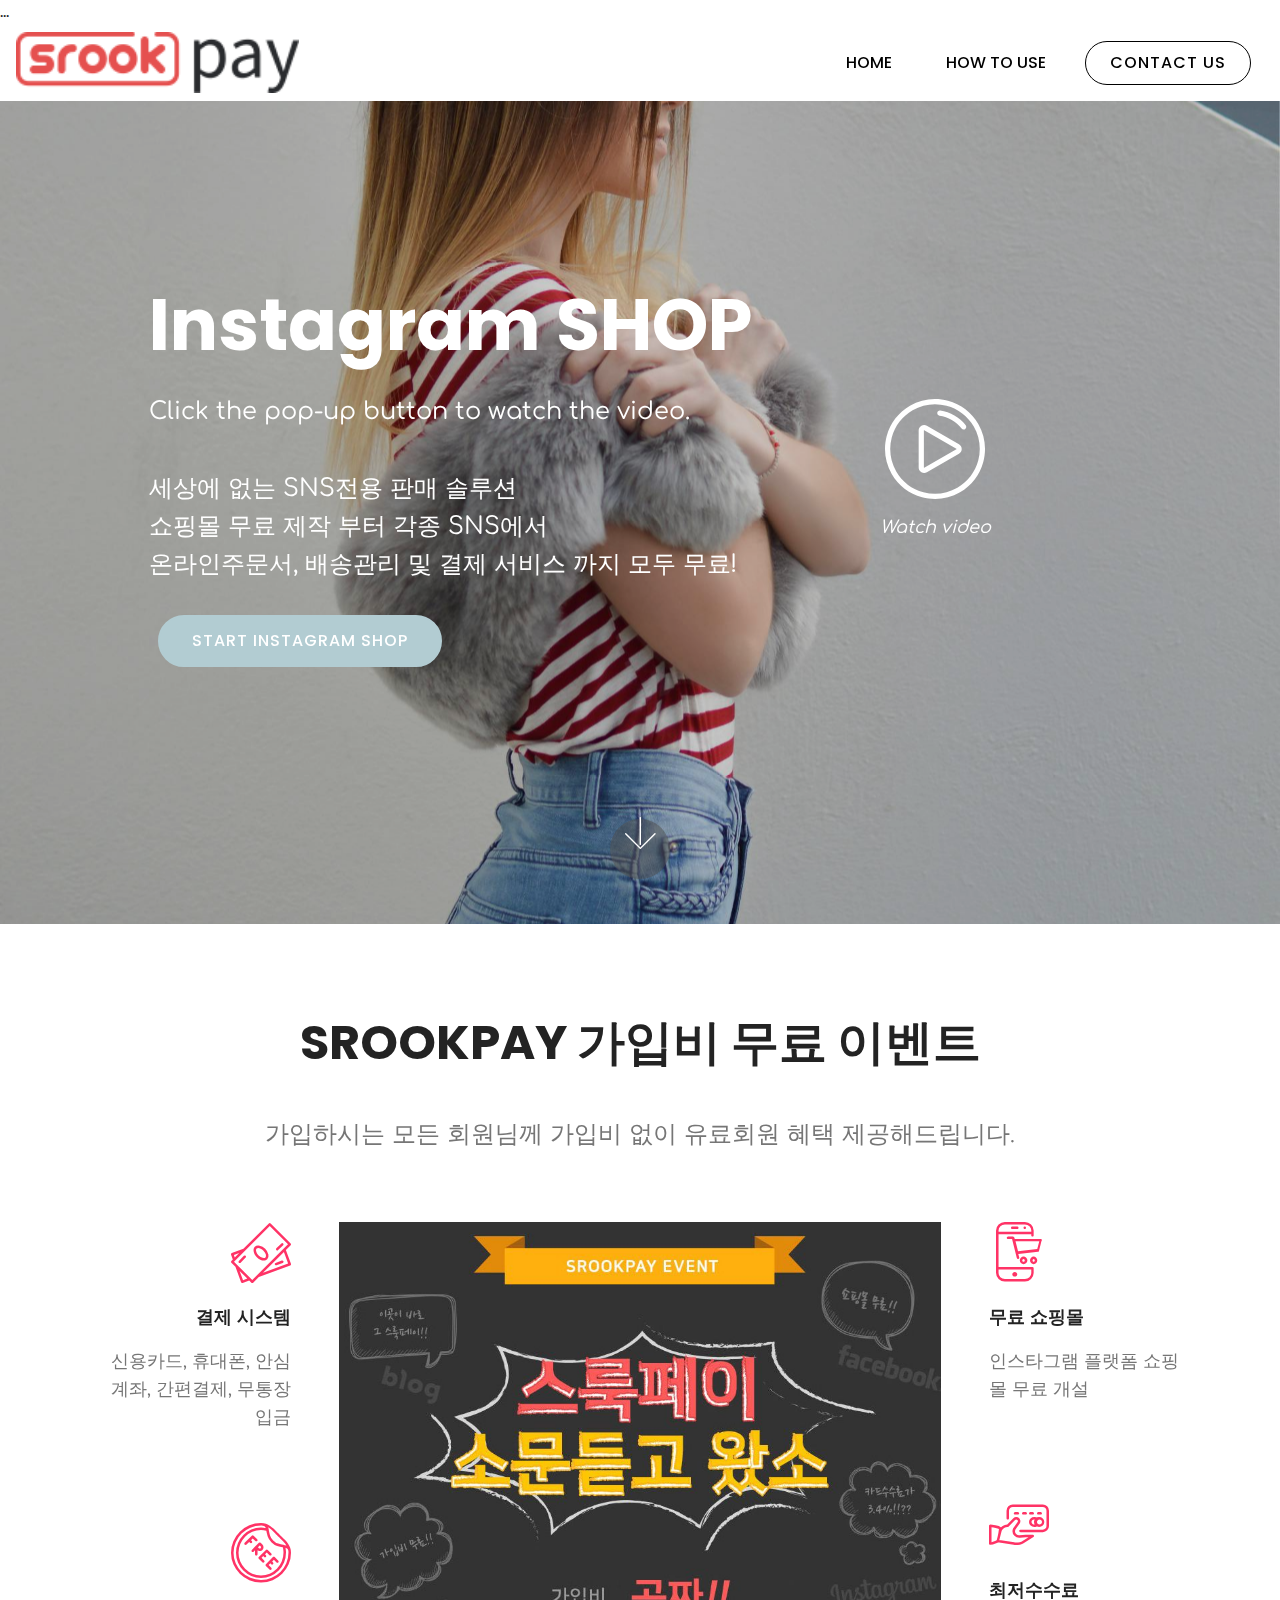
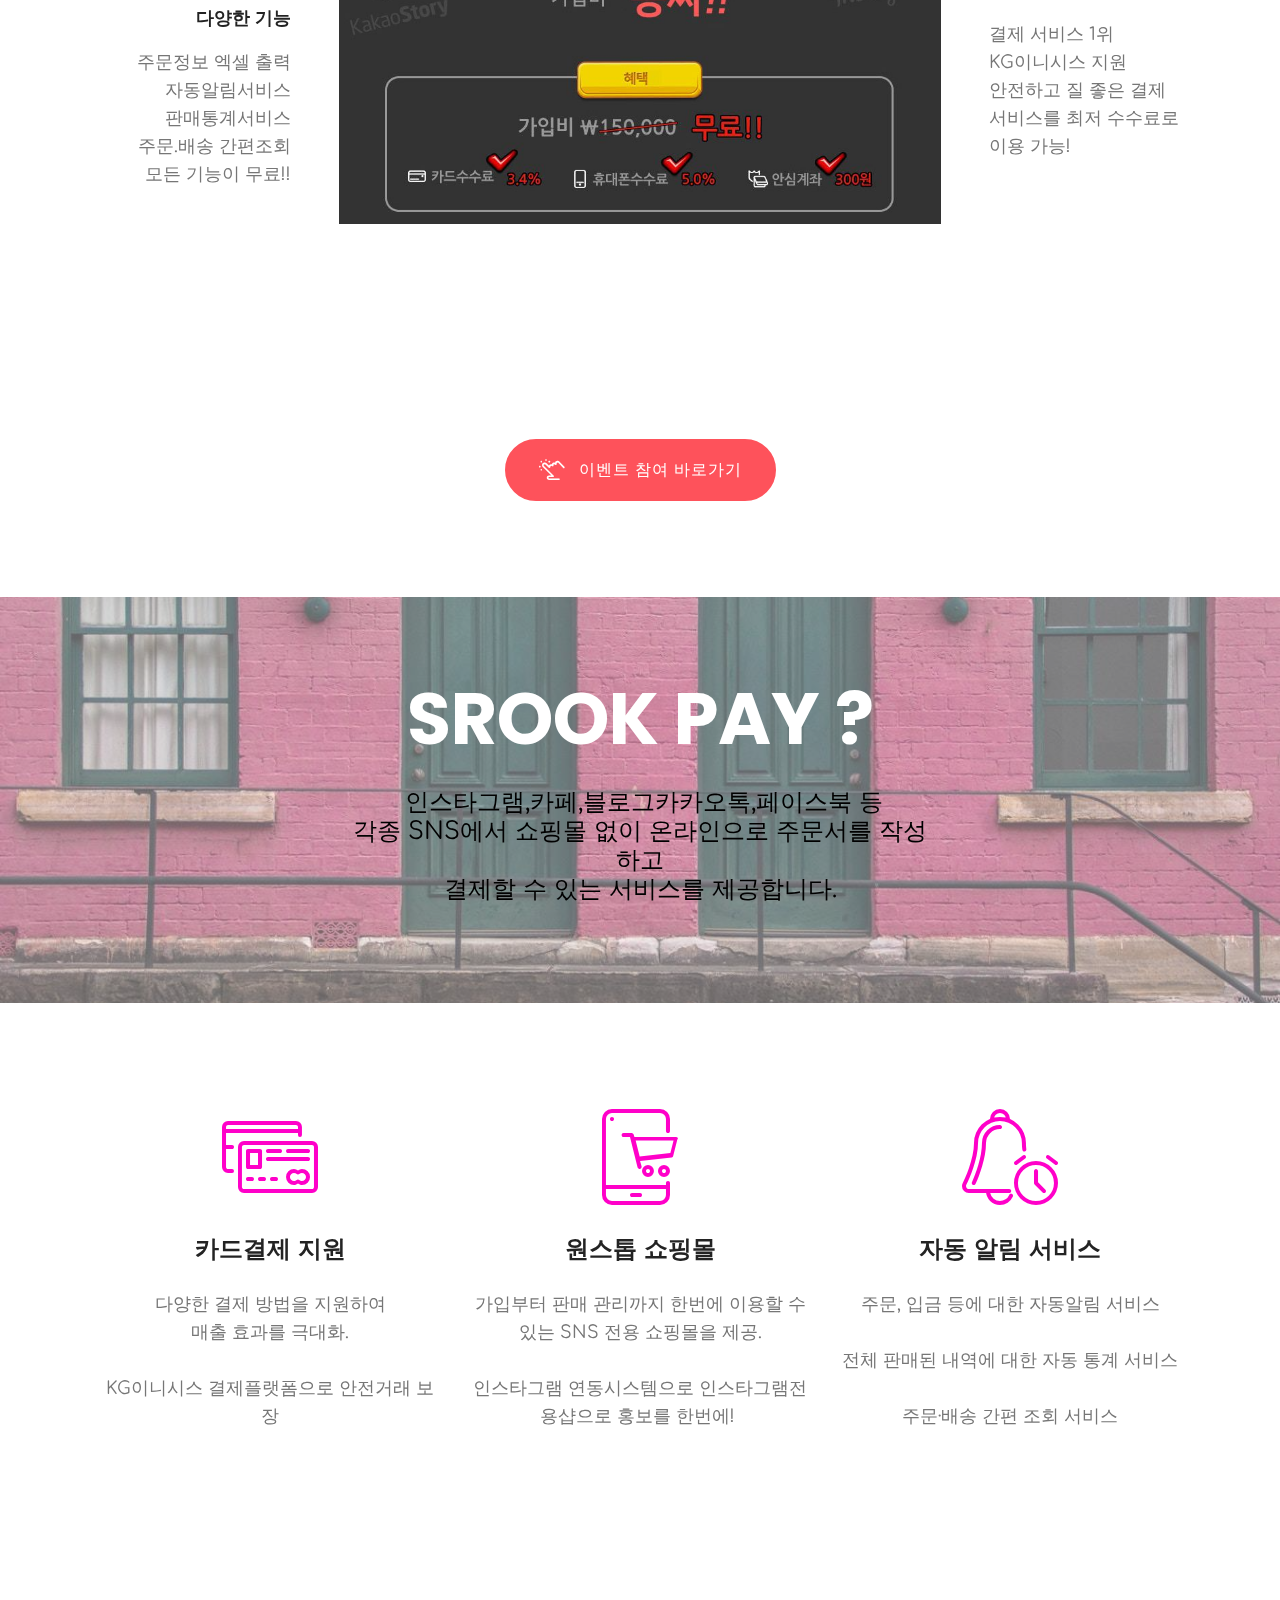
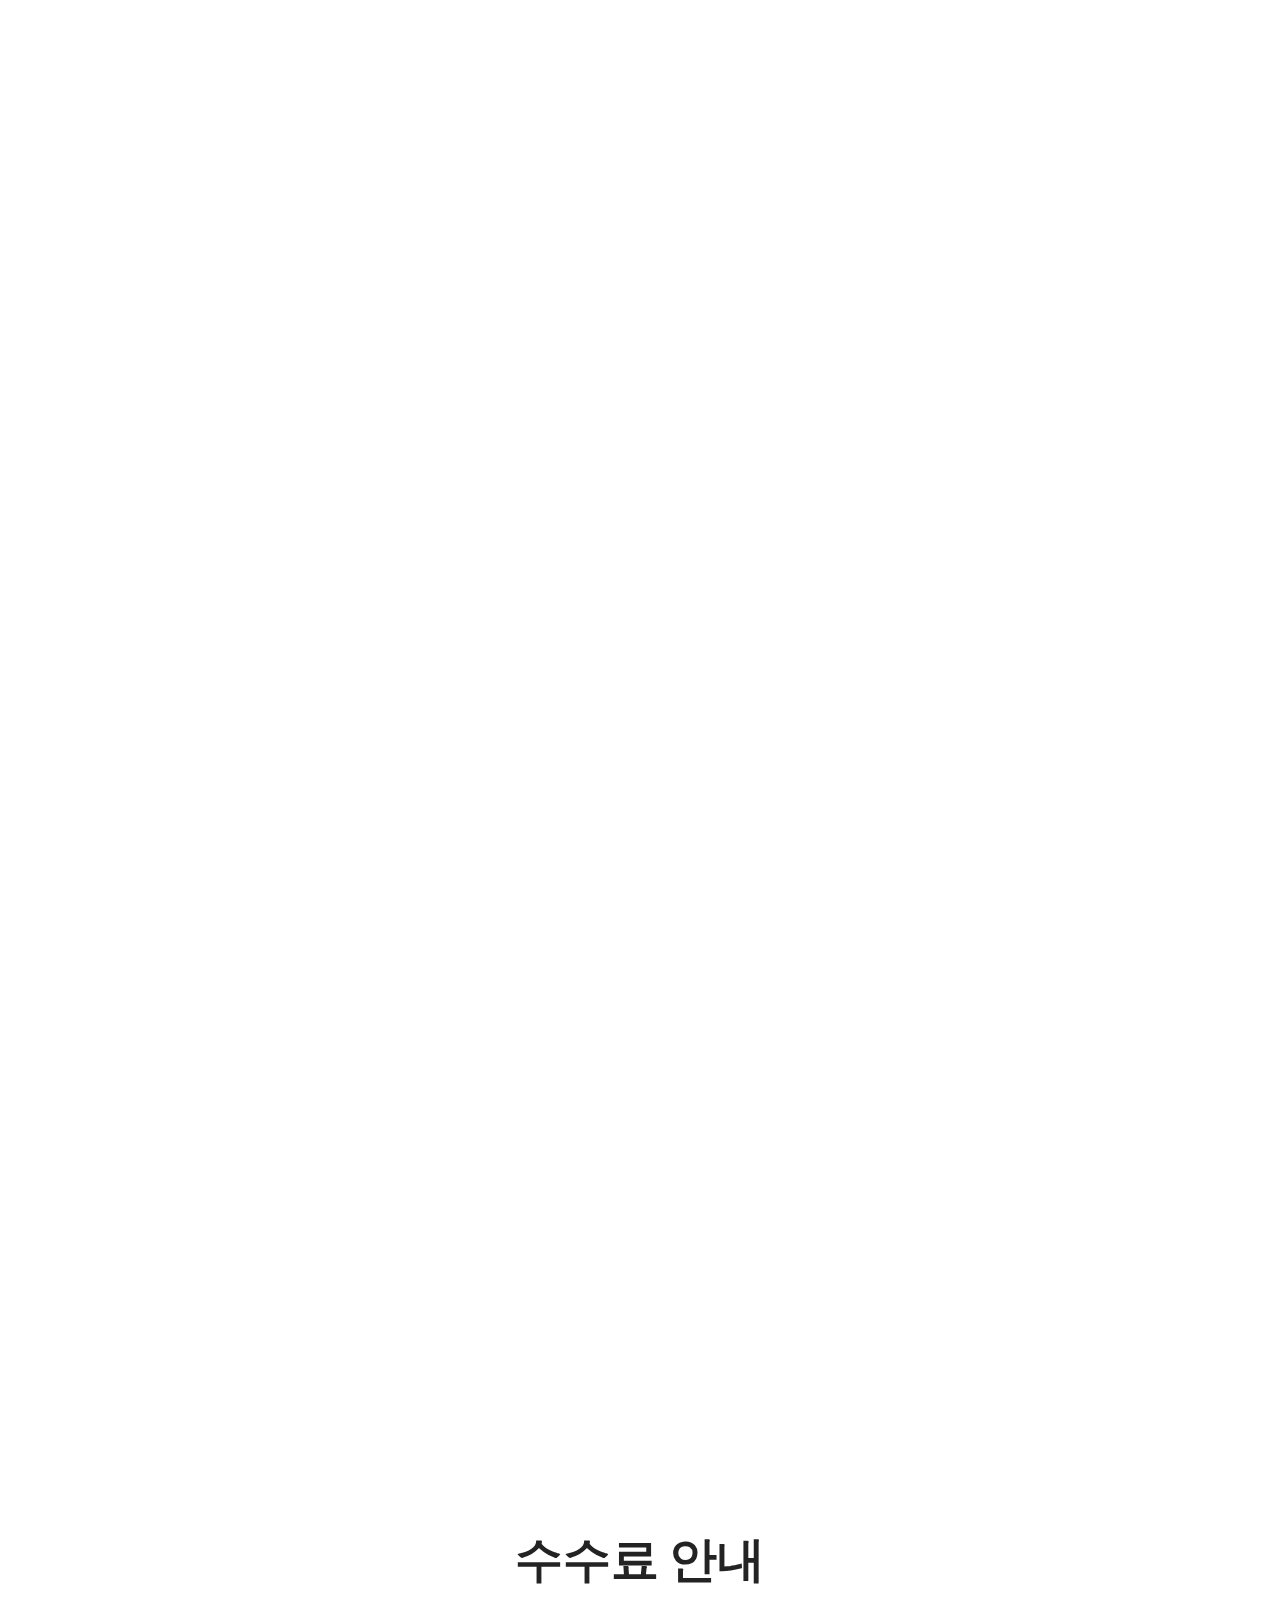
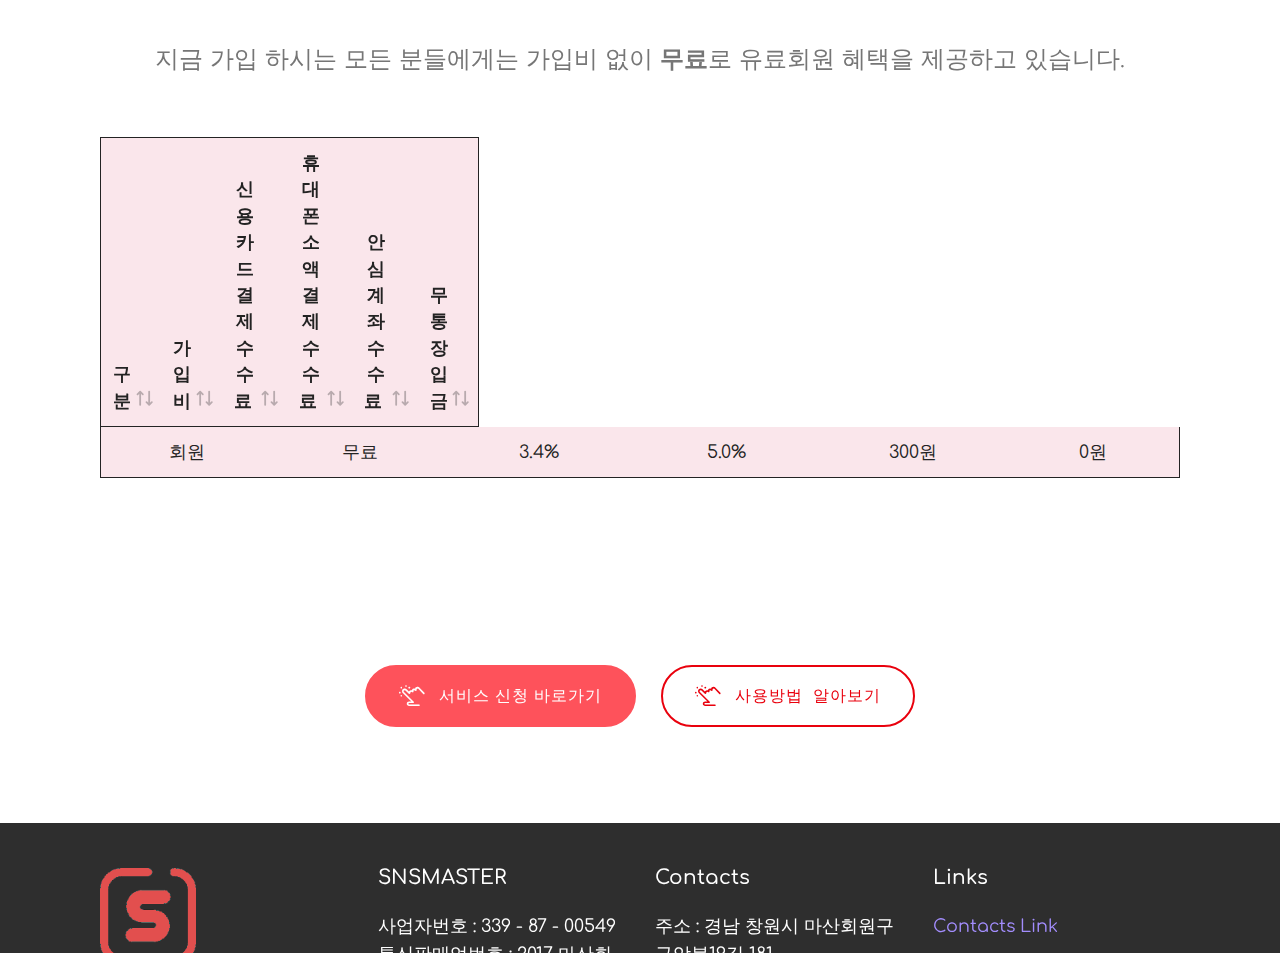
==== commit 800eda1c: "create github pages" ====
--- a/index.html
+++ b/index.html
@@ -67,7 +67,7 @@
                         HOME</a>
                 </li>
                 <li class="nav-item">
-                    <a class="nav-link link text-black display-4" href="#top">
+                    <a class="nav-link link text-black display-4" href="page1.html#header2-3">
                         HOW TO USE</a>
                 </li></ul>
             
@@ -91,12 +91,8 @@
                 
                 <div class="row  align-items-center">
                     <div class="col-md-8">
-                         <h1 class="mbr-section-title align-left py-2 mbr-bold mbr-fonts-style display-1">
-                                INTRO WITH VIDEO POPUP
-                        </h1>
-                        <p class="mbr-text align-left py-2 mbr-fonts-style display-5">클릭 몇 번만으로 쇼핑몰 사장이 되어보세요!
-<br>
-<br>세상에 없는 SNS전용 판매 솔루션
+                         <h1 class="mbr-section-title align-left py-2 mbr-bold mbr-fonts-style display-1">Instagram SHOP</h1>
+                        <p class="mbr-text align-left py-2 mbr-fonts-style display-5">Click the pop-up button to watch the video.<br><br>세상에 없는 SNS전용 판매 솔루션
 <br>쇼핑몰 무료 제작 부터 각종 SNS에서 <br>온라인주문서, 배송관리 및 결제 서비스 까지 모두 무료!&nbsp;</p>
 
                         <div class="mbr-section-btn align-left"><a class="btn btn-md btn-success display-4" href="http://srookpay.com/with/megafollow/alsdn6437" target="_blank">START INSTAGRAM SHOP<br></a></div>
@@ -334,7 +330,7 @@
     
     <figure class="mbr-figure align-center container">
         <div class="video-block" style="width: 100%;">
-            <div><iframe class="mbr-embedded-video" src="https://www.youtube.com/embed/fB-UiAKvA6c?rel=0&amp;amp;showinfo=0&amp;autoplay=0&amp;loop=1&amp;playlist=fB-UiAKvA6c" width="1280" height="720" frameborder="0" allowfullscreen></iframe></div>
+            <div><iframe class="mbr-embedded-video" src="https://www.youtube.com/embed/m8_vjIs8AB4?rel=0&amp;amp;showinfo=0&amp;autoplay=0&amp;loop=1&amp;playlist=m8_vjIs8AB4" width="1280" height="720" frameborder="0" allowfullscreen></iframe></div>
         </div>
     </figure>
 </section>
--- a/assets/mobirise/css/mbr-additional.css
+++ b/assets/mobirise/css/mbr-additional.css
@@ -1643,6 +1643,10 @@
     padding: 0 1rem;
   }
 }
+.cid-qIQhNmK4ej .mbr-text,
+.cid-qIQhNmK4ej .mbr-section-btn B {
+  color: #ffffff;
+}
 .cid-qJ31ktzlQC {
   padding-top: 90px;
   padding-bottom: 90px;
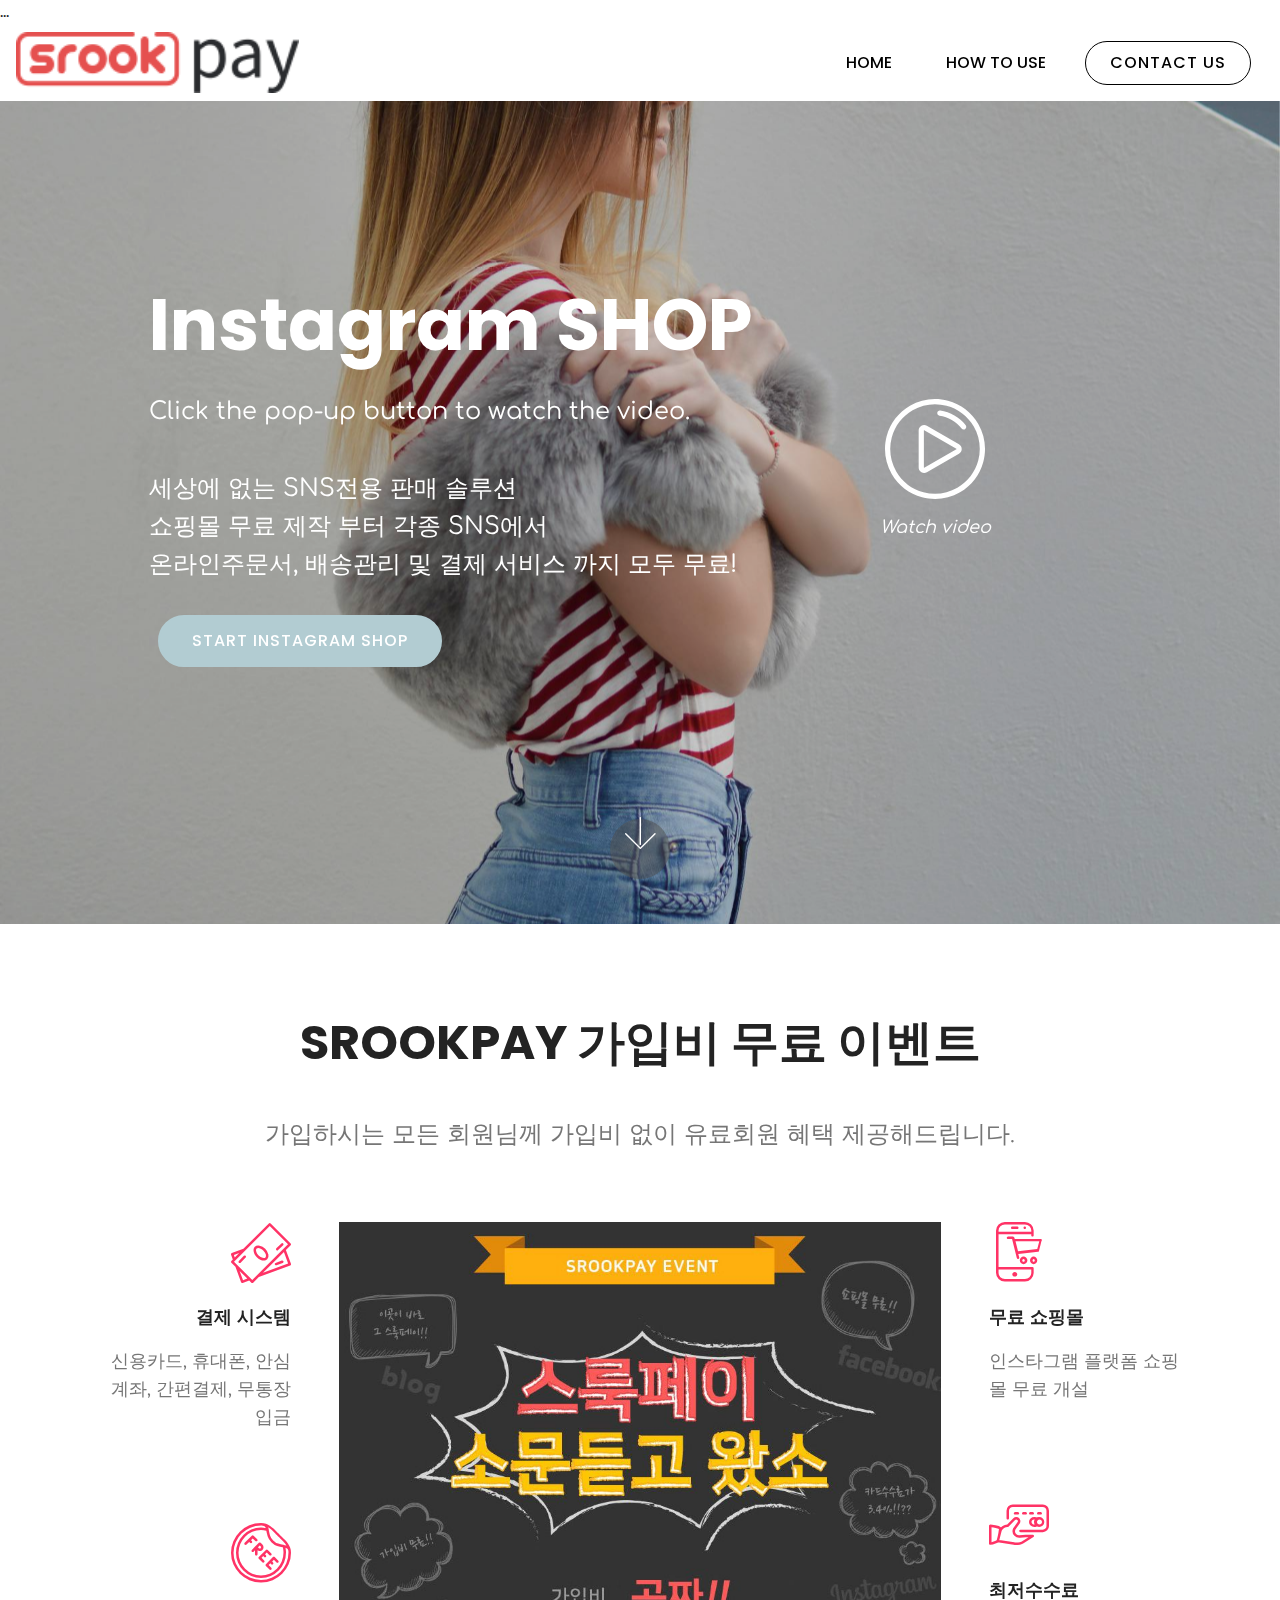
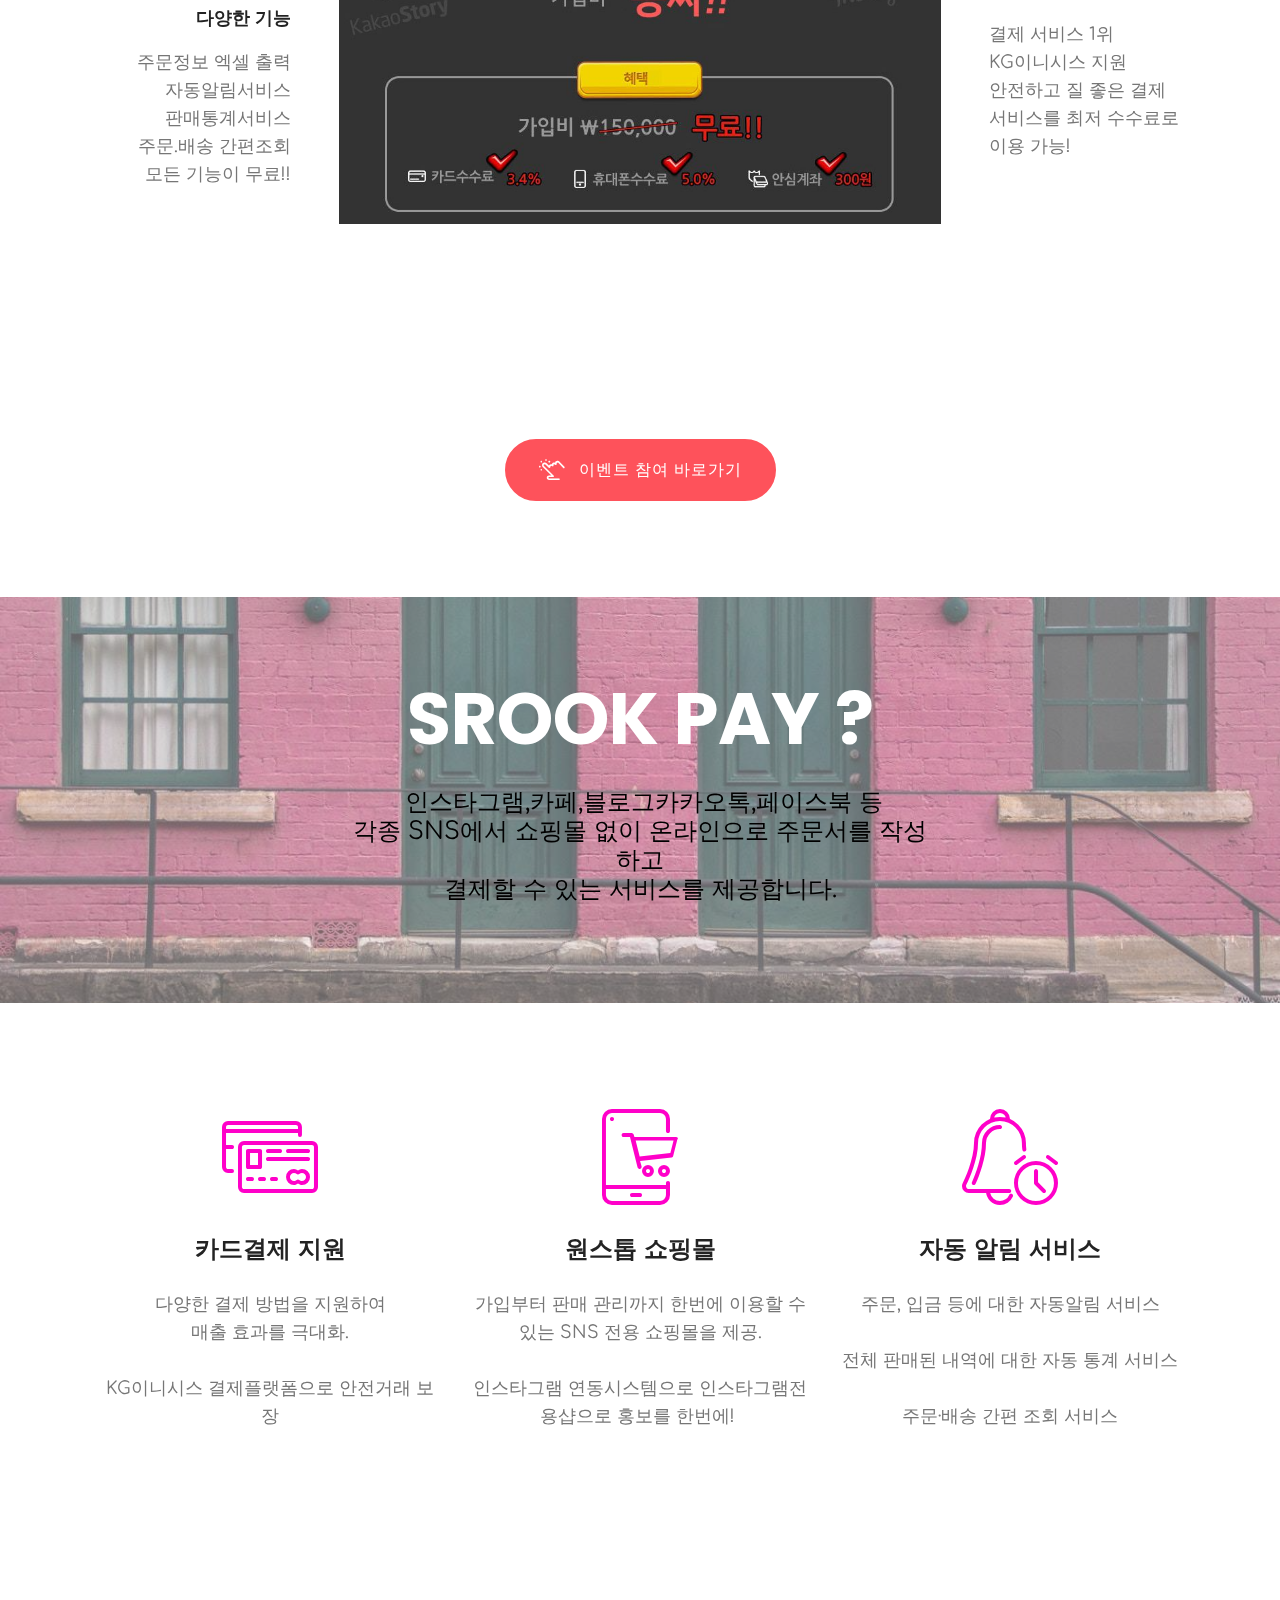
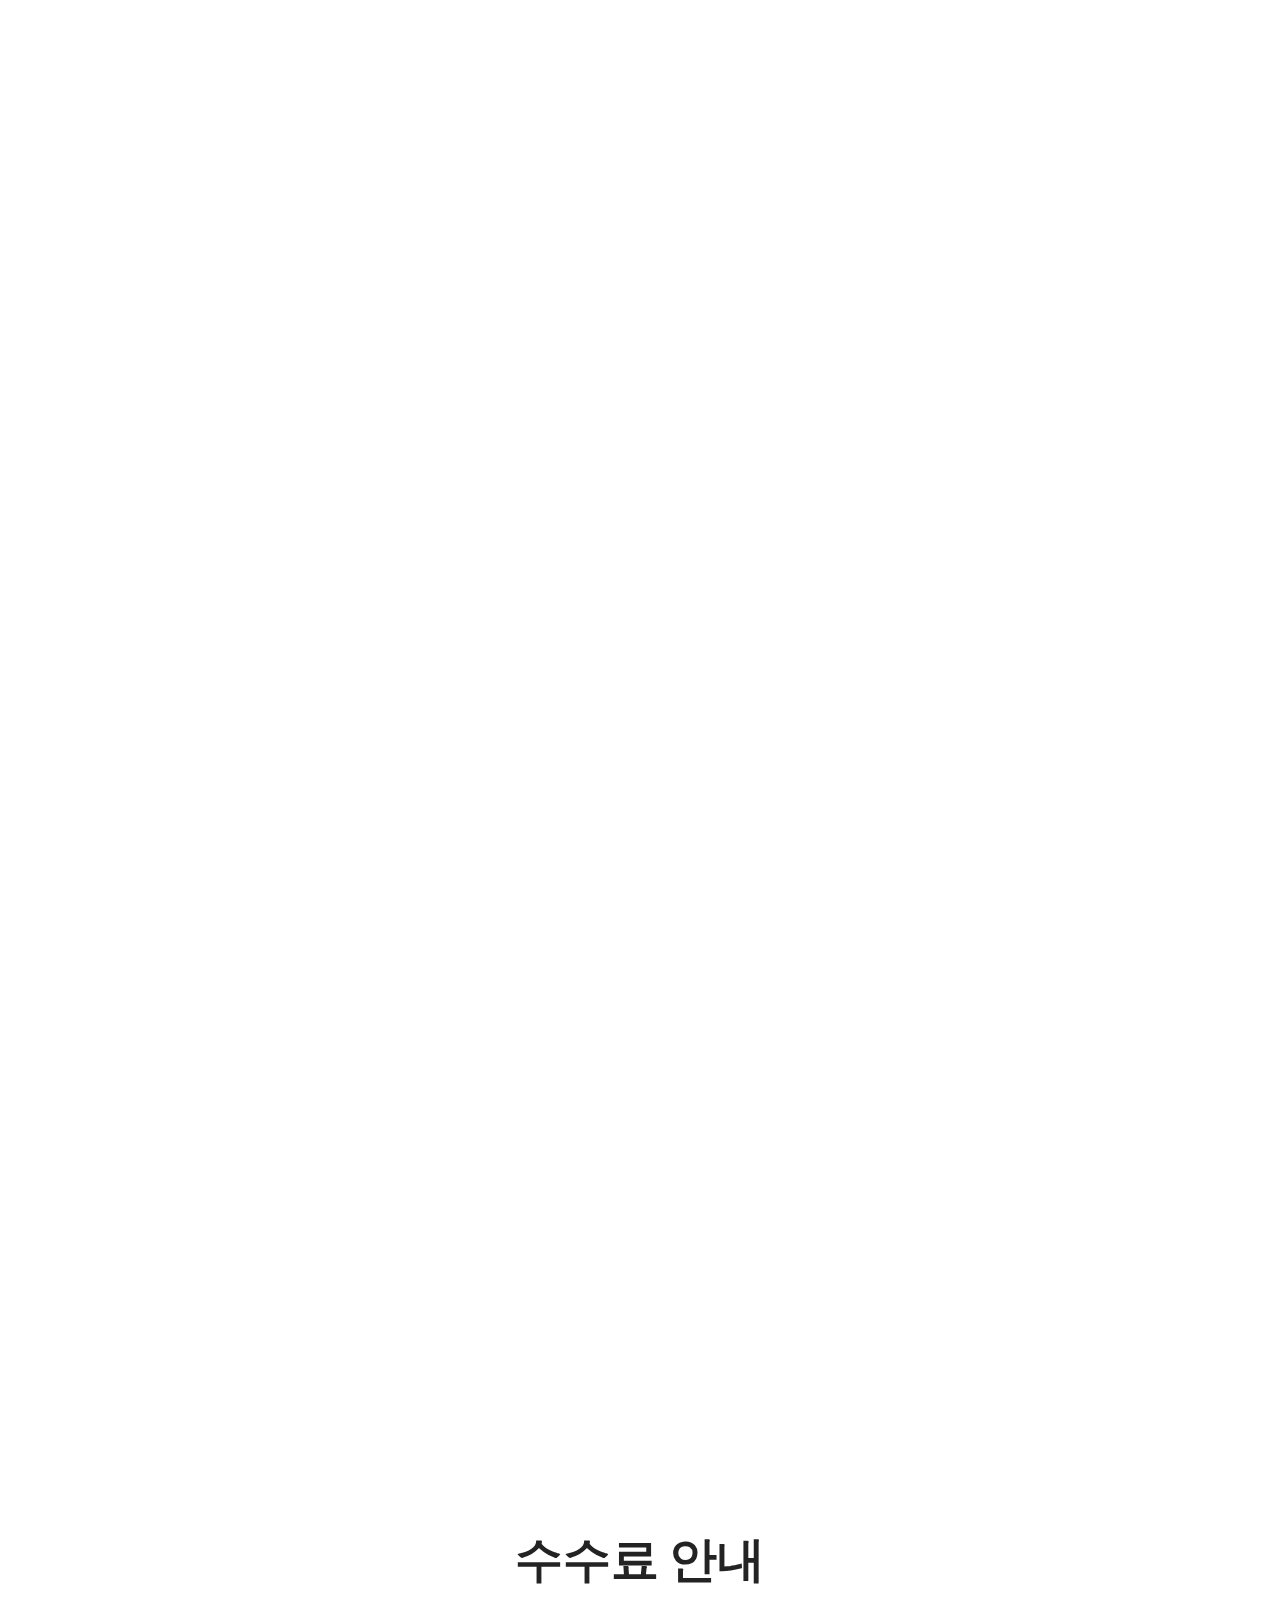
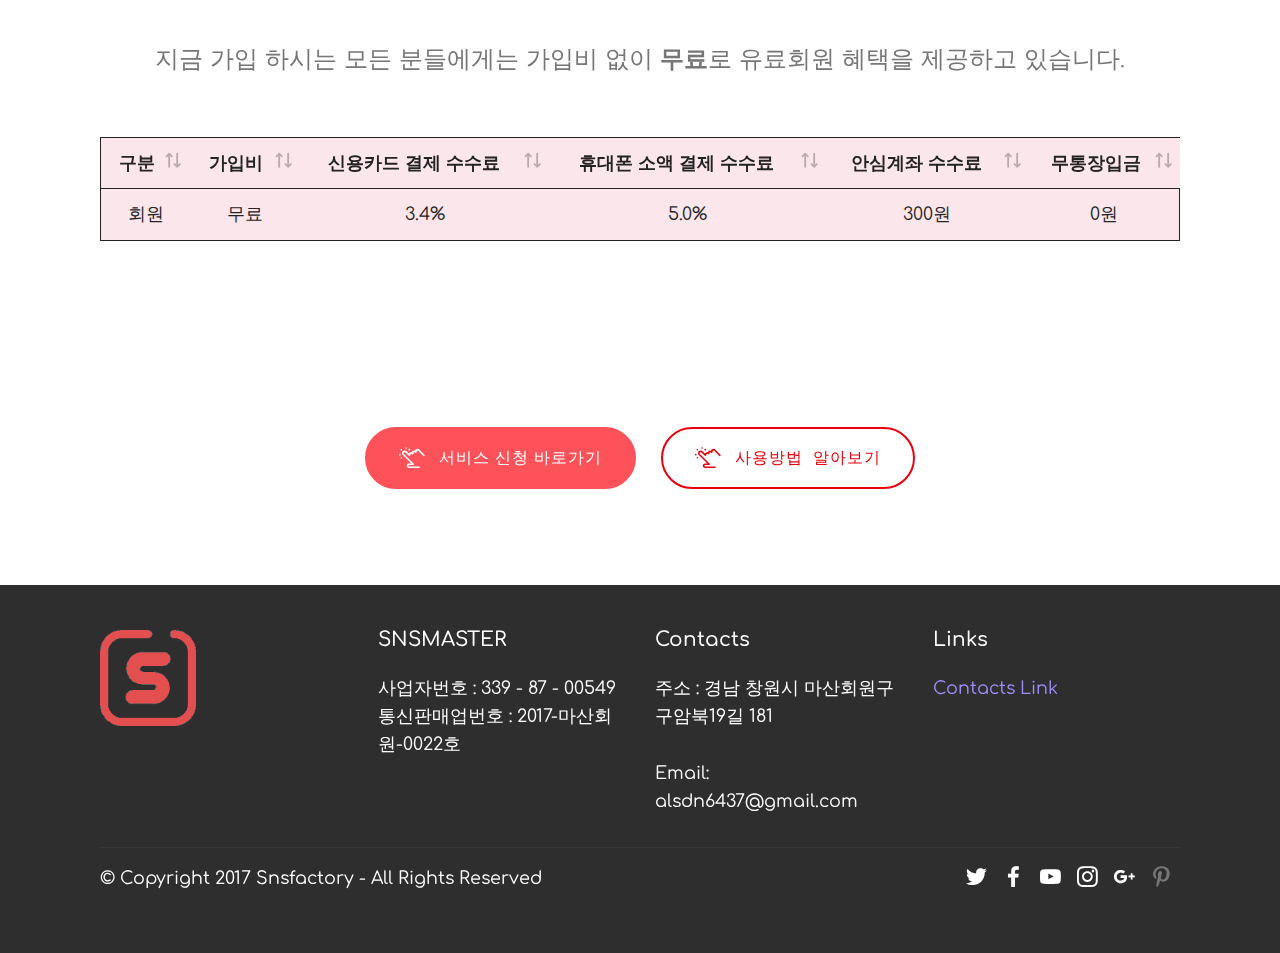
==== commit 551975e4: "create github pages" ====
--- a/index.html
+++ b/index.html
@@ -26,15 +26,13 @@
   
   <head>
     <title>SROOKPAY</title>
-    <meta property="og:url" content="http://srookpay.net/">
+    <meta property="og:url" content="https://hjy2815.github.io/srook/">
     <meta property="og:title" content="SROOKPAY">  
     <meta property="og:type" content="website">
     <meta property="og:image" content="https://i.imgur.com/ybmo3SK.png">
     <meta property="og:description" content="인스타그램쇼핑몰:SNS전용 판매 솔루션">
     <meta name="description" content="인스타그램쇼핑몰:SNS전용 판매 솔루션">
     <meta name="keywords" content="인스타그램쇼핑몰:SNS전용 판매 솔루션">
-<meta name="naver-site-verification" content="973784f3315d171ac35ee666f97de3431d49459c"/>
-<meta name="google-site-verification" content="vm6h0FSQ4nbxBgBGkjVSM0sRW1UxDTnjAtxAuEESHl8" />
     ... 
 </head>
 </head>
